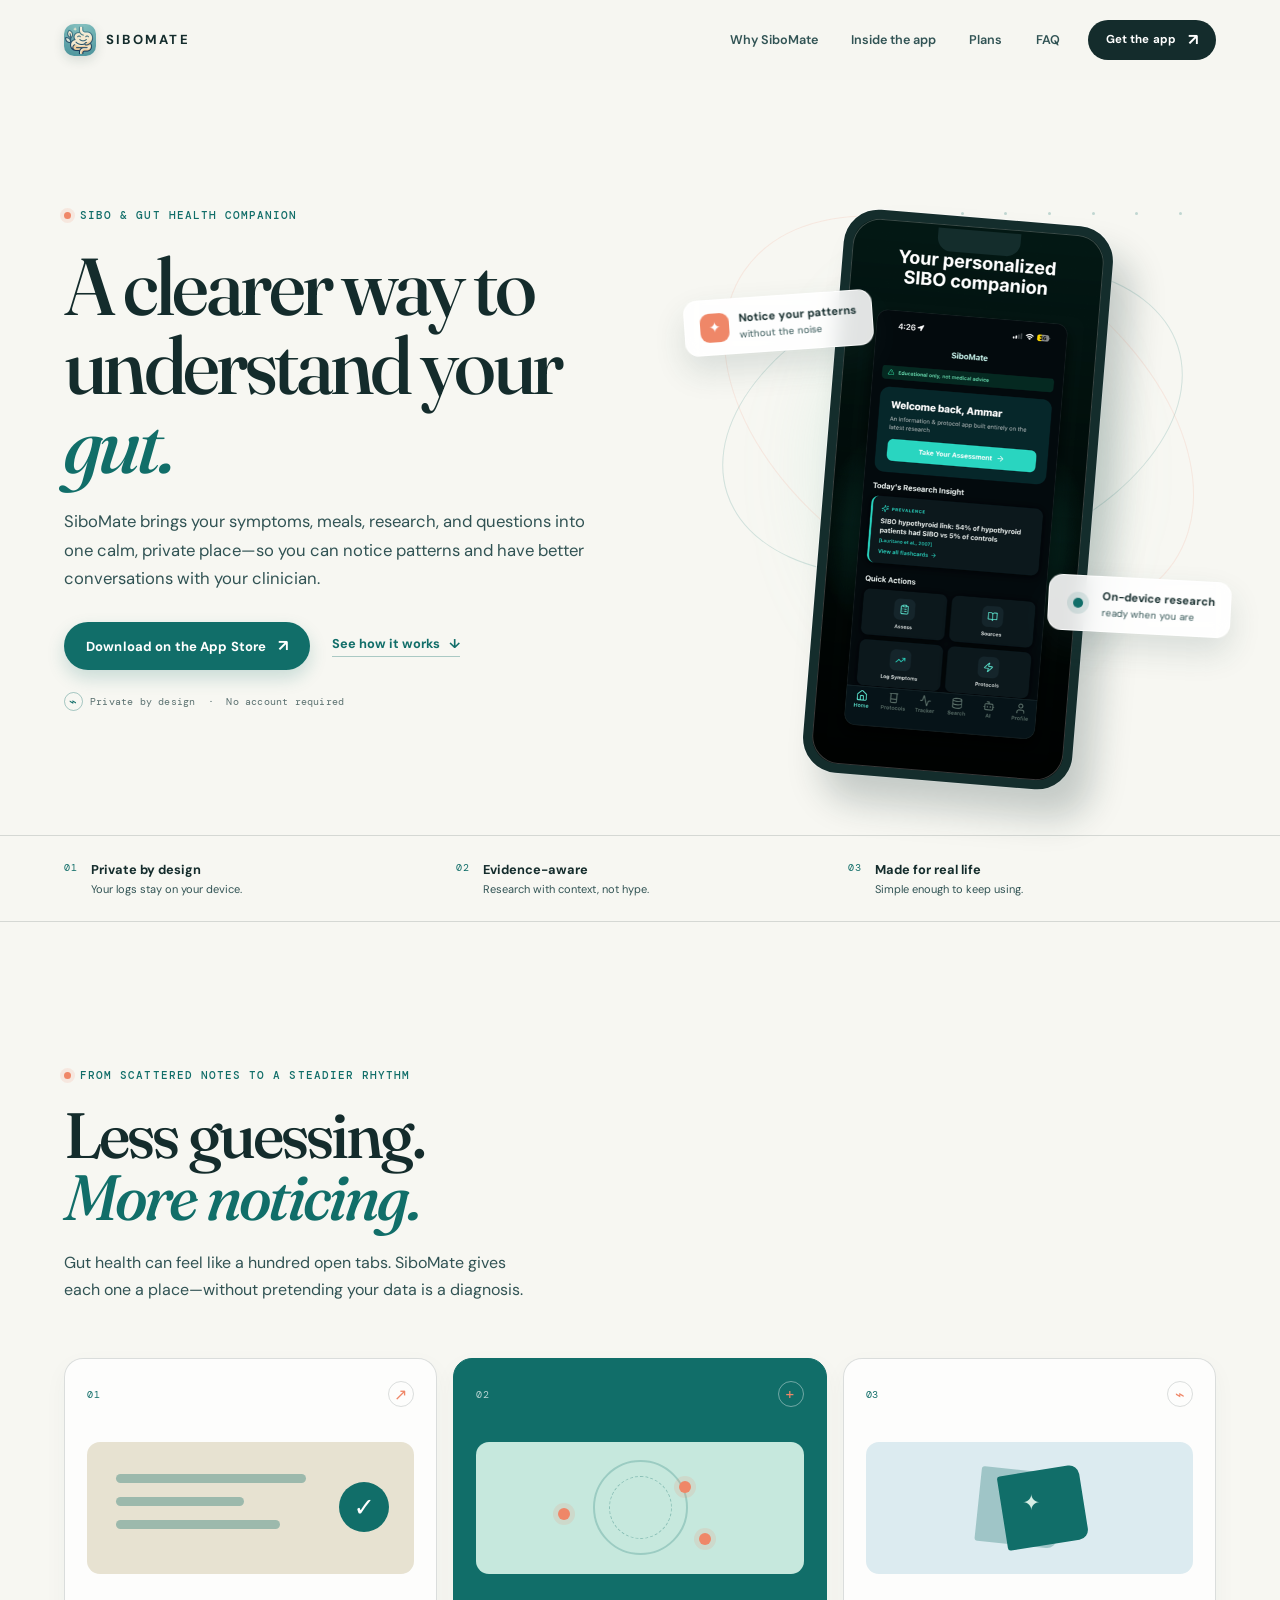
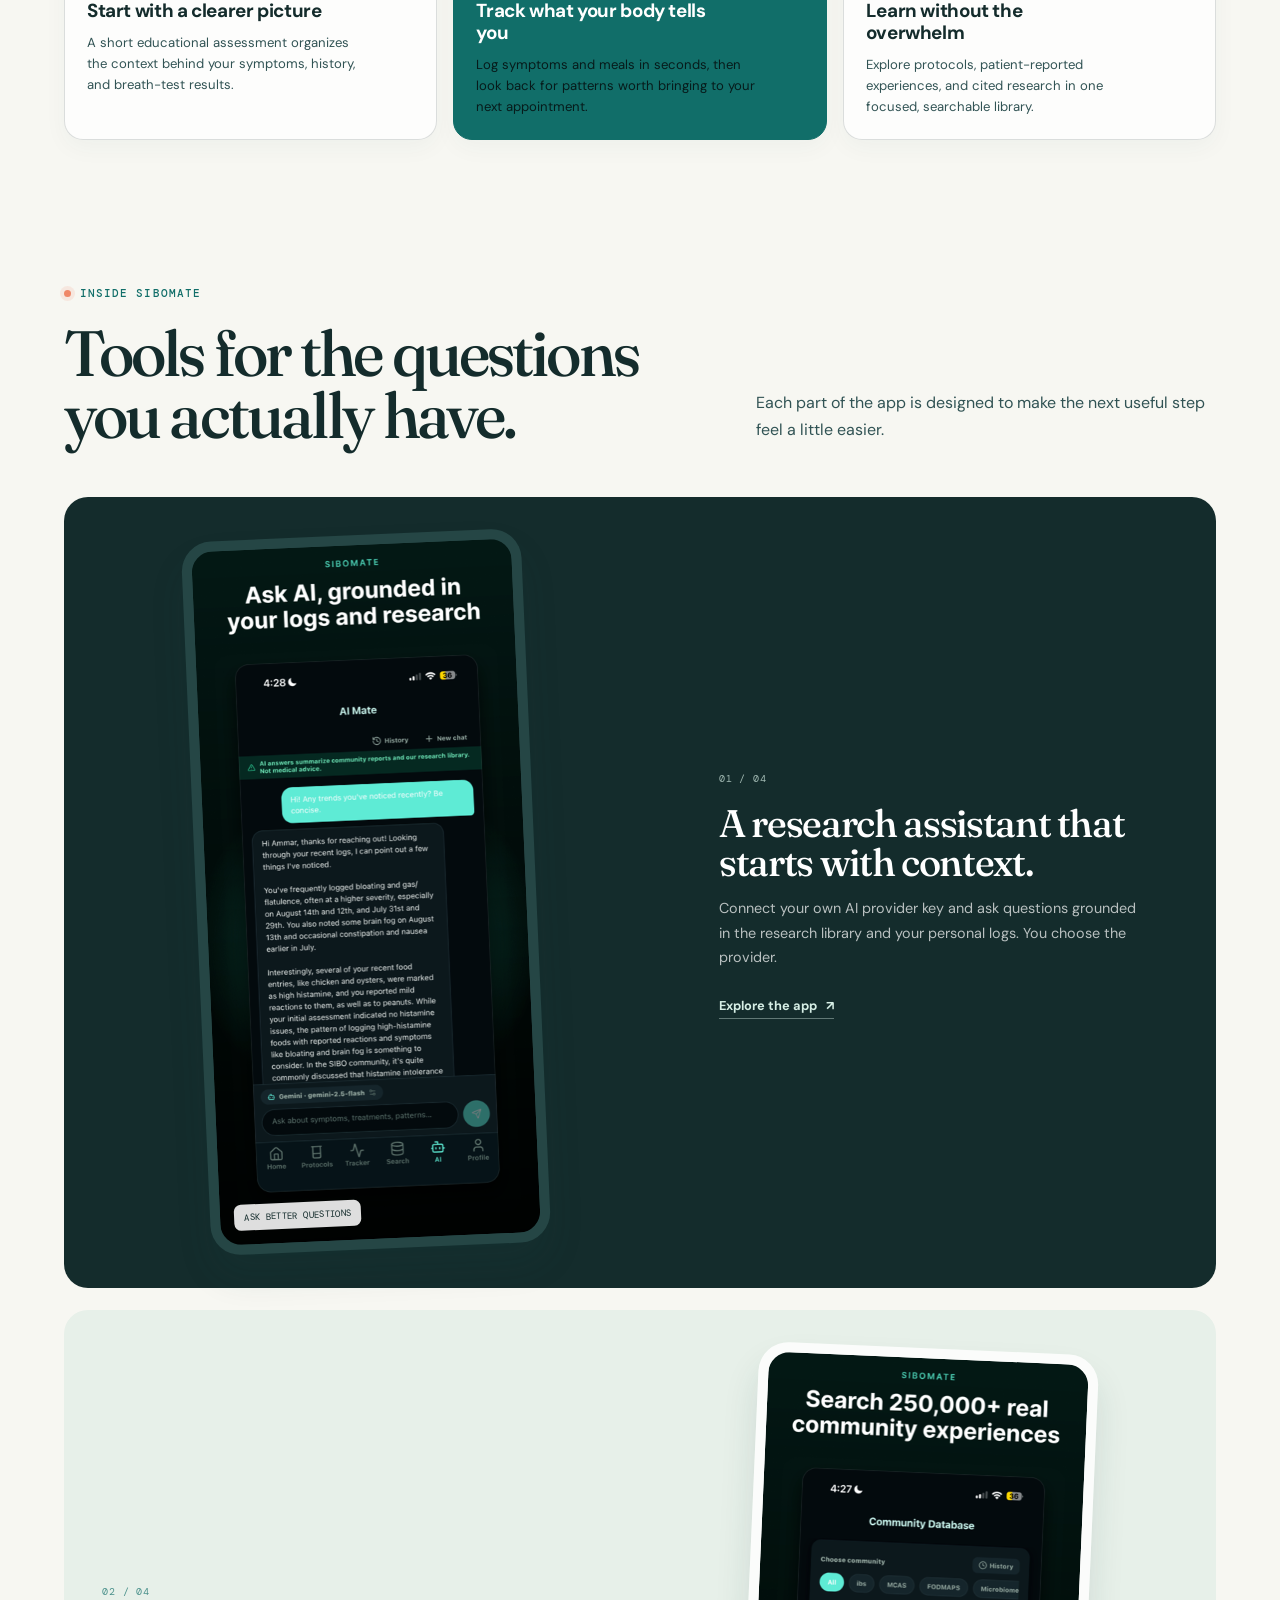
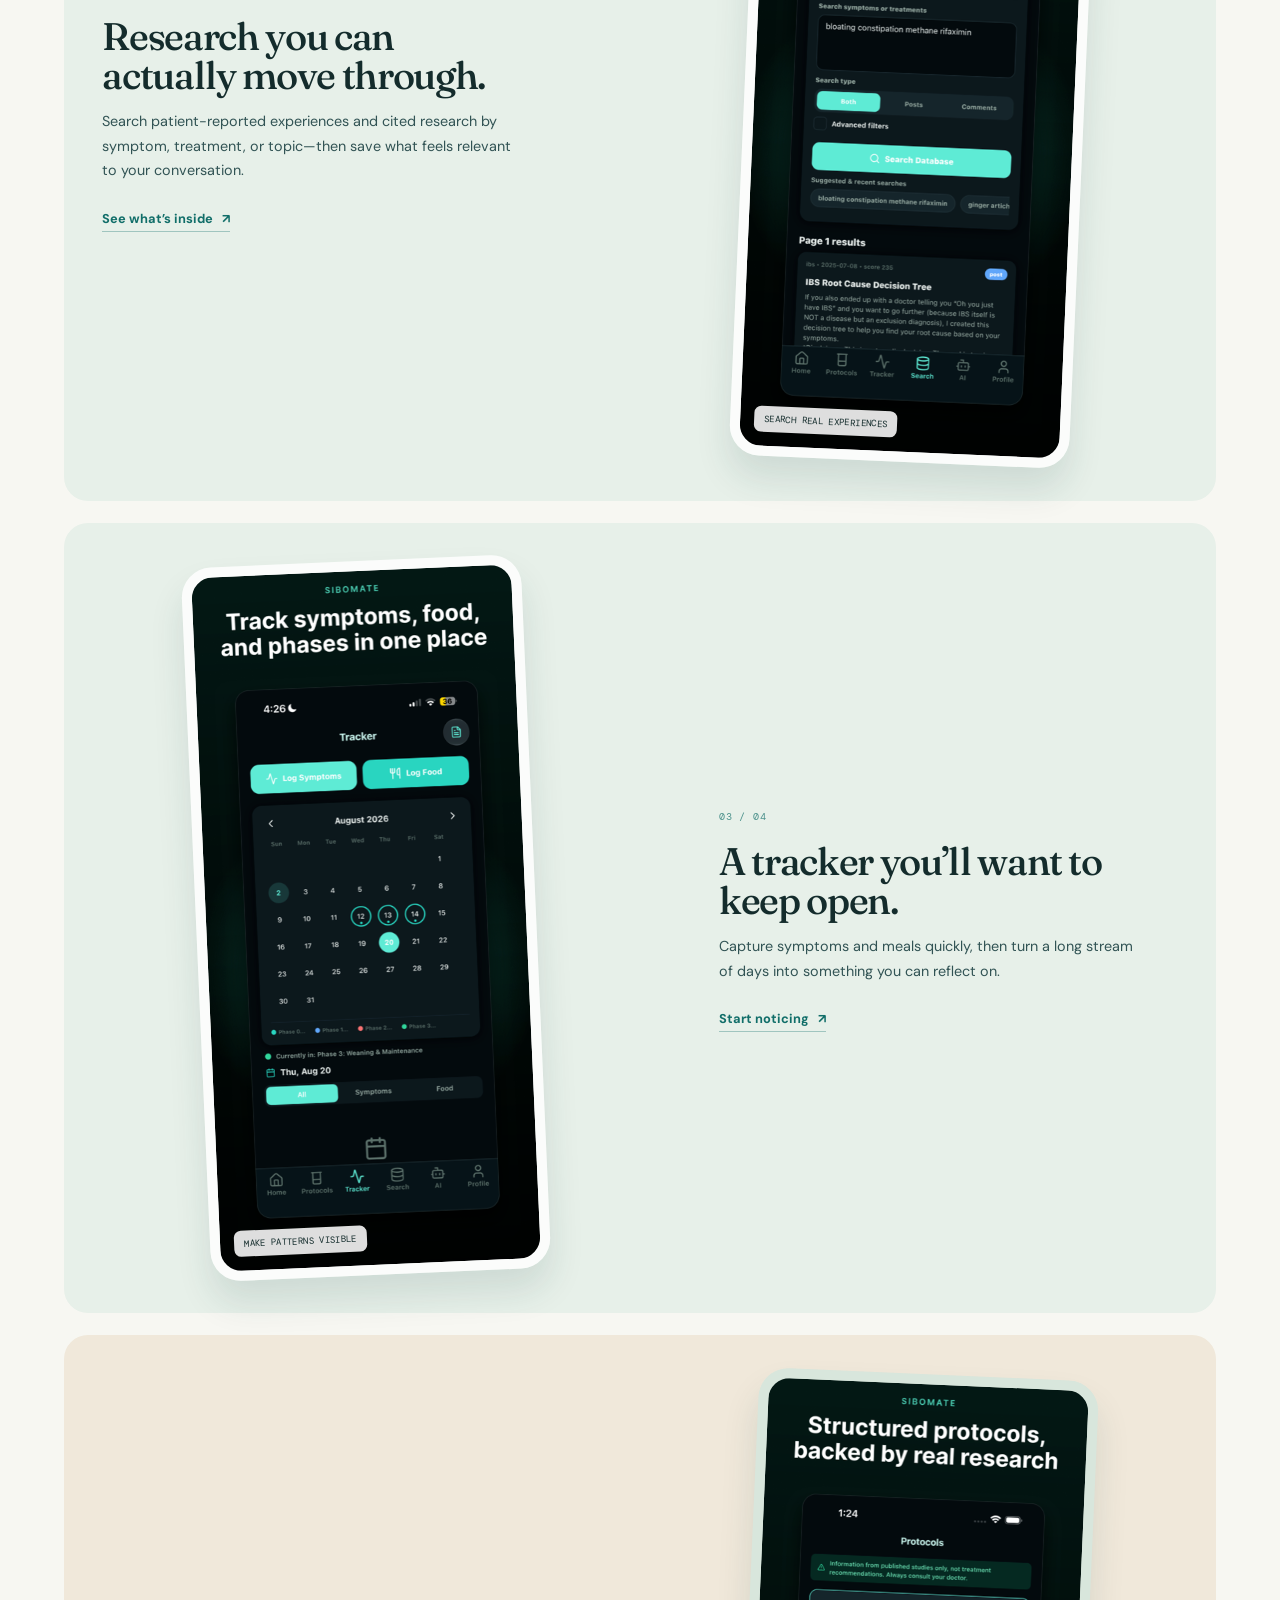
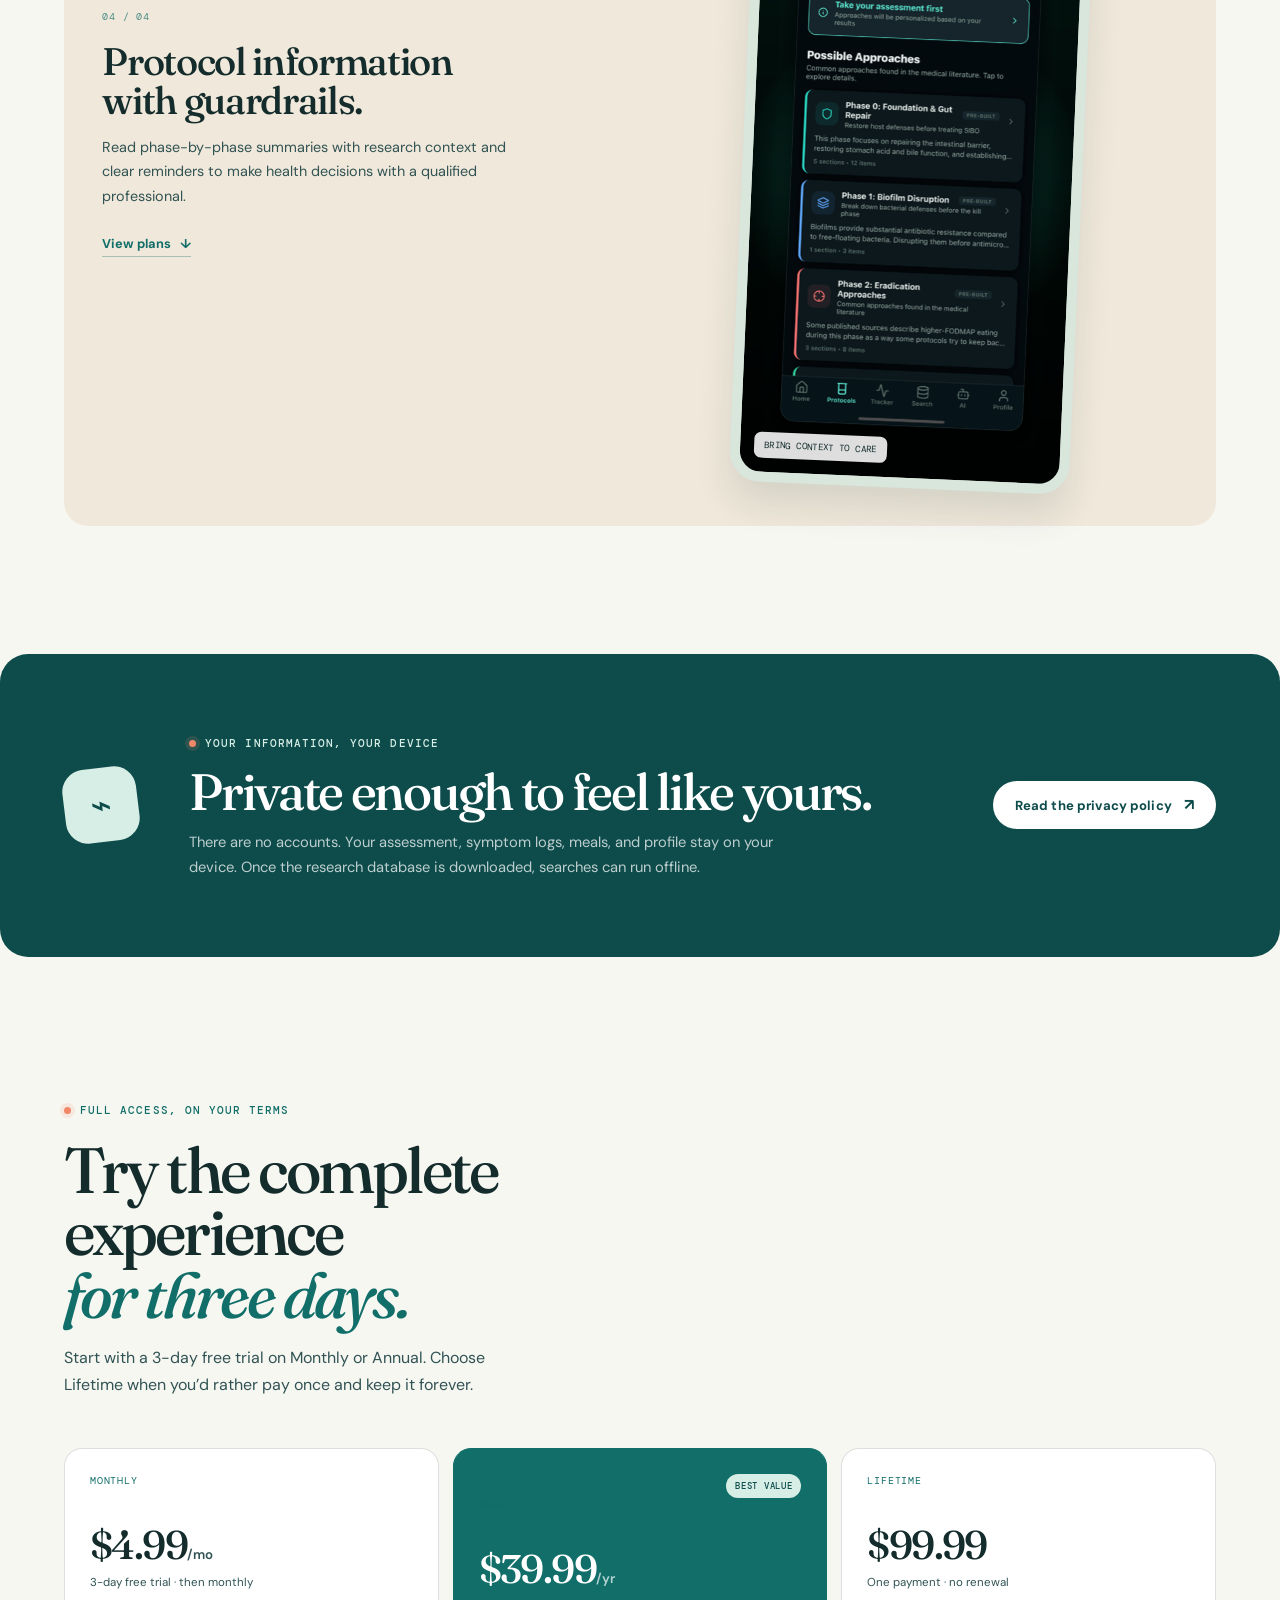
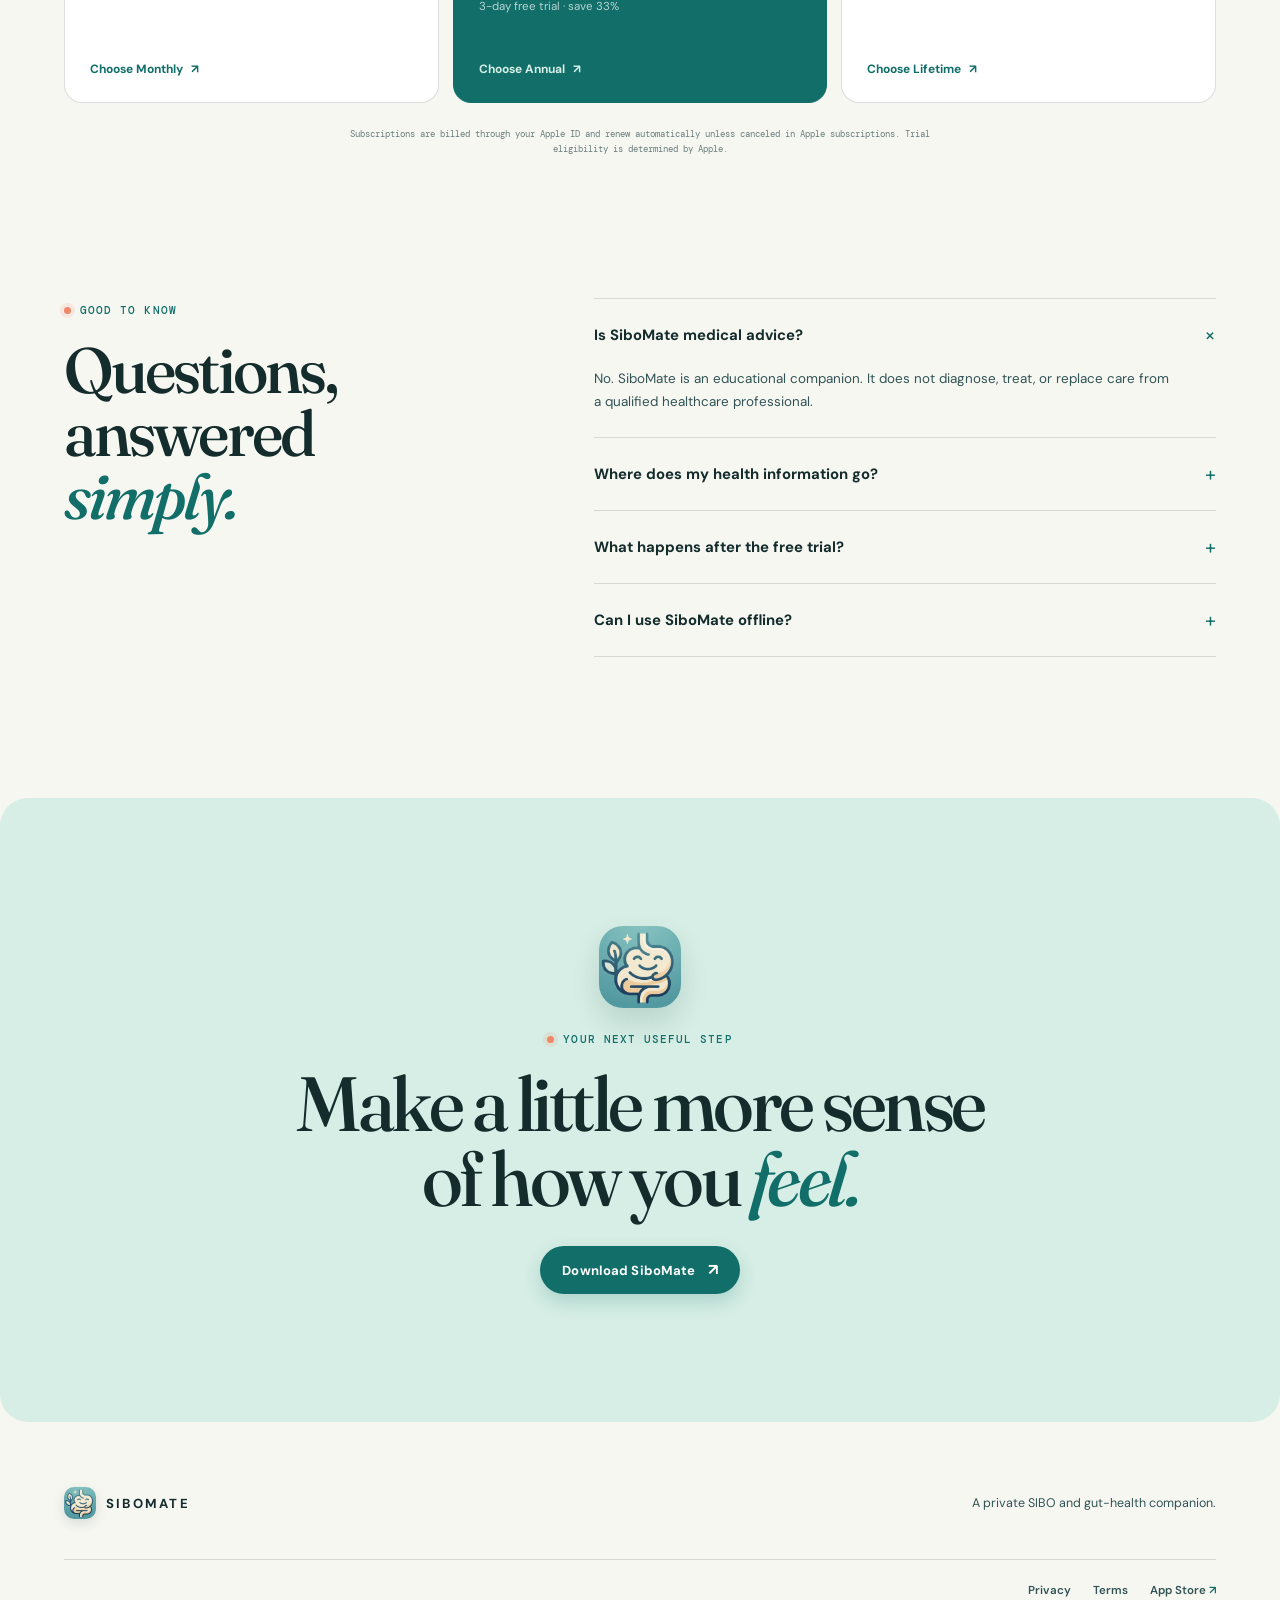
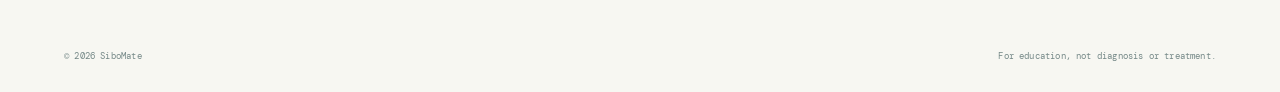
==== index.html @ 75bb169d "Refresh contrast stylesheet cache" ====
<!doctype html>
<html lang="en">
  <head>
    <meta charset="UTF-8" />
    <meta name="viewport" content="width=device-width, initial-scale=1" />
    <meta name="theme-color" content="#f7f7f2" />
    <meta name="description" content="SiboMate is a private SIBO and gut-health companion for understanding symptoms, meals, research, and next steps." />
    <meta property="og:title" content="SiboMate · A clearer way to understand your gut" />
    <meta property="og:description" content="A private SIBO companion for assessment, symptom tracking, research, and calmer conversations with your clinician." />
    <meta property="og:type" content="website" />
    <meta property="og:image" content="icon.png" />
    <title>SiboMate · A clearer way to understand your gut</title>
    <link rel="icon" href="icon.png" />
    <link rel="apple-touch-icon" href="icon.png" />
    <link rel="preconnect" href="https://fonts.googleapis.com" />
    <link rel="preconnect" href="https://fonts.gstatic.com" crossorigin />
    <link href="https://fonts.googleapis.com/css2?family=DM+Mono:wght@400;500&family=DM+Sans:wght@400;500;600;700&family=Fraunces:opsz,wght@9..144,500;9..144,600&display=swap" rel="stylesheet" />
    <link rel="stylesheet" href="styles.css?v=3" />
  </head>
  <body>
    <div class="site-shell">
      <header class="site-header" data-header>
        <a class="brand" href="#top" aria-label="SiboMate home">
          <img class="brand-mark" src="icon.png" alt="" width="32" height="32" />
          <span class="brand-name">SiboMate</span>
        </a>
        <nav class="desktop-nav" aria-label="Primary navigation">
          <a href="#why">Why SiboMate</a>
          <a href="#features">Inside the app</a>
          <a href="#plans">Plans</a>
          <a href="#faq">FAQ</a>
        </nav>
        <a class="button button-small button-dark header-cta" href="https://apps.apple.com/us/app/sibomate/id6792794417" target="_blank" rel="noreferrer">Get the app <span>↗</span></a>
        <button class="menu-toggle" type="button" aria-expanded="false" aria-controls="mobile-nav" data-menu-toggle><span></span><span></span><span></span><span class="sr-only">Open navigation</span></button>
        <nav class="mobile-nav" id="mobile-nav" aria-label="Mobile navigation" data-mobile-nav>
          <a href="#why">Why SiboMate</a>
          <a href="#features">Inside the app</a>
          <a href="#plans">Plans</a>
          <a href="#faq">FAQ</a>
          <a class="button button-dark" href="https://apps.apple.com/us/app/sibomate/id6792794417" target="_blank" rel="noreferrer">Get the app <span>↗</span></a>
        </nav>
      </header>

      <main id="top">
        <section class="hero section-pad">
          <div class="hero-copy reveal">
            <div class="eyebrow"><span class="eyebrow-dot"></span> SIBO &amp; gut health companion</div>
            <h1>A clearer way to understand your <em>gut.</em></h1>
            <p class="hero-lede">SiboMate brings your symptoms, meals, research, and questions into one calm, private place—so you can notice patterns and have better conversations with your clinician.</p>
            <div class="hero-actions">
              <a class="button button-primary" href="https://apps.apple.com/us/app/sibomate/id6792794417" target="_blank" rel="noreferrer">Download on the App Store <span>↗</span></a>
              <a class="text-link" href="#why">See how it works <span>↓</span></a>
            </div>
            <div class="hero-note"><span class="lock-icon">⌁</span> Private by design&nbsp; · &nbsp;No account required</div>
          </div>
          <div class="hero-visual reveal reveal-delay">
            <div class="visual-grid" aria-hidden="true"><span></span><span></span><span></span><span></span><span></span><span></span></div>
            <div class="hero-orbit hero-orbit-one"></div>
            <div class="hero-orbit hero-orbit-two"></div>
            <div class="phone-wrap">
              <div class="phone-glow"></div>
              <div class="phone-frame">
                <div class="phone-notch"></div>
                <img src="1_Home.png" alt="SiboMate home screen showing a personalized gut-health overview" />
              </div>
            </div>
            <div class="floating-card floating-card-top"><span class="floating-icon">✦</span><div><strong>Notice your patterns</strong><small>without the noise</small></div></div>
            <div class="floating-card floating-card-bottom"><span class="pulse-dot"></span><div><strong>On-device research</strong><small>ready when you are</small></div></div>
          </div>
        </section>

        <section class="trust-strip section-pad" aria-label="SiboMate principles">
          <div class="trust-item"><span class="trust-number">01</span><div><strong>Private by design</strong><small>Your logs stay on your device.</small></div></div>
          <div class="trust-item"><span class="trust-number">02</span><div><strong>Evidence-aware</strong><small>Research with context, not hype.</small></div></div>
          <div class="trust-item"><span class="trust-number">03</span><div><strong>Made for real life</strong><small>Simple enough to keep using.</small></div></div>
        </section>

        <section class="story section-pad" id="why">
          <div class="section-intro reveal">
            <div class="eyebrow"><span class="eyebrow-dot"></span> From scattered notes to a steadier rhythm</div>
            <h2>Less guessing.<br /><em>More noticing.</em></h2>
            <p>Gut health can feel like a hundred open tabs. SiboMate gives each one a place—without pretending your data is a diagnosis.</p>
          </div>
          <div class="steps-grid">
            <article class="step-card reveal">
              <div class="step-top"><span>01</span><span class="step-symbol">↗</span></div>
              <div class="step-illustration step-illustration-assess"><span class="line line-a"></span><span class="line line-b"></span><span class="line line-c"></span><span class="check">✓</span></div>
              <h3>Start with a clearer picture</h3>
              <p>A short educational assessment organizes the context behind your symptoms, history, and breath-test results.</p>
            </article>
            <article class="step-card step-card-highlight reveal reveal-delay-short">
              <div class="step-top"><span>02</span><span class="step-symbol">+</span></div>
              <div class="step-illustration step-illustration-track"><span class="track-ring"></span><span class="track-dot dot-one"></span><span class="track-dot dot-two"></span><span class="track-dot dot-three"></span></div>
              <h3>Track what your body tells you</h3>
              <p>Log symptoms and meals in seconds, then look back for patterns worth bringing to your next appointment.</p>
            </article>
            <article class="step-card reveal reveal-delay">
              <div class="step-top"><span>03</span><span class="step-symbol">⌁</span></div>
              <div class="step-illustration step-illustration-learn"><span class="book book-back"></span><span class="book book-front"></span><span class="book-star">✦</span></div>
              <h3>Learn without the overwhelm</h3>
              <p>Explore protocols, patient-reported experiences, and cited research in one focused, searchable library.</p>
            </article>
          </div>
        </section>

        <section class="features section-pad" id="features">
          <div class="feature-heading reveal">
            <div><div class="eyebrow"><span class="eyebrow-dot"></span> Inside SiboMate</div><h2>Tools for the questions<br />you actually have.</h2></div>
            <p>Each part of the app is designed to make the next useful step feel a little easier.</p>
          </div>
          <div class="feature-showcase">
            <article class="feature-row feature-row-dark reveal">
              <div class="feature-image feature-image-dark"><img src="2_AI.png" alt="SiboMate AI research assistant screen" loading="lazy" /><span class="image-label">Ask better questions</span></div>
              <div class="feature-copy"><span class="feature-index">01 / 04</span><h3>A research assistant that starts with context.</h3><p>Connect your own AI provider key and ask questions grounded in the research library and your personal logs. You choose the provider.</p><a href="https://apps.apple.com/us/app/sibomate/id6792794417" target="_blank" rel="noreferrer" class="text-link text-link-light">Explore the app <span>↗</span></a></div>
            </article>
            <article class="feature-row feature-row-reverse reveal">
              <div class="feature-image"><img src="3_Database.png" alt="SiboMate patient experience research database" loading="lazy" /><span class="image-label">Search real experiences</span></div>
              <div class="feature-copy"><span class="feature-index">02 / 04</span><h3>Research you can actually move through.</h3><p>Search patient-reported experiences and cited research by symptom, treatment, or topic—then save what feels relevant to your conversation.</p><a href="https://apps.apple.com/us/app/sibomate/id6792794417" target="_blank" rel="noreferrer" class="text-link">See what’s inside <span>↗</span></a></div>
            </article>
            <article class="feature-row reveal">
              <div class="feature-image"><img src="4_Tracker.png" alt="SiboMate symptom and food tracker screen" loading="lazy" /><span class="image-label">Make patterns visible</span></div>
              <div class="feature-copy"><span class="feature-index">03 / 04</span><h3>A tracker you’ll want to keep open.</h3><p>Capture symptoms and meals quickly, then turn a long stream of days into something you can reflect on.</p><a href="https://apps.apple.com/us/app/sibomate/id6792794417" target="_blank" rel="noreferrer" class="text-link">Start noticing <span>↗</span></a></div>
            </article>
            <article class="feature-row feature-row-reverse feature-row-last reveal">
              <div class="feature-image feature-image-sage"><img src="6_Protocols.png" alt="SiboMate protocol library screen" loading="lazy" /><span class="image-label">Bring context to care</span></div>
              <div class="feature-copy"><span class="feature-index">04 / 04</span><h3>Protocol information with guardrails.</h3><p>Read phase-by-phase summaries with research context and clear reminders to make health decisions with a qualified professional.</p><a href="#plans" class="text-link">View plans <span>↓</span></a></div>
            </article>
          </div>
        </section>

        <section class="privacy-band section-pad reveal">
          <div class="privacy-icon"><span>⌁</span></div>
          <div><div class="eyebrow eyebrow-light"><span class="eyebrow-dot"></span> Your information, your device</div><h2>Private enough to feel like yours.</h2><p>There are no accounts. Your assessment, symptom logs, meals, and profile stay on your device. Once the research database is downloaded, searches can run offline.</p></div>
          <a href="https://sibomateprivacy.netlify.app/" target="_blank" rel="noreferrer" class="button button-light">Read the privacy policy <span>↗</span></a>
        </section>

        <section class="plans section-pad" id="plans">
          <div class="plans-intro reveal"><div class="eyebrow"><span class="eyebrow-dot"></span> Full access, on your terms</div><h2>Try the complete experience<br /><em>for three days.</em></h2><p>Start with a 3-day free trial on Monthly or Annual. Choose Lifetime when you’d rather pay once and keep it forever.</p></div>
          <div class="plan-grid reveal reveal-delay-short">
            <div class="plan-card"><span class="plan-label">Monthly</span><strong>$4.99<span>/mo</span></strong><small>3-day free trial · then monthly</small><a href="https://apps.apple.com/us/app/sibomate/id6792794417" target="_blank" rel="noreferrer">Choose Monthly <span>↗</span></a></div>
            <div class="plan-card plan-card-featured"><span class="plan-badge">Best value</span><span class="plan-label">Annual</span><strong>$39.99<span>/yr</span></strong><small>3-day free trial · save 33%</small><a href="https://apps.apple.com/us/app/sibomate/id6792794417" target="_blank" rel="noreferrer">Choose Annual <span>↗</span></a></div>
            <div class="plan-card"><span class="plan-label">Lifetime</span><strong>$99.99</strong><small>One payment · no renewal</small><a href="https://apps.apple.com/us/app/sibomate/id6792794417" target="_blank" rel="noreferrer">Choose Lifetime <span>↗</span></a></div>
          </div>
          <p class="plan-footnote">Subscriptions are billed through your Apple ID and renew automatically unless canceled in Apple subscriptions. Trial eligibility is determined by Apple.</p>
        </section>

        <section class="faq section-pad" id="faq">
          <div class="faq-heading reveal"><div class="eyebrow"><span class="eyebrow-dot"></span> Good to know</div><h2>Questions, answered<br /><em>simply.</em></h2></div>
          <div class="faq-list reveal reveal-delay-short">
            <details open><summary>Is SiboMate medical advice?<span>+</span></summary><p>No. SiboMate is an educational companion. It does not diagnose, treat, or replace care from a qualified healthcare professional.</p></details>
            <details><summary>Where does my health information go?<span>+</span></summary><p>Your assessment, profile, symptoms, and meals stay on your device. The optional AI tool only sends information to the provider you choose with your own key.</p></details>
            <details><summary>What happens after the free trial?<span>+</span></summary><p>Monthly and Annual trials renew automatically through Apple unless canceled. Lifetime is a one-time purchase. If access ends, the app shows the purchase screen so you can choose a plan.</p></details>
            <details><summary>Can I use SiboMate offline?<span>+</span></summary><p>Yes. Once the research database is downloaded, searches run on your phone and do not require an account.</p></details>
          </div>
        </section>

        <section class="final-cta section-pad reveal">
          <img class="final-cta-mark" src="icon.png" alt="" width="82" height="82" />
          <div class="eyebrow"><span class="eyebrow-dot"></span> Your next useful step</div>
          <h2>Make a little more sense<br />of how you <em>feel.</em></h2>
          <a class="button button-primary" href="https://apps.apple.com/us/app/sibomate/id6792794417" target="_blank" rel="noreferrer">Download SiboMate <span>↗</span></a>
        </section>
      </main>

      <footer class="site-footer section-pad">
        <div class="footer-main"><a class="brand" href="#top"><img class="brand-mark" src="icon.png" alt="" width="32" height="32" /><span class="brand-name">SiboMate</span></a><p>A private SIBO and gut-health companion.</p></div>
        <div class="footer-links"><a href="https://sibomateprivacy.netlify.app/" target="_blank" rel="noreferrer">Privacy</a><a href="https://www.apple.com/legal/internet-services/itunes/dev/stdeula/" target="_blank" rel="noreferrer">Terms</a><a href="https://apps.apple.com/us/app/sibomate/id6792794417" target="_blank" rel="noreferrer">App Store <span>↗</span></a></div>
        <div class="footer-bottom"><span>© 2026 SiboMate</span><span>For education, not diagnosis or treatment.</span></div>
      </footer>
    </div>
    <script src="script.js"></script>
  </body>
</html>
---- styles.css ----
:root {
  --ink: #142c2c;
  --ink-soft: #315354;
  --teal: #116e69;
  --teal-deep: #0d4c4b;
  --mint: #d6eee5;
  --sage: #e7f0e9;
  --coral: #ef8768;
  --cream: #f7f7f2;
  --white: #ffffff;
  --line: rgba(20, 44, 44, .15);
  --shadow: 0 22px 55px rgba(20, 55, 53, .12);
  --display: Fraunces, Georgia, serif;
  --sans: "DM Sans", system-ui, -apple-system, BlinkMacSystemFont, sans-serif;
  --mono: "DM Mono", ui-monospace, monospace;
}

* { box-sizing: border-box; }
html { scroll-behavior: smooth; }
body { margin: 0; color: var(--ink); background: var(--cream); font-family: var(--sans); -webkit-font-smoothing: antialiased; }
a { color: inherit; text-decoration: none; }
button { color: inherit; font: inherit; }
.sr-only { position: absolute; width: 1px; height: 1px; padding: 0; margin: -1px; overflow: hidden; clip: rect(0,0,0,0); white-space: nowrap; border: 0; }
.site-shell { overflow: hidden; }
.section-pad { padding-left: clamp(1.25rem, 5vw, 6.5rem); padding-right: clamp(1.25rem, 5vw, 6.5rem); }

.site-header { height: 80px; display: flex; align-items: center; justify-content: space-between; gap: 28px; padding: 0 clamp(1.25rem, 5vw, 6.5rem); position: sticky; top: 0; z-index: 20; background: rgba(247,247,242,.82); border-bottom: 1px solid transparent; transition: background .25s ease, border-color .25s ease, box-shadow .25s ease; }
.site-header.is-scrolled { background: rgba(247,247,242,.95); border-color: var(--line); box-shadow: 0 8px 24px rgba(14, 57, 57, .05); }
.brand { display: inline-flex; align-items: center; gap: 10px; flex-shrink: 0; }
.brand-mark { width: 32px; height: 32px; flex: 0 0 32px; display: block; border-radius: 10px; object-fit: cover; box-shadow: 0 4px 12px rgba(20, 55, 53, .14); }
.brand-name { font-size: .82rem; letter-spacing: .17em; text-transform: uppercase; font-weight: 700; }
.desktop-nav { display: flex; align-items: center; gap: clamp(1rem, 2.6vw, 2.6rem); margin-left: auto; }
.desktop-nav a { font-size: .79rem; font-weight: 600; color: var(--ink-soft); transition: color .2s ease; }
.desktop-nav a:hover, .footer-links a:hover { color: var(--teal); }
.button { min-height: 48px; display: inline-flex; align-items: center; justify-content: center; gap: 12px; padding: 0 21px; border-radius: 999px; border: 1px solid transparent; font-size: .82rem; font-weight: 700; letter-spacing: .01em; transition: transform .2s ease, background .2s ease, box-shadow .2s ease; cursor: pointer; }
.button:hover { transform: translateY(-2px); box-shadow: 0 9px 22px rgba(12, 77, 73, .14); }
.button span { font-size: 1rem; line-height: 0; }
.button-small { min-height: 40px; padding: 0 17px; font-size: .72rem; }
.button-dark { color: var(--white); background: var(--ink); }
.button-dark:hover { background: var(--teal-deep); }
.button-primary { color: var(--white); background: var(--teal); box-shadow: 0 8px 18px rgba(17,110,105,.2); }
.button-primary:hover { background: var(--teal-deep); }
.button-light { color: var(--teal-deep); background: var(--white); }
.menu-toggle, .mobile-nav { display: none; }

.hero { min-height: 680px; display: grid; grid-template-columns: minmax(0, 1.05fr) minmax(390px, .95fr); gap: clamp(2rem, 5vw, 7rem); align-items: center; padding-top: clamp(4rem, 8vw, 8rem); padding-bottom: clamp(4rem, 8vw, 7rem); position: relative; }
.hero-copy { max-width: 650px; position: relative; z-index: 2; }
.eyebrow { display: inline-flex; align-items: center; gap: 9px; color: var(--teal); font-family: var(--mono); font-size: .66rem; font-weight: 500; letter-spacing: .1em; text-transform: uppercase; }
.eyebrow-dot { width: 7px; height: 7px; background: var(--coral); border-radius: 50%; box-shadow: 0 0 0 4px rgba(239,135,104,.14); }
h1, h2, h3, p { margin-top: 0; }
h1, h2 { font-family: var(--display); font-weight: 500; letter-spacing: -.045em; }
h1 { max-width: 670px; margin: 23px 0 23px; font-size: clamp(3.35rem, 6.3vw, 6.7rem); line-height: .98; }
h1 em, h2 em { color: var(--teal); font-style: italic; }
.hero-lede { max-width: 540px; color: var(--ink-soft); font-size: clamp(1rem, 1.3vw, 1.16rem); line-height: 1.7; }
.hero-actions { display: flex; align-items: center; flex-wrap: wrap; gap: 22px; margin-top: 30px; }
.text-link { display: inline-flex; align-items: center; gap: 9px; color: var(--teal); font-size: .8rem; font-weight: 700; border-bottom: 1px solid rgba(17,110,105,.33); padding-bottom: 4px; transition: gap .2s ease, color .2s ease; }
.text-link:hover { gap: 13px; color: var(--teal-deep); }
.hero-note { display: flex; align-items: center; color: #5b7170; margin-top: 22px; font-family: var(--mono); font-size: .62rem; letter-spacing: .02em; }
.lock-icon { display: inline-flex; align-items: center; justify-content: center; width: 19px; height: 19px; margin-right: 7px; border: 1px solid rgba(17,110,105,.35); border-radius: 50%; color: var(--teal); font-size: .8rem; }
.hero-visual { min-height: 550px; position: relative; isolation: isolate; }
.visual-grid { position: absolute; width: 250px; height: 280px; top: 30px; right: 1%; opacity: .53; display: grid; grid-template-columns: repeat(6, 1fr); gap: 12px; z-index: -1; }
.visual-grid span { width: 3px; height: 3px; background: var(--teal); border-radius: 50%; opacity: .45; }
.hero-orbit { position: absolute; border: 1px solid rgba(17,110,105,.16); border-radius: 50%; transform: rotate(-18deg); pointer-events: none; }
.hero-orbit-one { width: 475px; height: 290px; top: 93px; left: 3%; }
.hero-orbit-two { width: 520px; height: 335px; top: 67px; left: 0; transform: rotate(34deg); border-color: rgba(239,135,104,.14); }
.phone-wrap { position: absolute; inset: 35px 0 0; display: flex; justify-content: center; align-items: flex-start; }
.phone-glow { position: absolute; width: 250px; height: 340px; top: 83px; border-radius: 50%; background: rgba(118, 204, 184, .22); filter: blur(43px); z-index: -1; }
.phone-frame { width: min(270px, 68%); padding: 9px; background: #142d2c; border-radius: 35px; box-shadow: 21px 27px 35px rgba(20,45,44,.22), 0 0 0 1px rgba(255,255,255,.5); transform: rotate(4.7deg); position: relative; }
.phone-frame::after { content: ""; position: absolute; inset: 9px; border-radius: 28px; box-shadow: inset 0 0 0 1px rgba(255,255,255,.22); pointer-events: none; }
.phone-frame img { display: block; width: 100%; height: auto; border-radius: 27px; }
.phone-notch { width: 83px; height: 23px; position: absolute; top: 13px; left: 50%; z-index: 2; transform: translateX(-50%); background: #142d2c; border-radius: 0 0 14px 14px; }
.floating-card { position: absolute; display: flex; align-items: center; gap: 10px; min-width: 168px; padding: 12px 15px; color: var(--ink); background: rgba(255,255,255,.88); border: 1px solid rgba(255,255,255,.8); border-radius: 14px; box-shadow: 0 15px 32px rgba(34,74,71,.14); backdrop-filter: blur(10px); }
.floating-card strong, .floating-card small { display: block; }
.floating-card strong { font-size: .7rem; line-height: 1.25; }
.floating-card small { margin-top: 3px; color: var(--ink-soft); font-size: .61rem; }
.floating-card-top { top: 113px; left: -3%; transform: rotate(-4deg); }
.floating-card-bottom { right: -3%; bottom: 98px; transform: rotate(3deg); }
.floating-icon { display: inline-flex; width: 29px; height: 29px; align-items: center; justify-content: center; color: var(--white); background: var(--coral); border-radius: 9px; font-size: .9rem; }
.pulse-dot { display: inline-block; width: 10px; height: 10px; border-radius: 50%; background: var(--teal); box-shadow: 0 0 0 6px rgba(17,110,105,.12); margin: 0 9px; }

.trust-strip { display: grid; grid-template-columns: repeat(3, 1fr); border-top: 1px solid var(--line); border-bottom: 1px solid var(--line); padding-top: 25px; padding-bottom: 25px; gap: 24px; }
.trust-item { display: flex; align-items: flex-start; gap: 13px; }
.trust-number, .step-top, .feature-index, .plan-label { color: var(--teal); font-family: var(--mono); font-size: .62rem; letter-spacing: .08em; text-transform: uppercase; }
.trust-item strong, .trust-item small { display: block; }
.trust-item strong { font-size: .8rem; }
.trust-item small { margin-top: 4px; color: var(--ink-soft); font-size: .69rem; }

.story { padding-top: clamp(6rem, 11vw, 11rem); padding-bottom: clamp(6rem, 11vw, 10rem); }
.section-intro { max-width: 580px; }
h2 { font-size: clamp(2.75rem, 5vw, 5.4rem); line-height: .98; margin: 20px 0; }
.section-intro p, .feature-heading > p, .plans-intro p { max-width: 460px; color: var(--ink-soft); font-size: 1rem; line-height: 1.7; }
.steps-grid { display: grid; grid-template-columns: repeat(3, 1fr); gap: 16px; margin-top: 55px; }
.step-card { min-height: 380px; padding: 22px; background: rgba(255,255,255,.72); border: 1px solid var(--line); border-radius: 19px; box-shadow: 0 8px 23px rgba(31,76,72,.04); transition: transform .25s ease, box-shadow .25s ease; }
.step-card:hover { transform: translateY(-5px); box-shadow: var(--shadow); }
.step-card-highlight { background: var(--teal); color: var(--white); border-color: var(--teal); }
.step-card-highlight .step-top { color: rgba(255,255,255,.7); }
.step-card.step-card-highlight p { color: #071b1b; }
.step-card-highlight .step-symbol { border-color: rgba(255,255,255,.4); }
.step-top { display: flex; align-items: center; justify-content: space-between; }
.step-symbol { width: 26px; height: 26px; border: 1px solid var(--line); border-radius: 50%; display: inline-flex; align-items: center; justify-content: center; color: var(--coral); font-size: 1rem; }
.step-illustration { height: 132px; margin: 35px 0 26px; position: relative; overflow: hidden; border-radius: 13px; background: var(--mint); }
.step-card:nth-child(1) .step-illustration { background: #e7e2d1; }
.step-card:nth-child(3) .step-illustration { background: #dcebf0; }
.step-illustration-assess .line { position: absolute; left: 29px; height: 9px; border-radius: 6px; background: rgba(17,110,105,.35); }
.line-a { width: 58%; top: 32px; }.line-b { width: 39%; top: 55px; }.line-c { width: 50%; top: 78px; }
.check { position: absolute; right: 25px; top: 40px; width: 50px; height: 50px; display: flex; align-items: center; justify-content: center; color: var(--white); background: var(--teal); border-radius: 50%; font-size: 1.6rem; }
.step-illustration-track { background: #c6e8dd; }
.track-ring { position: absolute; width: 95px; height: 95px; top: 18px; left: calc(50% - 47px); border: 2px solid rgba(17,110,105,.23); border-radius: 50%; }
.track-ring::after { content: ""; position: absolute; inset: 14px; border: 1px dashed rgba(17,110,105,.33); border-radius: 50%; }
.track-dot { position: absolute; width: 12px; height: 12px; background: var(--coral); border-radius: 50%; box-shadow: 0 0 0 5px rgba(239,135,104,.16); }.dot-one { left: 25%; top: 50%; }.dot-two { left: 62%; top: 29%; }.dot-three { left: 68%; top: 69%; }
.step-illustration-learn .book { position: absolute; width: 82px; height: 75px; top: 28px; left: calc(50% - 27px); border-radius: 3px 10px 10px 3px; transform: rotate(-9deg); }.book-back { background: rgba(17,110,105,.3); left: calc(50% - 51px) !important; transform: rotate(6deg) !important; }.book-front { background: var(--teal); }.book-star { position: absolute; top: 47px; left: calc(50% - 7px); color: var(--mint); font-size: 1.35rem; }
.step-card h3 { max-width: 245px; margin: 0 0 10px; font-size: 1.18rem; letter-spacing: -.02em; line-height: 1.15; }
.step-card p { max-width: 280px; margin: 0; color: var(--ink-soft); font-size: .82rem; line-height: 1.6; }

.features { padding-top: 0; padding-bottom: clamp(6rem, 10vw, 10rem); }
.feature-heading { display: flex; justify-content: space-between; align-items: flex-end; gap: 30px; margin-bottom: 50px; }
.feature-heading h2 { margin-bottom: 0; }
.feature-heading > p { margin-bottom: 4px; }
.feature-showcase { display: grid; gap: 22px; }
.feature-row { display: grid; grid-template-columns: minmax(280px, 1fr) minmax(280px, .87fr); align-items: center; gap: clamp(2rem, 7vw, 8rem); padding: clamp(1.3rem, 3vw, 2.6rem); border-radius: 24px; background: var(--sage); }
.feature-row-reverse { grid-template-columns: minmax(280px, .87fr) minmax(280px, 1fr); }.feature-row-reverse .feature-image { order: 2; }.feature-row-reverse .feature-copy { order: 1; }
.feature-row-dark { color: var(--white); background: var(--ink); }.feature-row-last { background: #f0e8da; }
.feature-image { max-width: 340px; justify-self: center; position: relative; padding: 10px; border-radius: 30px; background: rgba(255,255,255,.83); box-shadow: 0 22px 35px rgba(28,69,66,.12); transform: rotate(-2.5deg); }.feature-row-reverse .feature-image { transform: rotate(2.5deg); }.feature-image-dark { background: #254645; }.feature-image-sage { background: #d8e6dc; }
.feature-image img { display: block; width: 100%; height: auto; border-radius: 21px; }
.image-label { position: absolute; bottom: 24px; left: 24px; padding: 7px 10px; color: var(--ink); background: rgba(255,255,255,.87); border-radius: 7px; font-family: var(--mono); font-size: .57rem; letter-spacing: .04em; text-transform: uppercase; }
.feature-copy { max-width: 420px; }.feature-index { opacity: .72; }.feature-row-dark .feature-index { color: var(--mint); }.feature-copy h3 { margin: 17px 0 14px; font-family: var(--display); font-size: clamp(2rem, 3vw, 3.45rem); font-weight: 500; line-height: 1.02; letter-spacing: -.035em; }.feature-copy p { color: var(--ink-soft); font-size: .9rem; line-height: 1.7; margin-bottom: 24px; }.feature-row-dark .feature-copy p { color: rgba(255,255,255,.7); }.text-link-light { color: var(--mint); border-color: rgba(214,238,229,.4); }

.privacy-band { display: grid; grid-template-columns: auto minmax(0, 1fr) auto; align-items: center; gap: clamp(1.25rem, 4vw, 4.5rem); padding-top: clamp(3.2rem, 6vw, 5.3rem); padding-bottom: clamp(3.2rem, 6vw, 5.3rem); color: var(--white); background: var(--teal-deep); border-radius: 28px; margin-top: 0; margin-bottom: clamp(6rem, 11vw, 11rem); }
.privacy-icon { display: flex; align-items: center; justify-content: center; width: 74px; height: 74px; color: var(--teal-deep); background: var(--mint); border-radius: 22px; font-size: 2.2rem; transform: rotate(-7deg); }.privacy-band h2 { margin: 15px 0 13px; font-size: clamp(2.2rem, 4vw, 4.2rem); }.privacy-band p { max-width: 620px; margin: 0; color: rgba(255,255,255,.73); font-size: .92rem; line-height: 1.7; }.eyebrow-light { color: var(--mint); }.privacy-band .eyebrow-dot { background: var(--coral); }

.plans { padding-bottom: clamp(6rem, 11vw, 10rem); }.plans-intro { max-width: 670px; }.plans-intro h2 { margin-bottom: 17px; }.plan-grid { display: grid; grid-template-columns: repeat(3, 1fr); gap: 14px; margin-top: 50px; }.plan-card { min-height: 255px; padding: 25px; display: flex; flex-direction: column; align-items: flex-start; border: 1px solid var(--line); border-radius: 18px; background: var(--white); transition: transform .25s ease, box-shadow .25s ease; }.plan-card:hover { transform: translateY(-4px); box-shadow: var(--shadow); }.plan-card-featured { color: var(--white); background: var(--teal); border-color: var(--teal); position: relative; }.plan-badge { align-self: flex-end; padding: 6px 9px; color: var(--teal-deep); background: var(--mint); border-radius: 99px; font-family: var(--mono); font-size: .55rem; font-weight: 500; letter-spacing: .08em; text-transform: uppercase; }.plan-card strong { margin-top: 33px; font-family: var(--display); font-size: 2.5rem; font-weight: 500; letter-spacing: -.04em; }.plan-card strong span { color: var(--ink-soft); font-family: var(--sans); font-size: .83rem; font-weight: 600; letter-spacing: 0; }.plan-card-featured strong span { color: rgba(255,255,255,.7); }.plan-card small { margin-top: 6px; color: var(--ink-soft); font-size: .72rem; }.plan-card-featured small { color: rgba(255,255,255,.7); }.plan-card a { display: inline-flex; gap: 8px; align-items: center; margin-top: auto; color: var(--teal); font-size: .75rem; font-weight: 700; }.plan-card-featured a { color: var(--mint); }.plan-footnote { max-width: 630px; margin: 24px auto 0; text-align: center; color: #687d7b; font-family: var(--mono); font-size: .59rem; line-height: 1.6; }

.faq { display: grid; grid-template-columns: .8fr 1.2fr; gap: clamp(3rem, 9vw, 10rem); padding-bottom: clamp(6rem, 11vw, 10rem); }.faq-heading h2 { margin-bottom: 0; }.faq-list { border-top: 1px solid var(--line); }.faq-list details { border-bottom: 1px solid var(--line); }.faq-list summary { min-height: 72px; display: flex; align-items: center; justify-content: space-between; gap: 18px; list-style: none; cursor: pointer; font-size: .93rem; font-weight: 700; }.faq-list summary::-webkit-details-marker { display: none; }.faq-list summary span { color: var(--teal); font-size: 1.25rem; font-weight: 400; transition: transform .2s ease; }.faq-list details[open] summary span { transform: rotate(45deg); }.faq-list p { max-width: 600px; margin: -3px 40px 23px 0; color: var(--ink-soft); font-size: .84rem; line-height: 1.7; }
.final-cta { display: flex; flex-direction: column; align-items: center; text-align: center; padding-top: clamp(5rem, 10vw, 9rem); padding-bottom: clamp(5rem, 10vw, 9rem); background: var(--mint); border-radius: 28px; }.final-cta-mark { display: block; width: 82px; height: 82px; margin-bottom: 25px; border-radius: 24px; object-fit: cover; box-shadow: 0 14px 28px rgba(20, 55, 53, .14); }.final-cta h2 { margin: 20px 0 30px; font-size: clamp(3rem, 6vw, 6.3rem); }.site-footer { padding-top: 65px; padding-bottom: 30px; }.footer-main { display: flex; align-items: center; justify-content: space-between; gap: 20px; padding-bottom: 40px; border-bottom: 1px solid var(--line); }.footer-main p { margin: 0; color: var(--ink-soft); font-size: .78rem; }.footer-links { display: flex; justify-content: flex-end; gap: 22px; margin-top: 23px; color: var(--ink-soft); font-size: .72rem; font-weight: 600; }.footer-links span { color: var(--teal); }.footer-bottom { display: flex; justify-content: space-between; gap: 20px; margin-top: 52px; color: #748887; font-family: var(--mono); font-size: .57rem; letter-spacing: .02em; }

.reveal { opacity: 0; transform: translateY(18px); transition: opacity .7s ease, transform .7s cubic-bezier(.2,.75,.25,1); }.reveal.is-visible { opacity: 1; transform: translateY(0); }.reveal-delay-short { transition-delay: .08s; }.reveal-delay { transition-delay: .14s; }

@media (max-width: 900px) {
  .desktop-nav, .header-cta { display: none; }.site-header { height: 70px; }.menu-toggle { width: 43px; height: 43px; display: flex; position: relative; align-items: center; justify-content: center; flex-direction: column; gap: 4px; border: 1px solid var(--line); border-radius: 50%; background: transparent; cursor: pointer; }.menu-toggle > span:not(.sr-only) { width: 15px; height: 1.5px; background: var(--ink); transition: transform .2s ease, opacity .2s ease; }.menu-toggle[aria-expanded="true"] > span:nth-child(1) { transform: translateY(5.5px) rotate(45deg); }.menu-toggle[aria-expanded="true"] > span:nth-child(2) { opacity: 0; }.menu-toggle[aria-expanded="true"] > span:nth-child(3) { transform: translateY(-5.5px) rotate(-45deg); }.mobile-nav { position: absolute; top: 70px; left: 0; right: 0; display: flex; flex-direction: column; gap: 0; padding: 9px 1.25rem 19px; background: rgba(247,247,242,.98); border-bottom: 1px solid var(--line); transform: translateY(-120%); transition: transform .3s ease; pointer-events: none; }.mobile-nav.is-open { transform: translateY(0); pointer-events: auto; }.mobile-nav a { padding: 14px 4px; border-bottom: 1px solid var(--line); font-size: .85rem; font-weight: 700; }.mobile-nav .button { border: 0; margin-top: 14px; color: var(--white); text-align: center; }.hero { grid-template-columns: 1fr; min-height: auto; padding-top: 4.3rem; }.hero-copy { max-width: 700px; }.hero-visual { min-height: 530px; margin: 0 auto; width: min(100%, 570px); }.floating-card-top { left: 3%; }.floating-card-bottom { right: 3%; }.feature-heading { align-items: flex-start; flex-direction: column; }.privacy-band { grid-template-columns: auto 1fr; }.privacy-band .button { grid-column: 2; justify-self: start; }.faq { grid-template-columns: 1fr; gap: 40px; }
}
@media (max-width: 620px) {
  .section-pad { padding-left: 1.2rem; padding-right: 1.2rem; }.site-header { padding-left: 1.2rem; padding-right: 1.2rem; }.brand-name { font-size: .76rem; }.hero { padding-top: 3.7rem; }.hero h1 { font-size: clamp(3rem, 14vw, 4.65rem); }.hero-lede { font-size: .96rem; line-height: 1.65; }.hero-actions { align-items: stretch; flex-direction: column; gap: 17px; }.hero-actions .button { width: 100%; }.hero-actions .text-link { align-self: flex-start; }.hero-visual { min-height: 470px; margin-top: 10px; }.phone-frame { width: 215px; }.phone-wrap { top: 36px; }.phone-glow { width: 180px; height: 280px; top: 65px; }.hero-orbit-one { width: 350px; height: 250px; left: 50%; transform: translateX(-50%) rotate(-18deg); }.hero-orbit-two { width: 380px; height: 260px; left: 50%; transform: translateX(-50%) rotate(34deg); }.floating-card { min-width: 145px; padding: 10px 11px; }.floating-card-top { top: 98px; left: 0; }.floating-card-bottom { right: 0; bottom: 67px; }.floating-card strong { font-size: .63rem; }.floating-card small { font-size: .56rem; }.trust-strip { grid-template-columns: 1fr; gap: 17px; padding-top: 22px; padding-bottom: 22px; }.story { padding-top: 5rem; padding-bottom: 5.5rem; }.section-intro p, .feature-heading > p, .plans-intro p { font-size: .92rem; }.steps-grid { grid-template-columns: 1fr; margin-top: 35px; gap: 13px; }.step-card { min-height: 340px; }.step-illustration { height: 116px; margin-top: 27px; }.features { padding-bottom: 5.5rem; }.feature-heading { margin-bottom: 30px; }.feature-heading h2 { font-size: 3rem; }.feature-row, .feature-row-reverse { display: flex; flex-direction: column; gap: 28px; align-items: stretch; padding: 1.15rem; }.feature-row-reverse .feature-image, .feature-row-reverse .feature-copy { order: initial; }.feature-image { max-width: 270px; align-self: center; }.feature-copy h3 { font-size: 2.25rem; }.feature-copy p { font-size: .84rem; }.privacy-band { grid-template-columns: 1fr; padding-top: 2.7rem; padding-bottom: 2.7rem; border-radius: 21px; }.privacy-icon { width: 58px; height: 58px; border-radius: 17px; }.privacy-band h2 { font-size: 2.6rem; }.privacy-band p { font-size: .84rem; }.privacy-band .button { grid-column: auto; width: 100%; }.plans { padding-bottom: 5.5rem; }.plans-intro h2 { font-size: 3rem; }.plan-grid { grid-template-columns: 1fr; gap: 11px; margin-top: 30px; }.plan-card { min-height: 190px; padding: 20px; }.plan-card strong { margin-top: 21px; font-size: 2.2rem; }.plan-card a { margin-top: 20px; }.plan-card-featured { order: -1; }.faq { padding-bottom: 5.5rem; }.faq-heading h2 { font-size: 3rem; }.faq-list summary { min-height: 68px; font-size: .84rem; }.faq-list p { font-size: .8rem; margin-right: 20px; }.final-cta { border-radius: 21px; padding-top: 4.5rem; padding-bottom: 4.5rem; }.final-cta h2 { font-size: 3.15rem; }.site-footer { padding-top: 50px; }.footer-main { align-items: flex-start; flex-direction: column; padding-bottom: 28px; }.footer-links { justify-content: flex-start; flex-wrap: wrap; }.footer-bottom { flex-direction: column; gap: 9px; margin-top: 37px; line-height: 1.5; }
}
@media (prefers-reduced-motion: reduce) { html { scroll-behavior: auto; }.reveal { opacity: 1; transform: none; transition: none; }.button, .step-card, .plan-card { transition: none; } }
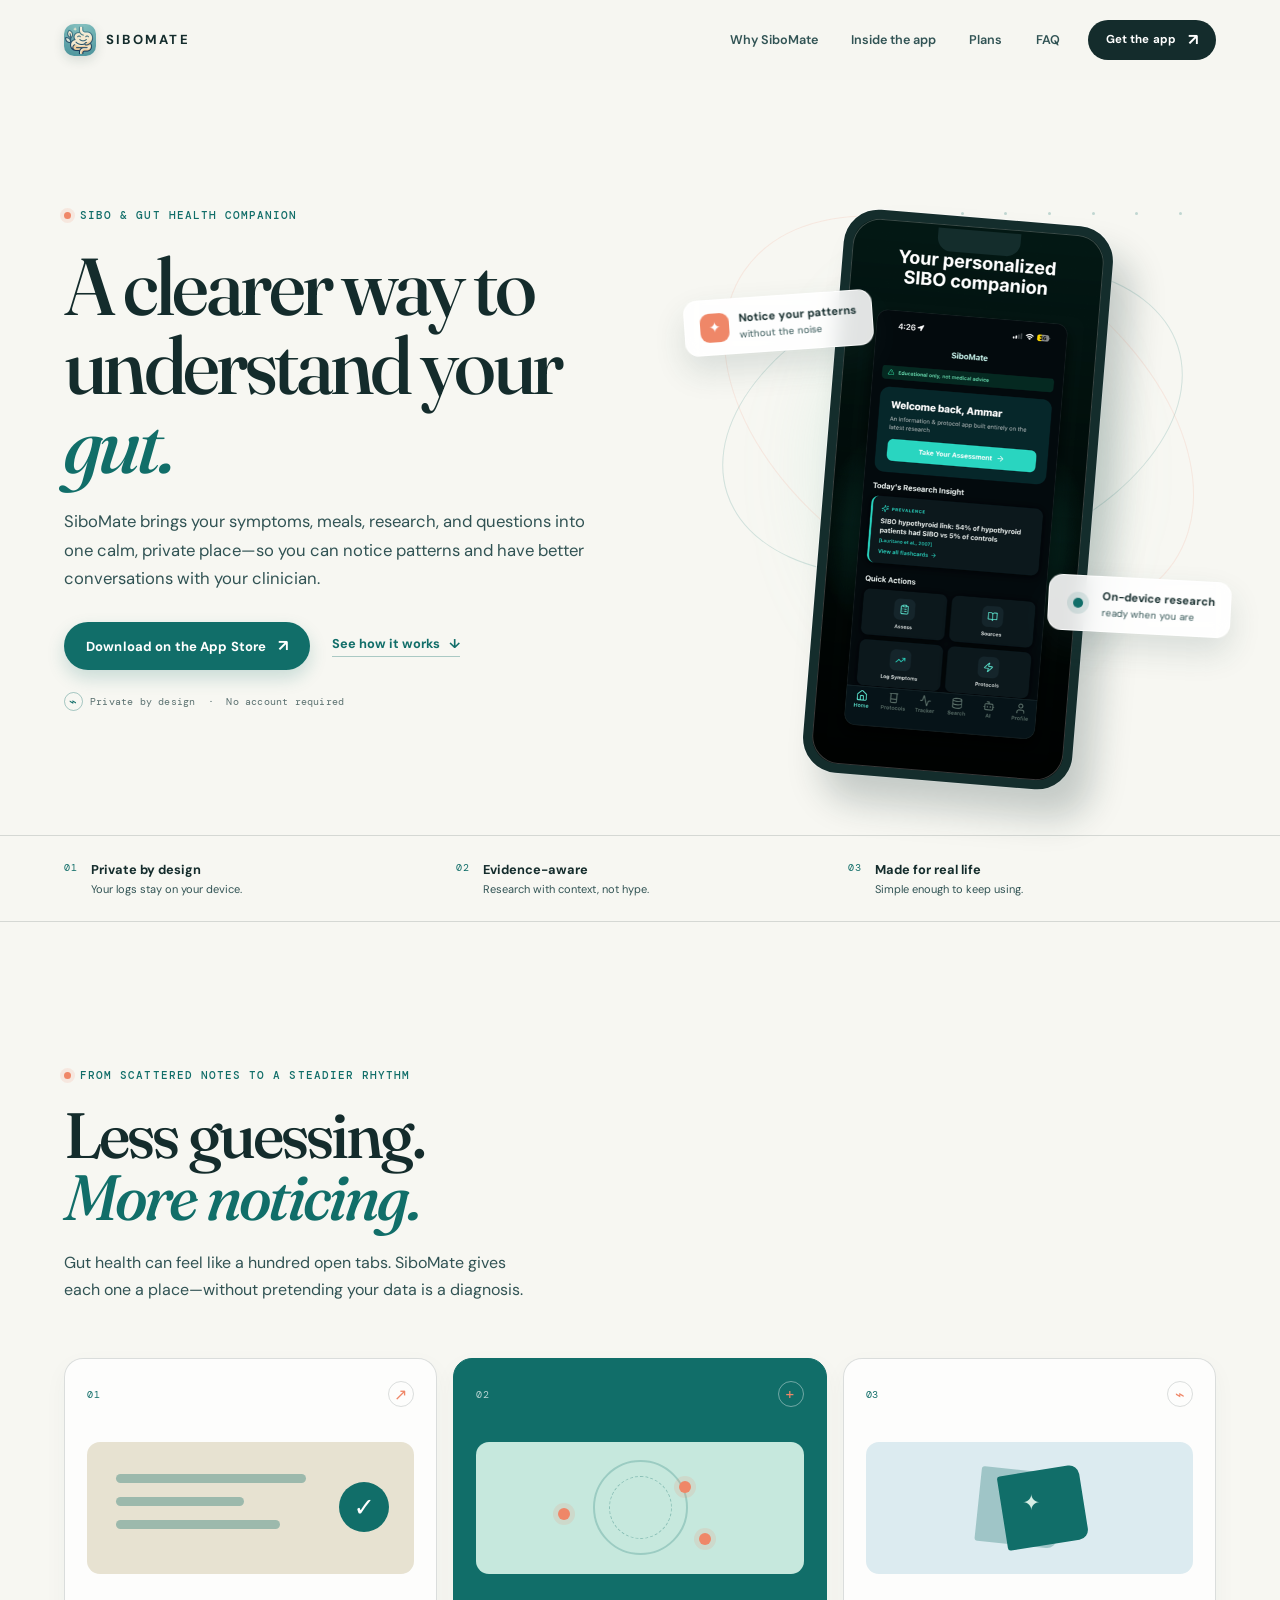
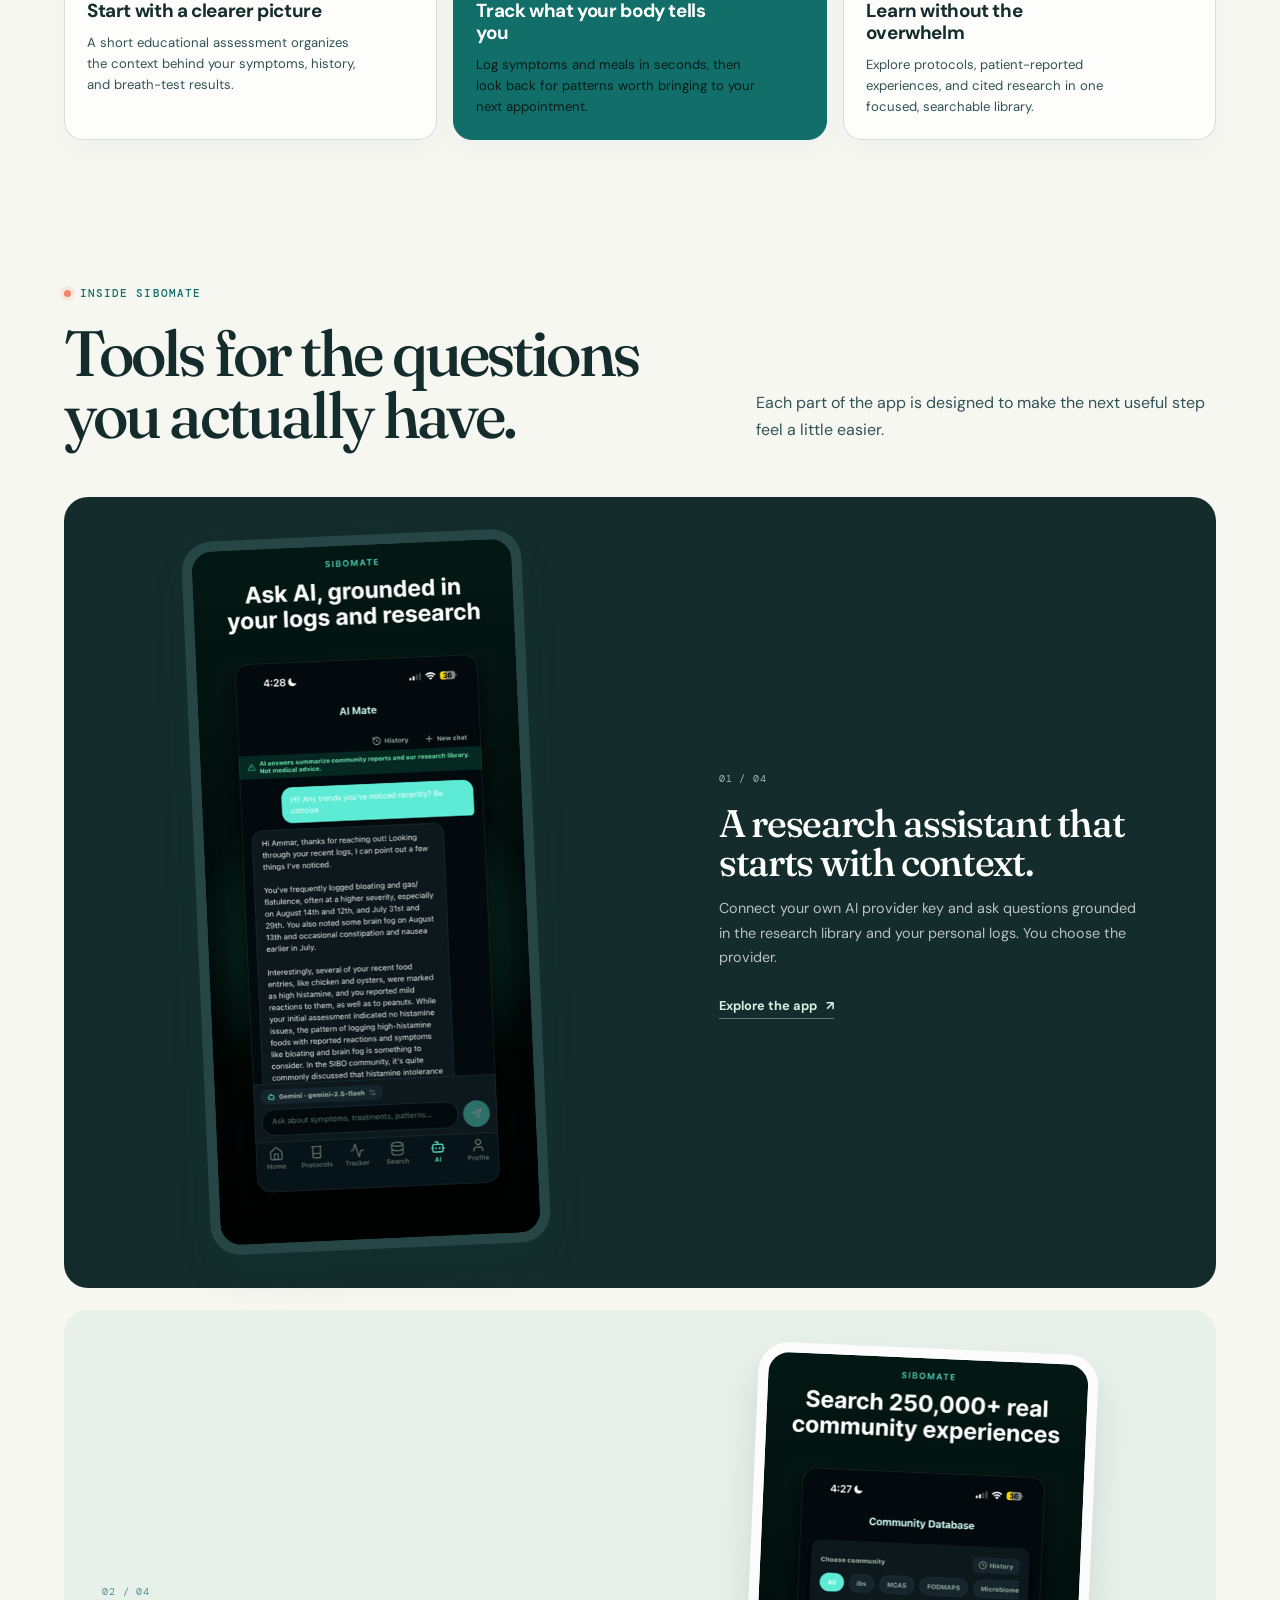
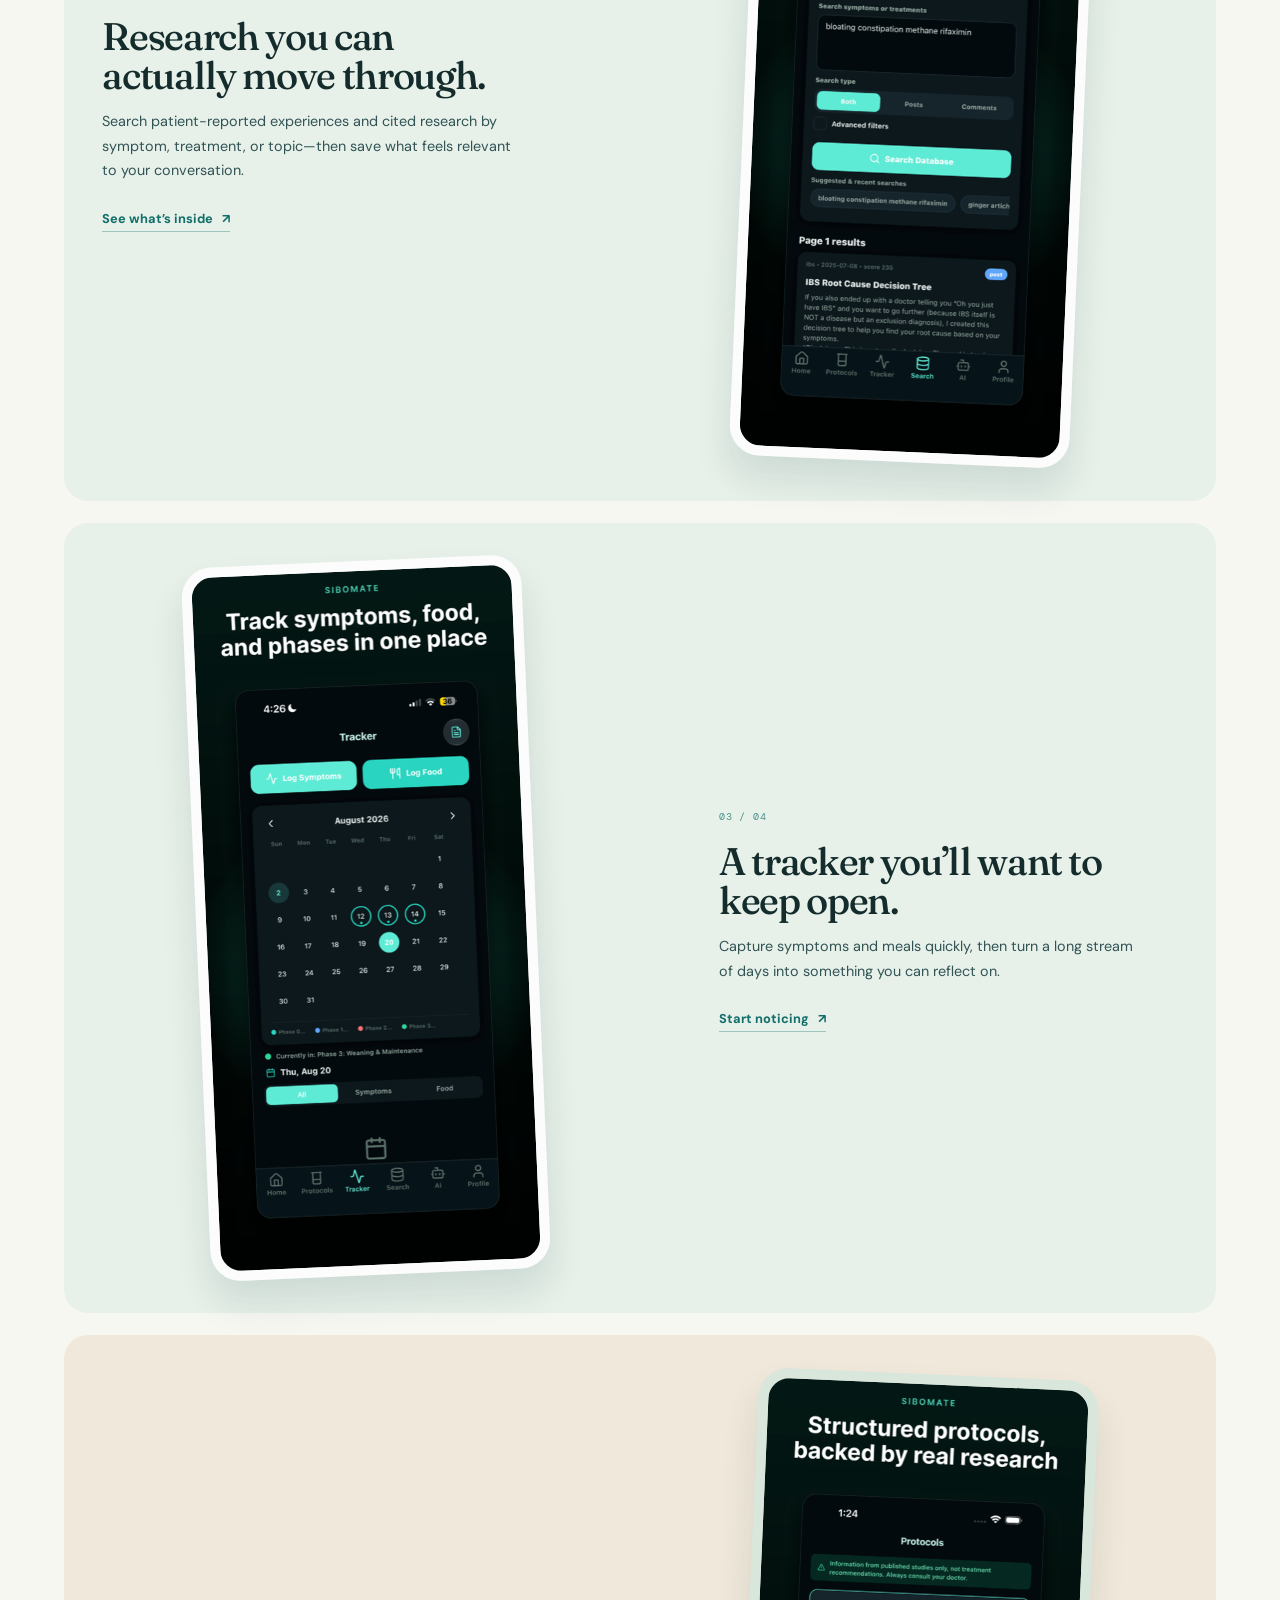
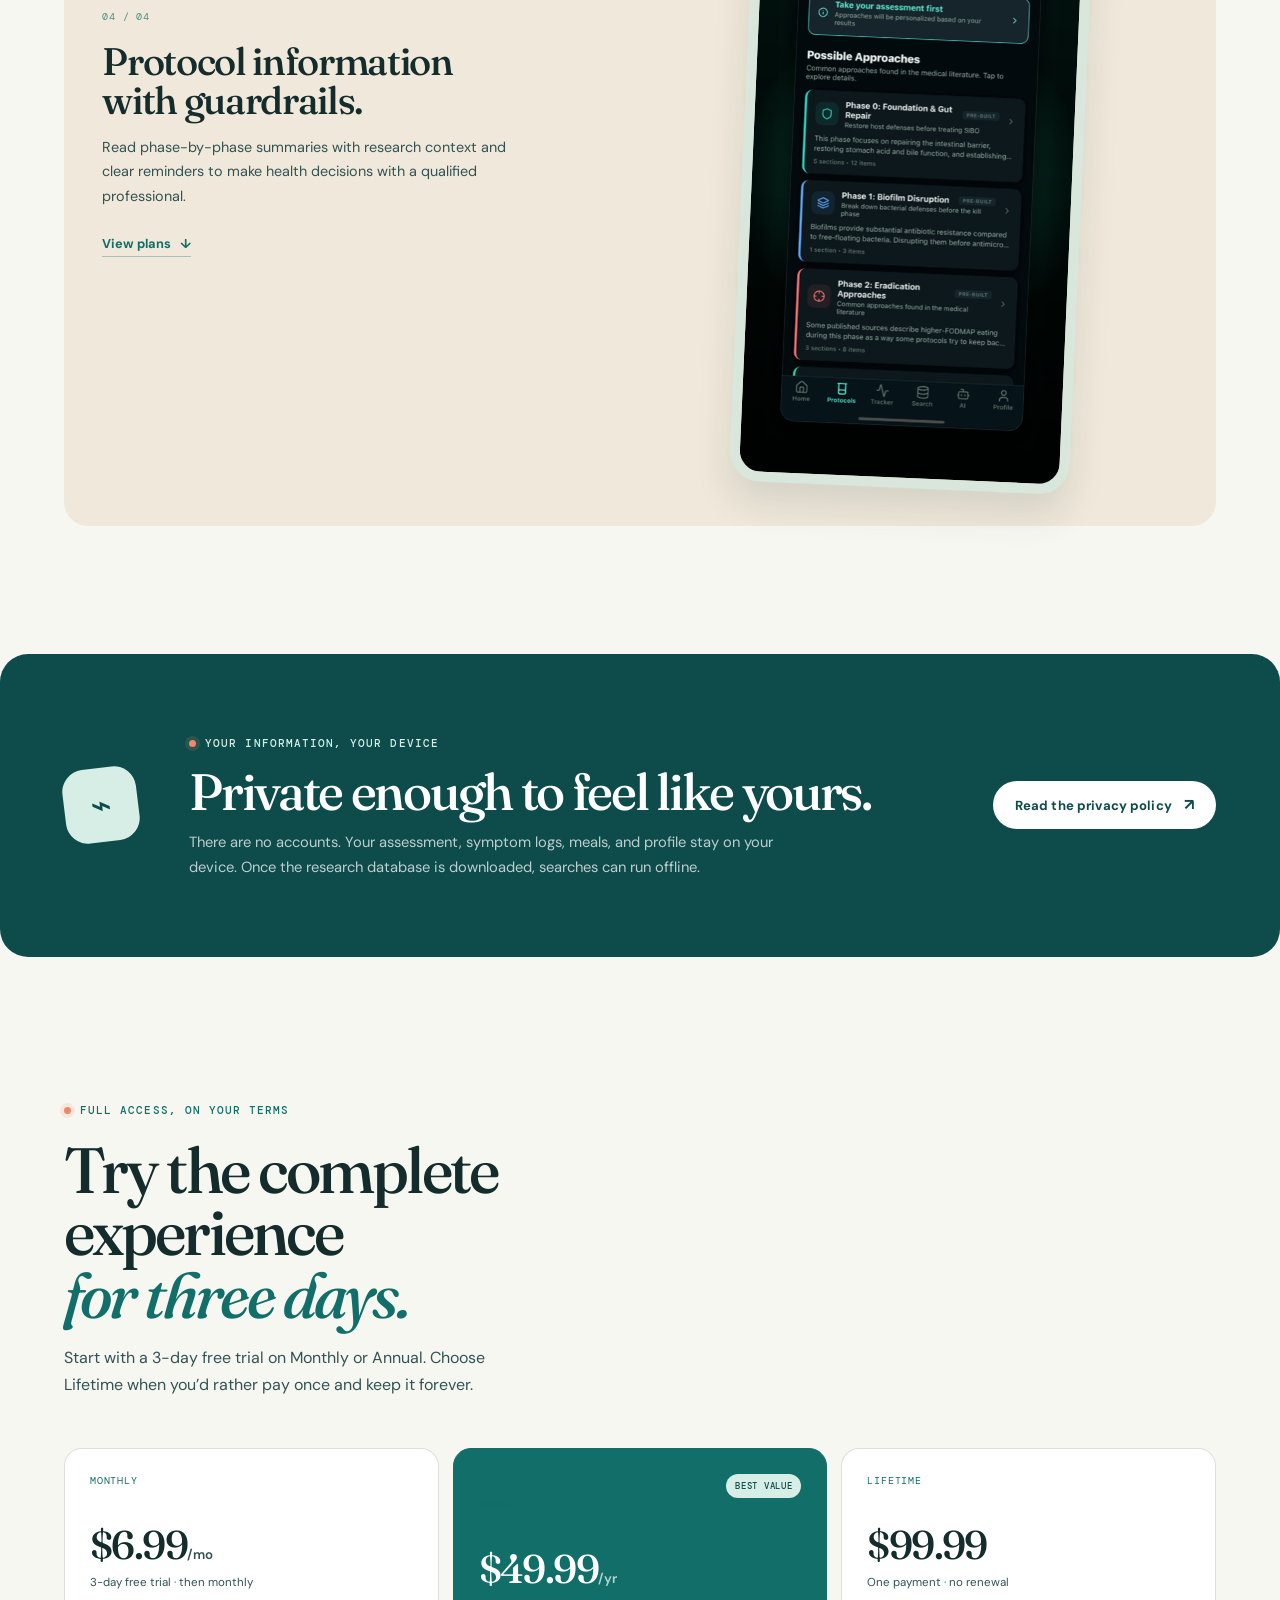
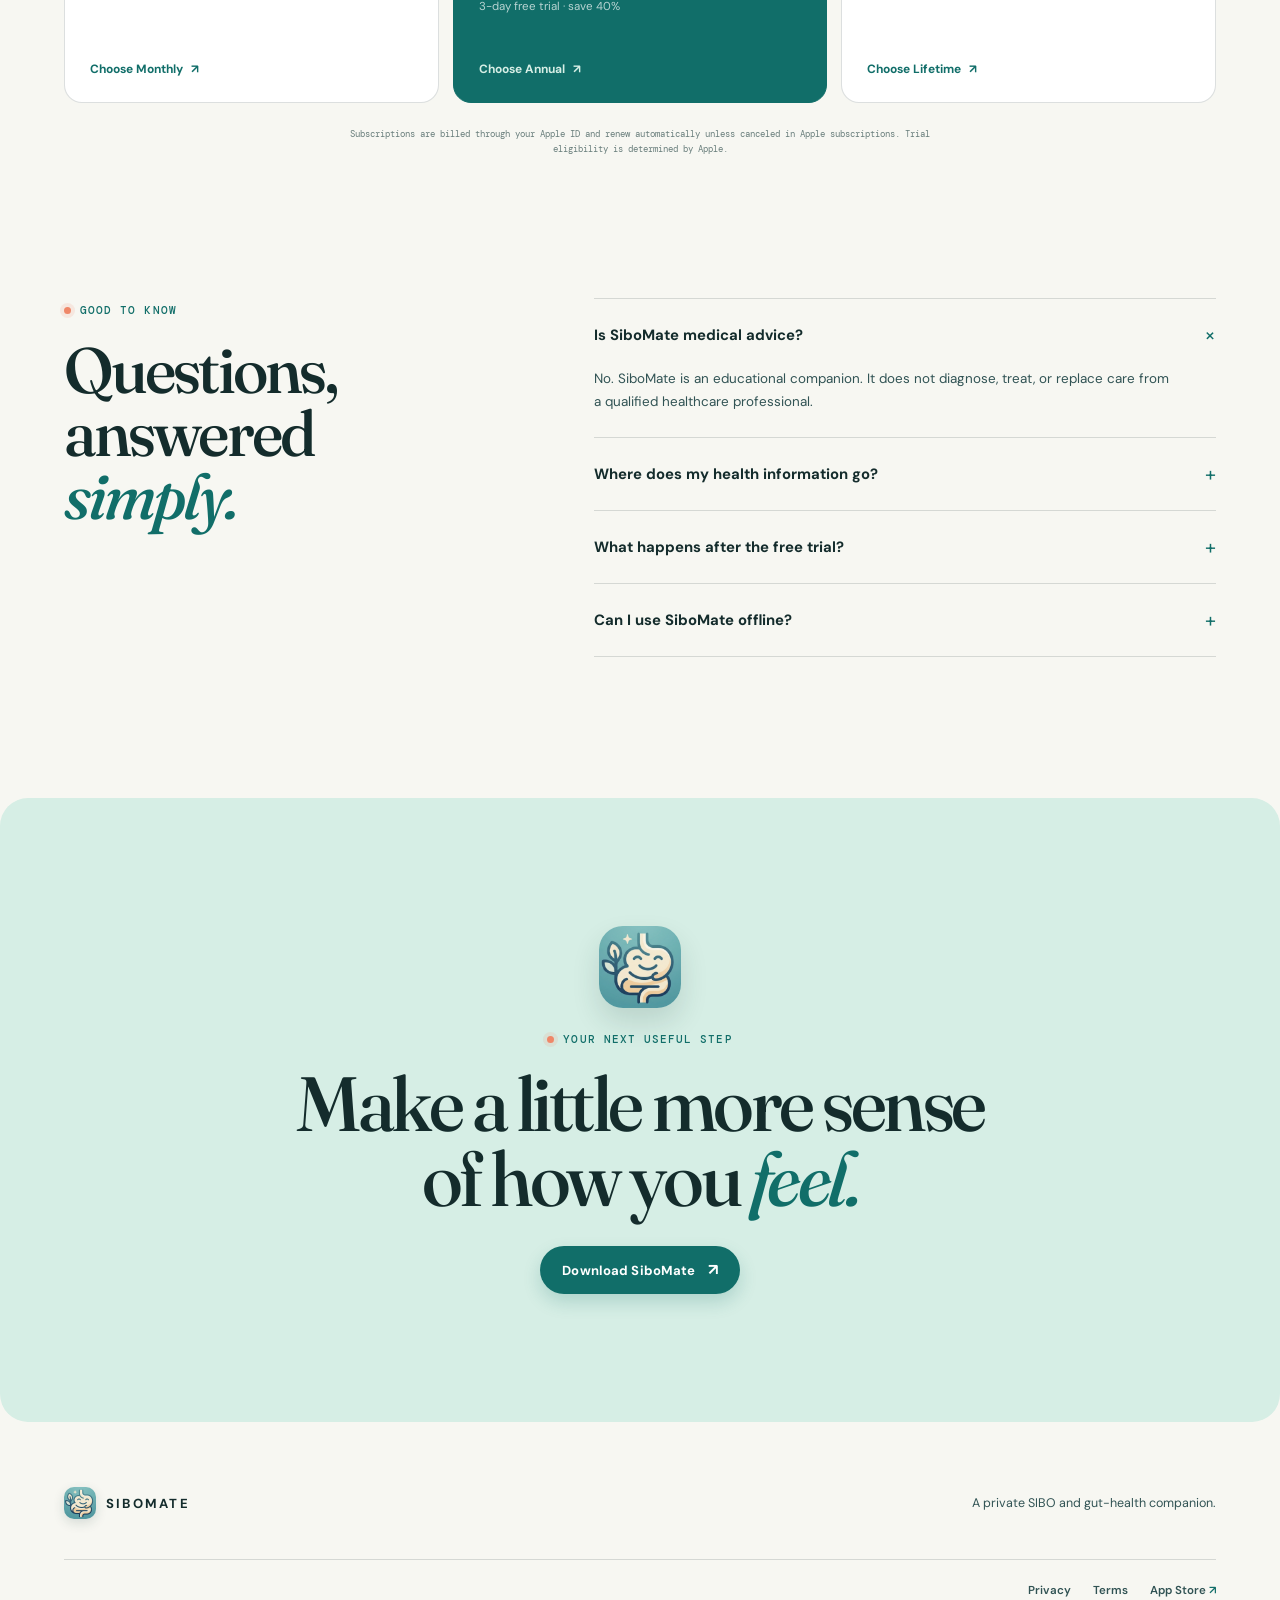
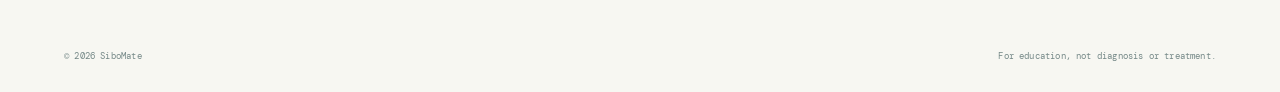
==== commit 844d10fb: "Update pricing and simplify screenshot cards" ====
--- a/index.html
+++ b/index.html
@@ -110,19 +110,19 @@
           </div>
           <div class="feature-showcase">
             <article class="feature-row feature-row-dark reveal">
-              <div class="feature-image feature-image-dark"><img src="2_AI.png" alt="SiboMate AI research assistant screen" loading="lazy" /><span class="image-label">Ask better questions</span></div>
+              <div class="feature-image feature-image-dark"><img src="2_AI.png" alt="SiboMate AI research assistant screen" loading="lazy" /></div>
               <div class="feature-copy"><span class="feature-index">01 / 04</span><h3>A research assistant that starts with context.</h3><p>Connect your own AI provider key and ask questions grounded in the research library and your personal logs. You choose the provider.</p><a href="https://apps.apple.com/us/app/sibomate/id6792794417" target="_blank" rel="noreferrer" class="text-link text-link-light">Explore the app <span>↗</span></a></div>
             </article>
             <article class="feature-row feature-row-reverse reveal">
-              <div class="feature-image"><img src="3_Database.png" alt="SiboMate patient experience research database" loading="lazy" /><span class="image-label">Search real experiences</span></div>
+              <div class="feature-image"><img src="3_Database.png" alt="SiboMate patient experience research database" loading="lazy" /></div>
               <div class="feature-copy"><span class="feature-index">02 / 04</span><h3>Research you can actually move through.</h3><p>Search patient-reported experiences and cited research by symptom, treatment, or topic—then save what feels relevant to your conversation.</p><a href="https://apps.apple.com/us/app/sibomate/id6792794417" target="_blank" rel="noreferrer" class="text-link">See what’s inside <span>↗</span></a></div>
             </article>
             <article class="feature-row reveal">
-              <div class="feature-image"><img src="4_Tracker.png" alt="SiboMate symptom and food tracker screen" loading="lazy" /><span class="image-label">Make patterns visible</span></div>
+              <div class="feature-image"><img src="4_Tracker.png" alt="SiboMate symptom and food tracker screen" loading="lazy" /></div>
               <div class="feature-copy"><span class="feature-index">03 / 04</span><h3>A tracker you’ll want to keep open.</h3><p>Capture symptoms and meals quickly, then turn a long stream of days into something you can reflect on.</p><a href="https://apps.apple.com/us/app/sibomate/id6792794417" target="_blank" rel="noreferrer" class="text-link">Start noticing <span>↗</span></a></div>
             </article>
             <article class="feature-row feature-row-reverse feature-row-last reveal">
-              <div class="feature-image feature-image-sage"><img src="6_Protocols.png" alt="SiboMate protocol library screen" loading="lazy" /><span class="image-label">Bring context to care</span></div>
+              <div class="feature-image feature-image-sage"><img src="6_Protocols.png" alt="SiboMate protocol library screen" loading="lazy" /></div>
               <div class="feature-copy"><span class="feature-index">04 / 04</span><h3>Protocol information with guardrails.</h3><p>Read phase-by-phase summaries with research context and clear reminders to make health decisions with a qualified professional.</p><a href="#plans" class="text-link">View plans <span>↓</span></a></div>
             </article>
           </div>
@@ -137,8 +137,8 @@
         <section class="plans section-pad" id="plans">
           <div class="plans-intro reveal"><div class="eyebrow"><span class="eyebrow-dot"></span> Full access, on your terms</div><h2>Try the complete experience<br /><em>for three days.</em></h2><p>Start with a 3-day free trial on Monthly or Annual. Choose Lifetime when you’d rather pay once and keep it forever.</p></div>
           <div class="plan-grid reveal reveal-delay-short">
-            <div class="plan-card"><span class="plan-label">Monthly</span><strong>$4.99<span>/mo</span></strong><small>3-day free trial · then monthly</small><a href="https://apps.apple.com/us/app/sibomate/id6792794417" target="_blank" rel="noreferrer">Choose Monthly <span>↗</span></a></div>
-            <div class="plan-card plan-card-featured"><span class="plan-badge">Best value</span><span class="plan-label">Annual</span><strong>$39.99<span>/yr</span></strong><small>3-day free trial · save 33%</small><a href="https://apps.apple.com/us/app/sibomate/id6792794417" target="_blank" rel="noreferrer">Choose Annual <span>↗</span></a></div>
+            <div class="plan-card"><span class="plan-label">Monthly</span><strong>$6.99<span>/mo</span></strong><small>3-day free trial · then monthly</small><a href="https://apps.apple.com/us/app/sibomate/id6792794417" target="_blank" rel="noreferrer">Choose Monthly <span>↗</span></a></div>
+            <div class="plan-card plan-card-featured"><span class="plan-badge">Best value</span><span class="plan-label">Annual</span><strong>$49.99<span>/yr</span></strong><small>3-day free trial · save 40%</small><a href="https://apps.apple.com/us/app/sibomate/id6792794417" target="_blank" rel="noreferrer">Choose Annual <span>↗</span></a></div>
             <div class="plan-card"><span class="plan-label">Lifetime</span><strong>$99.99</strong><small>One payment · no renewal</small><a href="https://apps.apple.com/us/app/sibomate/id6792794417" target="_blank" rel="noreferrer">Choose Lifetime <span>↗</span></a></div>
           </div>
           <p class="plan-footnote">Subscriptions are billed through your Apple ID and renew automatically unless canceled in Apple subscriptions. Trial eligibility is determined by Apple.</p>
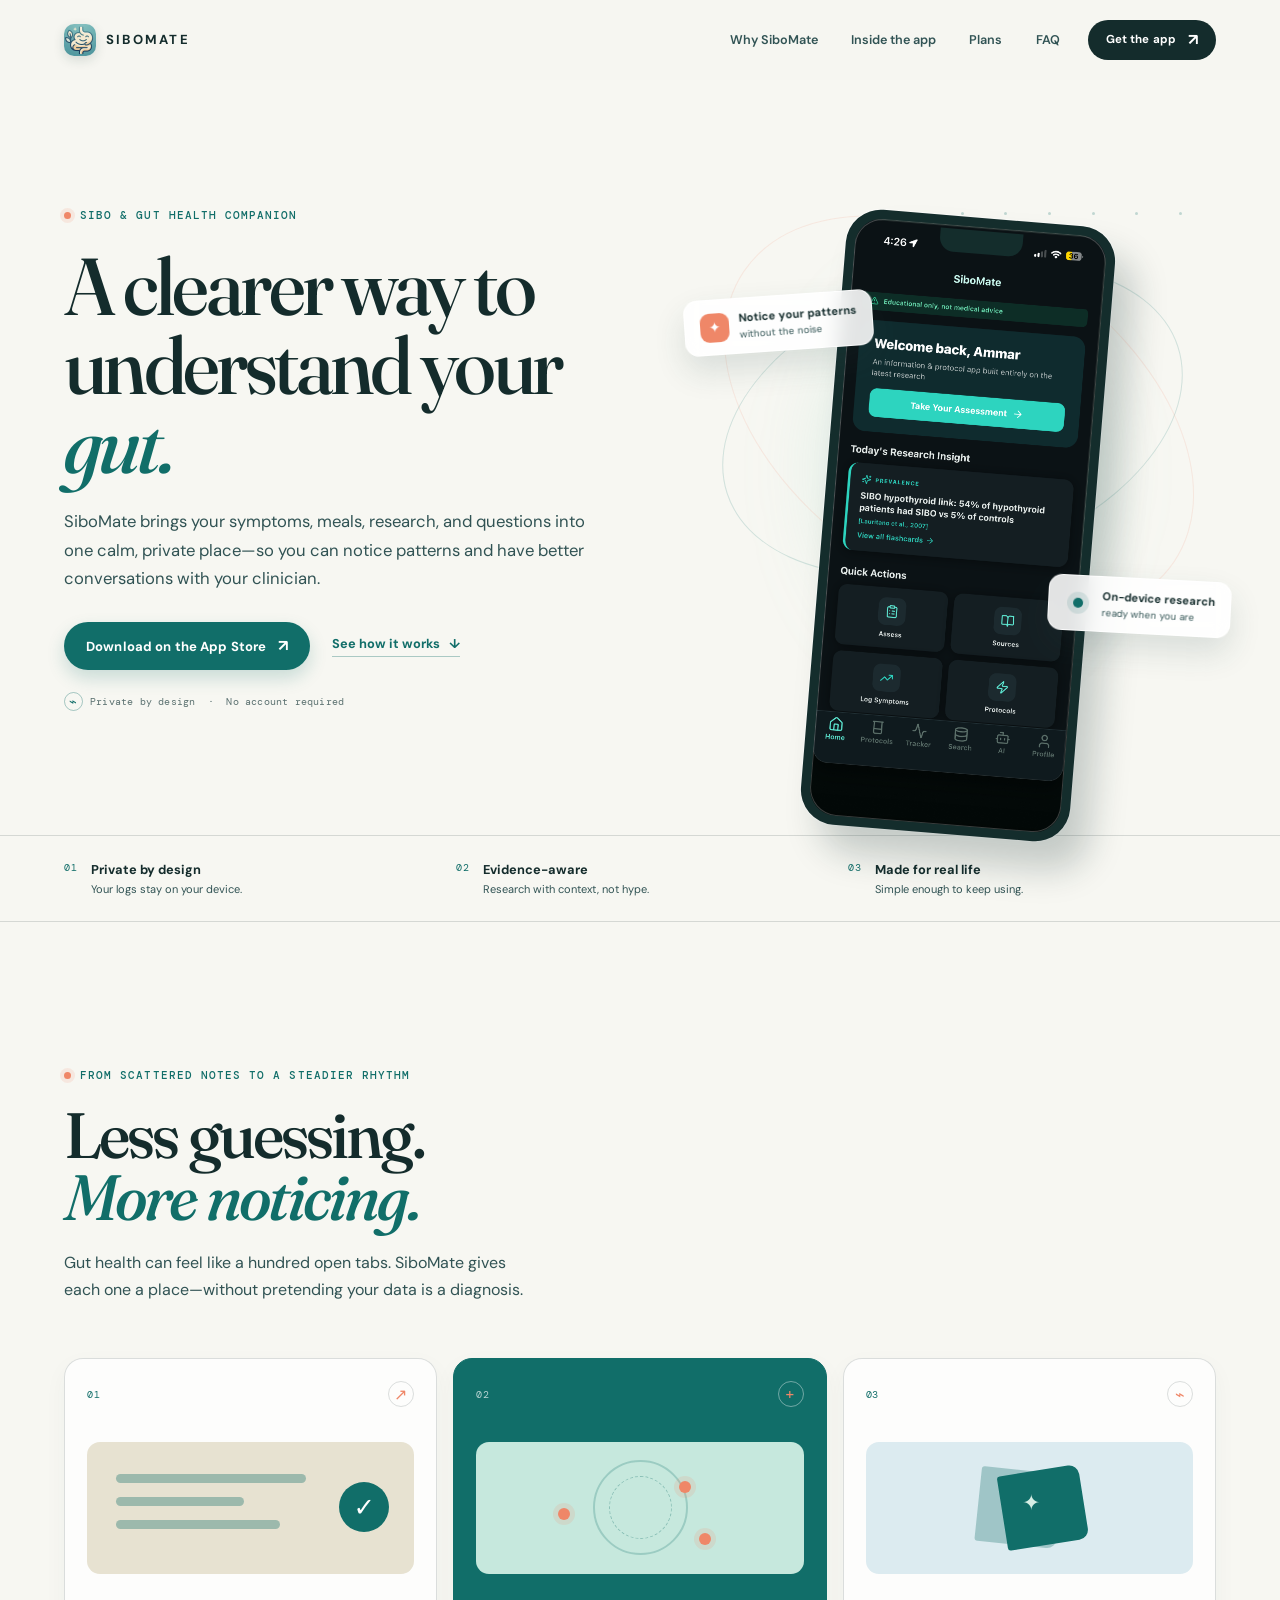
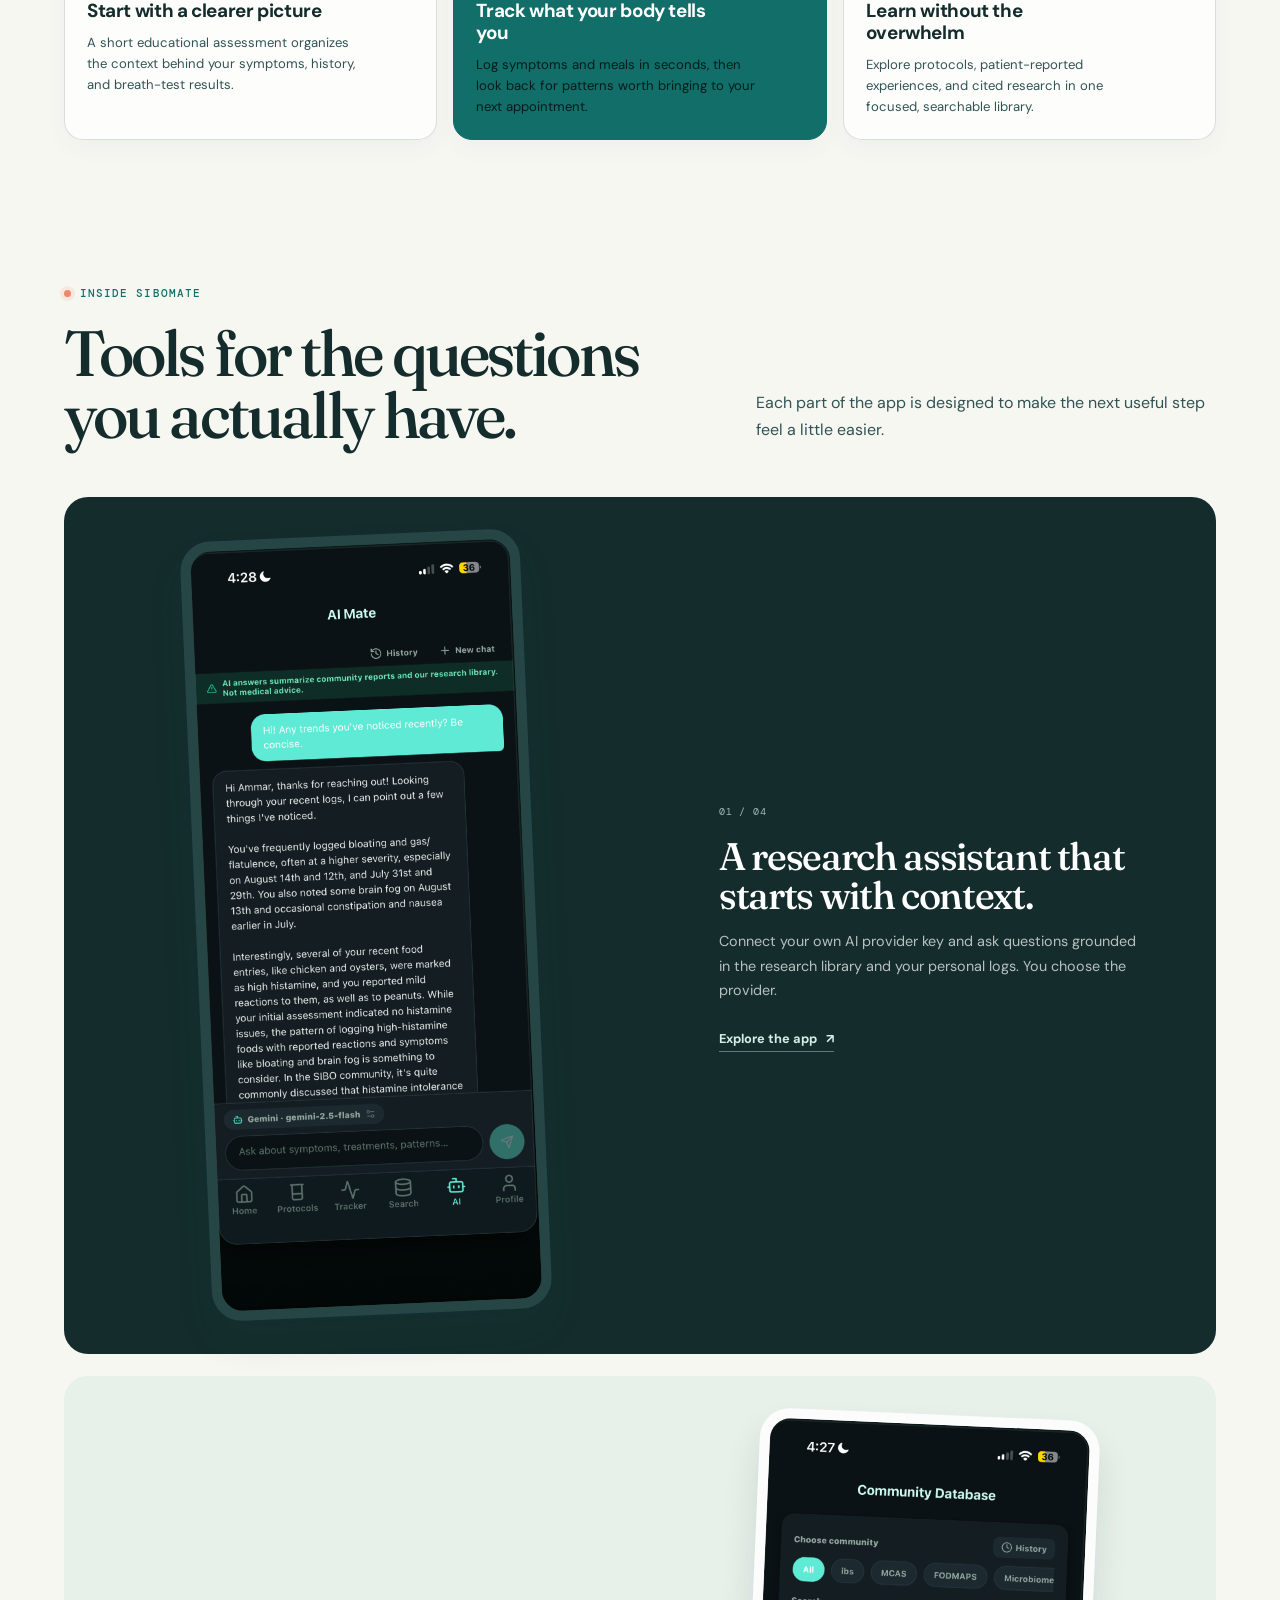
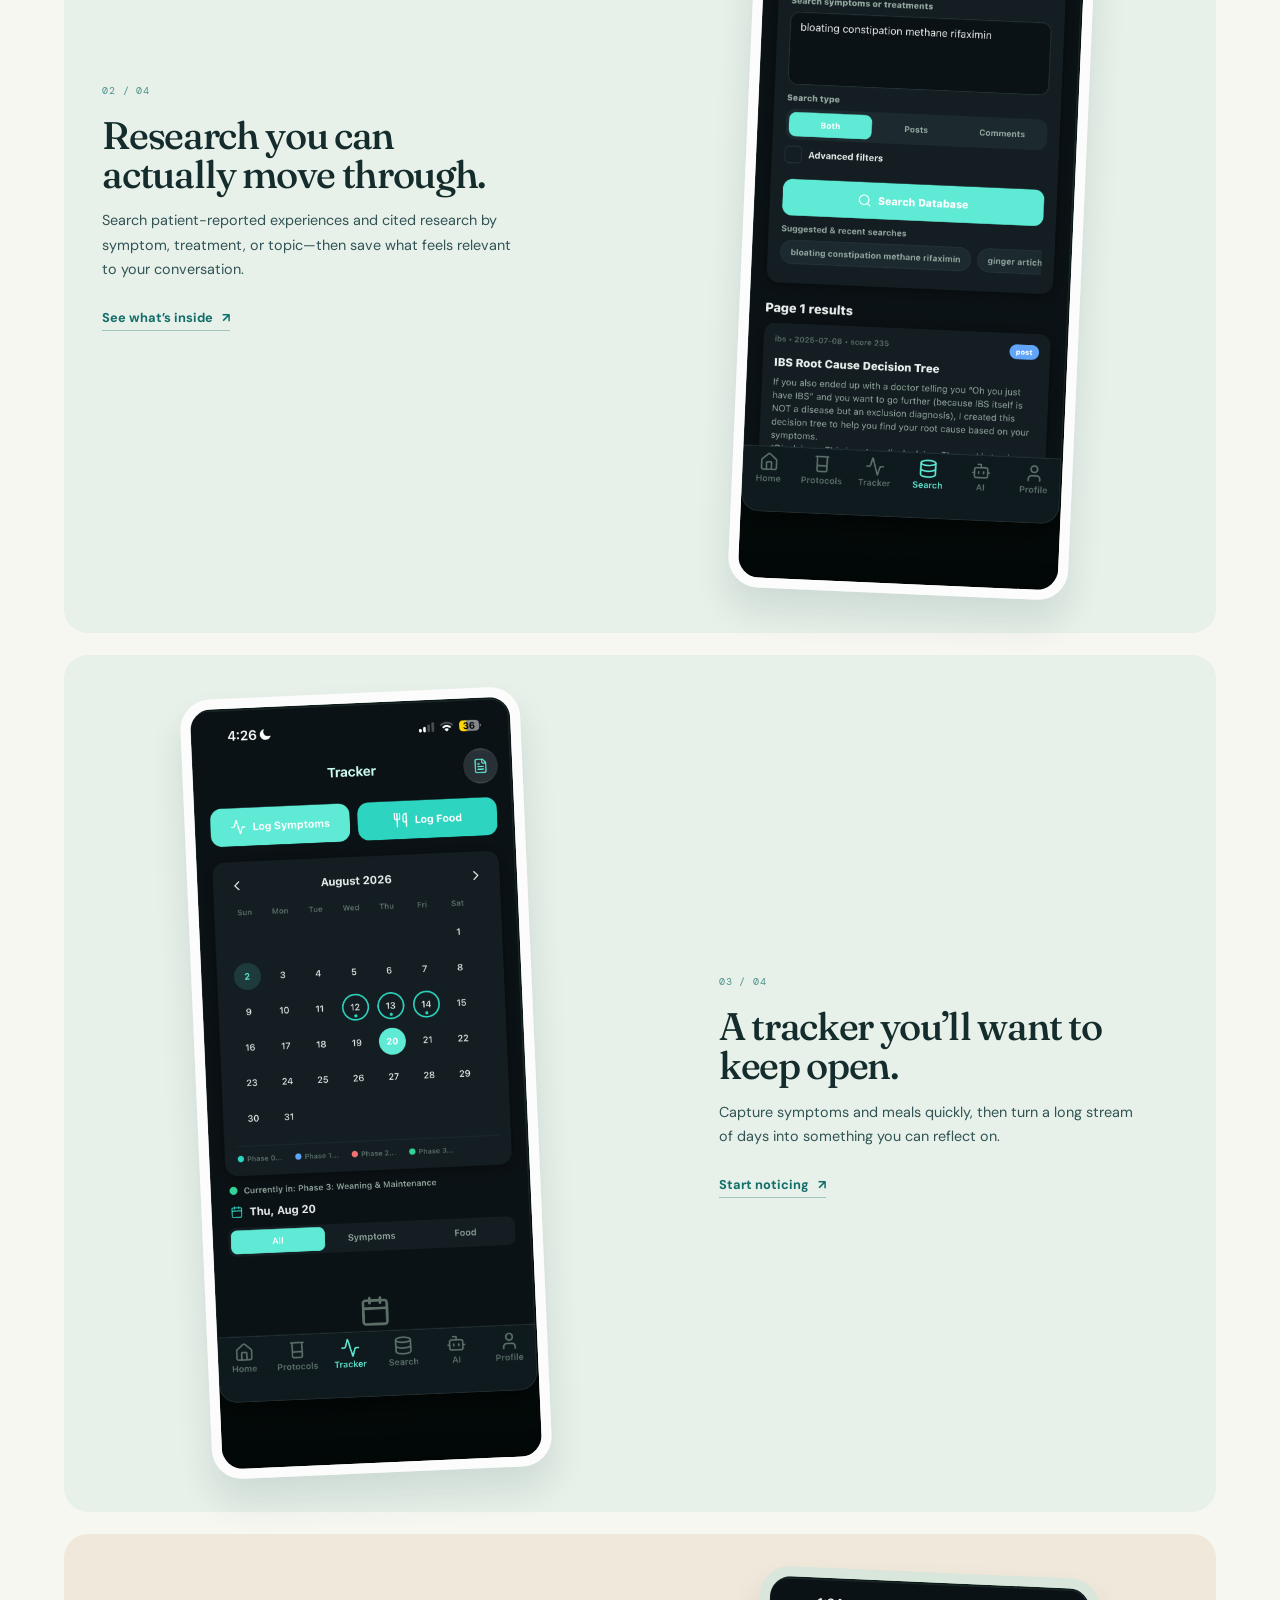
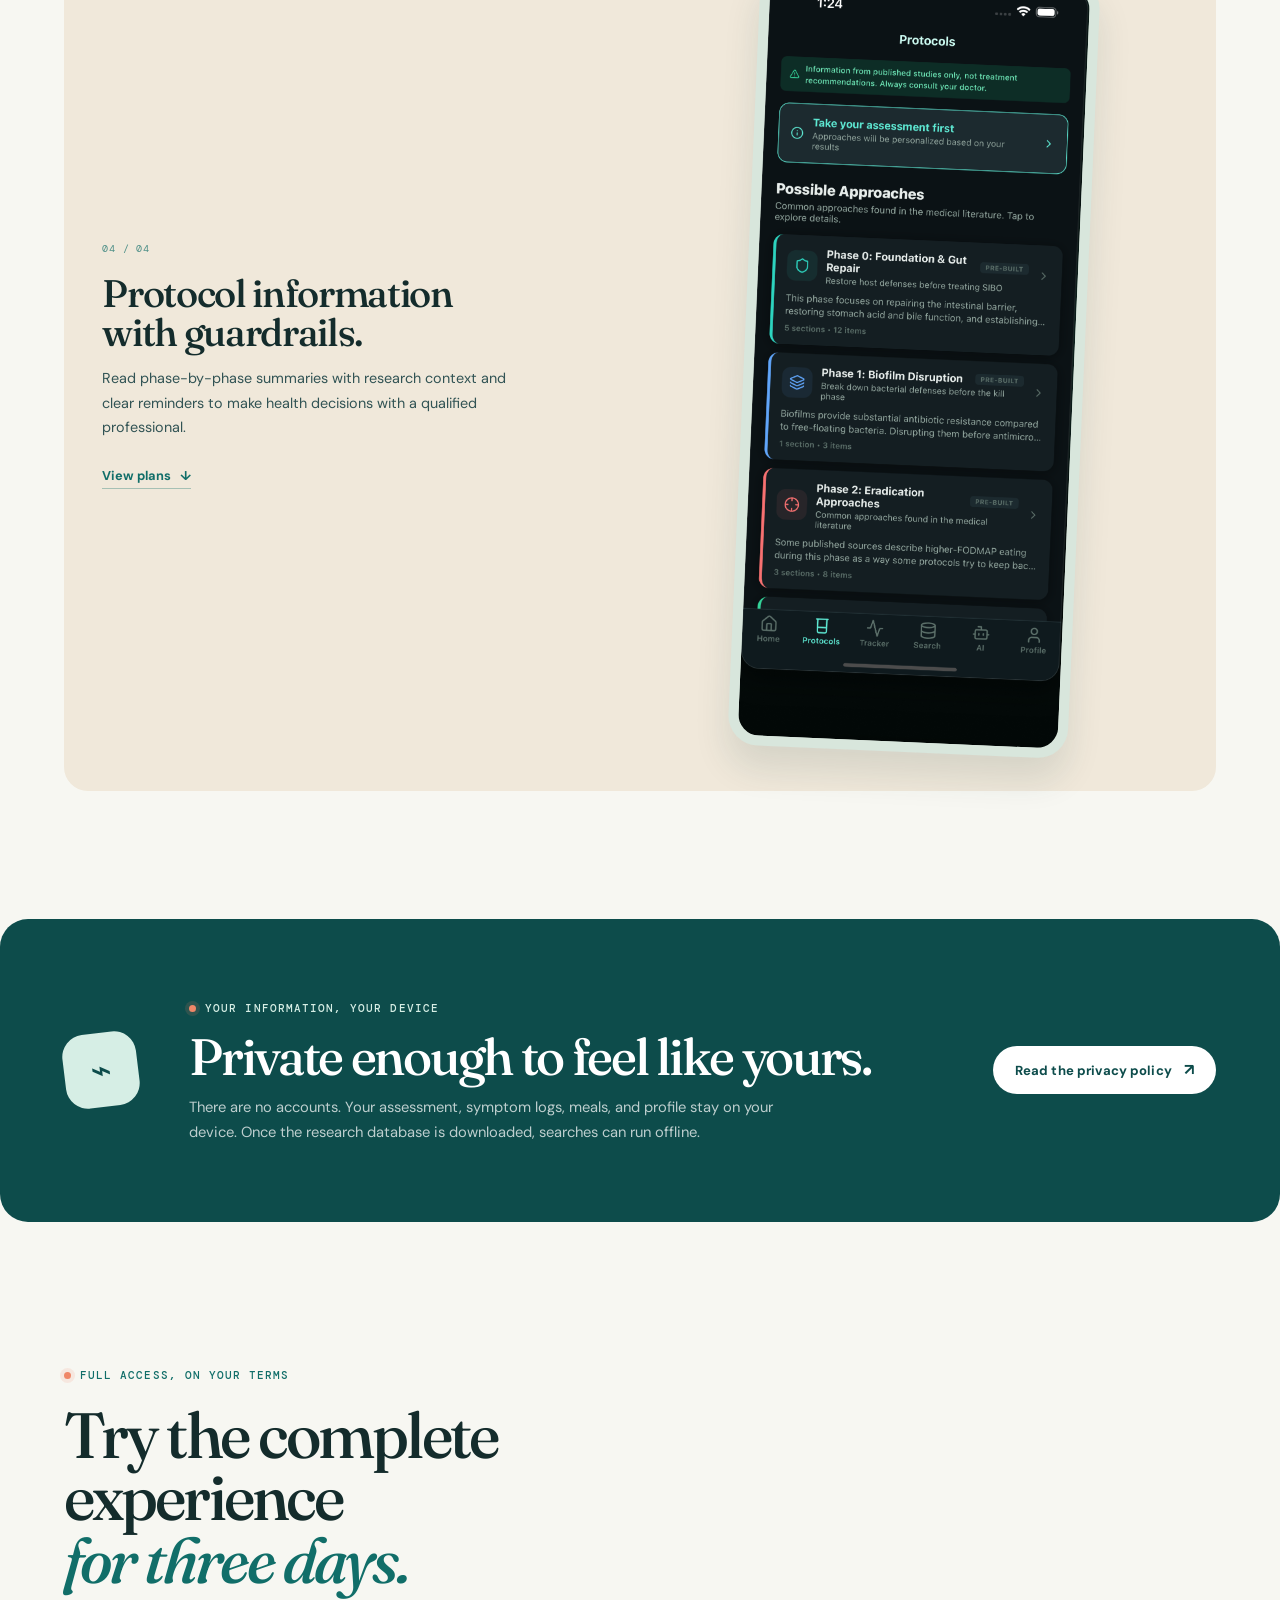
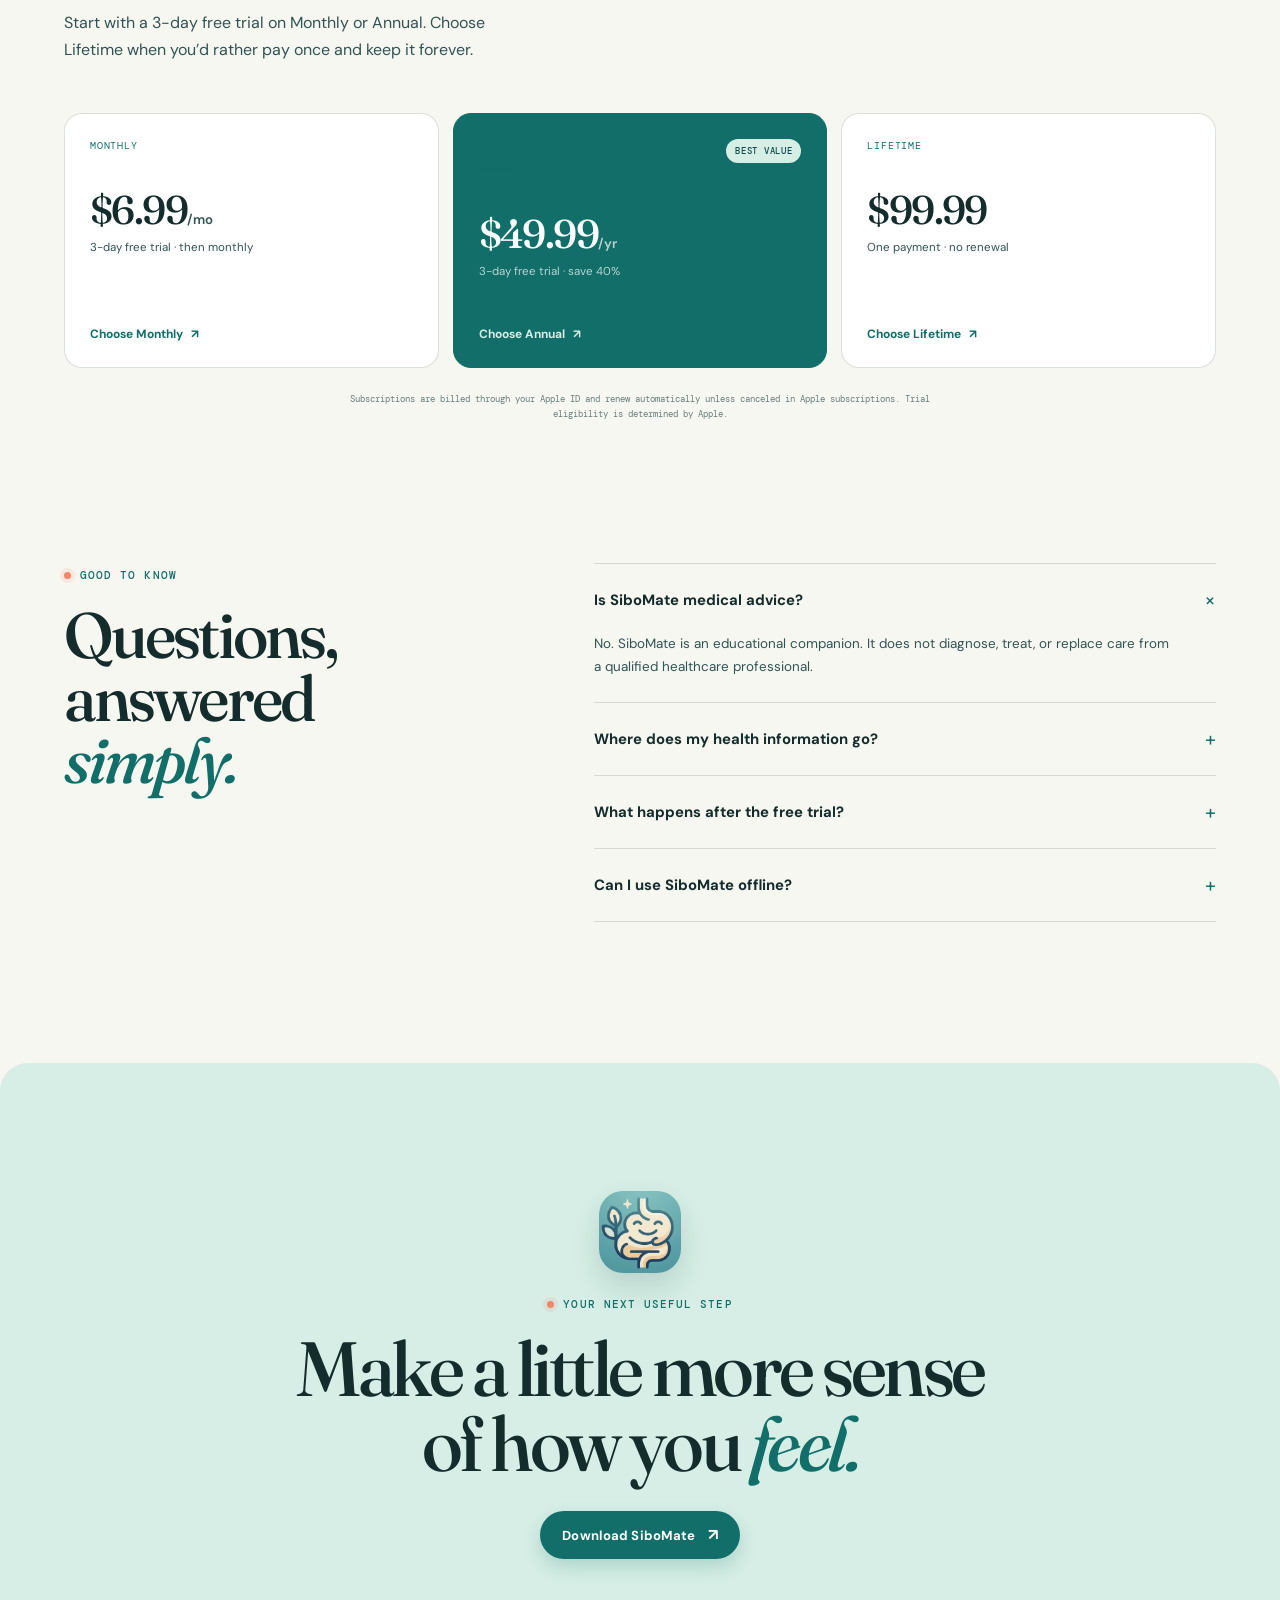
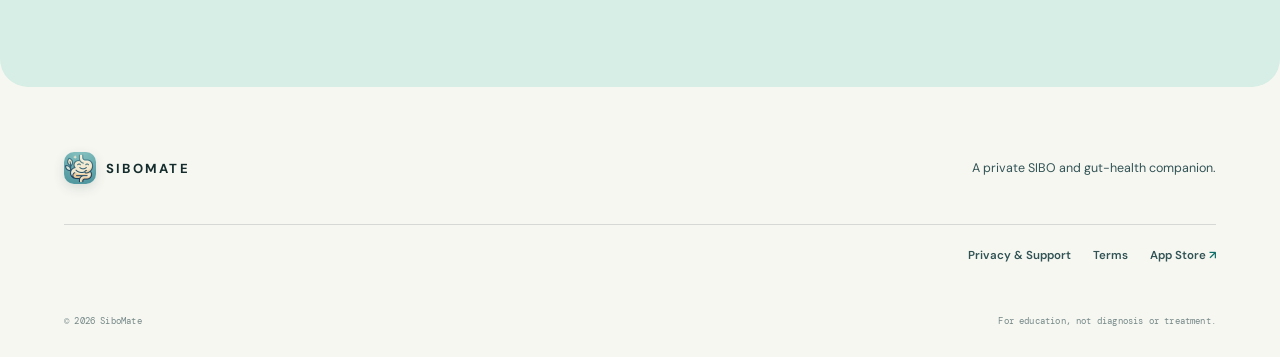
==== commit 9fb7ab4c: "Use clean app screens and add first-party privacy page" ====
--- a/index.html
+++ b/index.html
@@ -61,7 +61,7 @@
               <div class="phone-glow"></div>
               <div class="phone-frame">
                 <div class="phone-notch"></div>
-                <img src="1_Home.png" alt="SiboMate home screen showing a personalized gut-health overview" />
+                <img src="app-home.png" alt="SiboMate home screen showing a personalized gut-health overview" />
               </div>
             </div>
             <div class="floating-card floating-card-top"><span class="floating-icon">✦</span><div><strong>Notice your patterns</strong><small>without the noise</small></div></div>
@@ -110,19 +110,19 @@
           </div>
           <div class="feature-showcase">
             <article class="feature-row feature-row-dark reveal">
-              <div class="feature-image feature-image-dark"><img src="2_AI.png" alt="SiboMate AI research assistant screen" loading="lazy" /></div>
+              <div class="feature-image feature-image-dark"><img src="app-ai.png" alt="SiboMate AI research assistant screen" loading="lazy" /></div>
               <div class="feature-copy"><span class="feature-index">01 / 04</span><h3>A research assistant that starts with context.</h3><p>Connect your own AI provider key and ask questions grounded in the research library and your personal logs. You choose the provider.</p><a href="https://apps.apple.com/us/app/sibomate/id6792794417" target="_blank" rel="noreferrer" class="text-link text-link-light">Explore the app <span>↗</span></a></div>
             </article>
             <article class="feature-row feature-row-reverse reveal">
-              <div class="feature-image"><img src="3_Database.png" alt="SiboMate patient experience research database" loading="lazy" /></div>
+              <div class="feature-image"><img src="app-database.png" alt="SiboMate patient experience research database" loading="lazy" /></div>
               <div class="feature-copy"><span class="feature-index">02 / 04</span><h3>Research you can actually move through.</h3><p>Search patient-reported experiences and cited research by symptom, treatment, or topic—then save what feels relevant to your conversation.</p><a href="https://apps.apple.com/us/app/sibomate/id6792794417" target="_blank" rel="noreferrer" class="text-link">See what’s inside <span>↗</span></a></div>
             </article>
             <article class="feature-row reveal">
-              <div class="feature-image"><img src="4_Tracker.png" alt="SiboMate symptom and food tracker screen" loading="lazy" /></div>
+              <div class="feature-image"><img src="app-tracker.png" alt="SiboMate symptom and food tracker screen" loading="lazy" /></div>
               <div class="feature-copy"><span class="feature-index">03 / 04</span><h3>A tracker you’ll want to keep open.</h3><p>Capture symptoms and meals quickly, then turn a long stream of days into something you can reflect on.</p><a href="https://apps.apple.com/us/app/sibomate/id6792794417" target="_blank" rel="noreferrer" class="text-link">Start noticing <span>↗</span></a></div>
             </article>
             <article class="feature-row feature-row-reverse feature-row-last reveal">
-              <div class="feature-image feature-image-sage"><img src="6_Protocols.png" alt="SiboMate protocol library screen" loading="lazy" /></div>
+              <div class="feature-image feature-image-sage"><img src="app-protocols.png" alt="SiboMate protocol library screen" loading="lazy" /></div>
               <div class="feature-copy"><span class="feature-index">04 / 04</span><h3>Protocol information with guardrails.</h3><p>Read phase-by-phase summaries with research context and clear reminders to make health decisions with a qualified professional.</p><a href="#plans" class="text-link">View plans <span>↓</span></a></div>
             </article>
           </div>
@@ -131,7 +131,7 @@
         <section class="privacy-band section-pad reveal">
           <div class="privacy-icon"><span>⌁</span></div>
           <div><div class="eyebrow eyebrow-light"><span class="eyebrow-dot"></span> Your information, your device</div><h2>Private enough to feel like yours.</h2><p>There are no accounts. Your assessment, symptom logs, meals, and profile stay on your device. Once the research database is downloaded, searches can run offline.</p></div>
-          <a href="https://sibomateprivacy.netlify.app/" target="_blank" rel="noreferrer" class="button button-light">Read the privacy policy <span>↗</span></a>
+          <a href="privacy.html" class="button button-light">Read the privacy policy <span>↗</span></a>
         </section>
 
         <section class="plans section-pad" id="plans">
@@ -164,7 +164,7 @@
 
       <footer class="site-footer section-pad">
         <div class="footer-main"><a class="brand" href="#top"><img class="brand-mark" src="icon.png" alt="" width="32" height="32" /><span class="brand-name">SiboMate</span></a><p>A private SIBO and gut-health companion.</p></div>
-        <div class="footer-links"><a href="https://sibomateprivacy.netlify.app/" target="_blank" rel="noreferrer">Privacy</a><a href="https://www.apple.com/legal/internet-services/itunes/dev/stdeula/" target="_blank" rel="noreferrer">Terms</a><a href="https://apps.apple.com/us/app/sibomate/id6792794417" target="_blank" rel="noreferrer">App Store <span>↗</span></a></div>
+        <div class="footer-links"><a href="privacy.html">Privacy &amp; Support</a><a href="https://www.apple.com/legal/internet-services/itunes/dev/stdeula/" target="_blank" rel="noreferrer">Terms</a><a href="https://apps.apple.com/us/app/sibomate/id6792794417" target="_blank" rel="noreferrer">App Store <span>↗</span></a></div>
         <div class="footer-bottom"><span>© 2026 SiboMate</span><span>For education, not diagnosis or treatment.</span></div>
       </footer>
     </div>
--- a/styles.css
+++ b/styles.css
@@ -123,6 +123,8 @@
 .feature-image { max-width: 340px; justify-self: center; position: relative; padding: 10px; border-radius: 30px; background: rgba(255,255,255,.83); box-shadow: 0 22px 35px rgba(28,69,66,.12); transform: rotate(-2.5deg); }.feature-row-reverse .feature-image { transform: rotate(2.5deg); }.feature-image-dark { background: #254645; }.feature-image-sage { background: #d8e6dc; }
 .feature-image img { display: block; width: 100%; height: auto; border-radius: 21px; }
 .image-label { position: absolute; bottom: 24px; left: 24px; padding: 7px 10px; color: var(--ink); background: rgba(255,255,255,.87); border-radius: 7px; font-family: var(--mono); font-size: .57rem; letter-spacing: .04em; text-transform: uppercase; }
+
+.legal-page { padding-top: 74px; }.legal-hero { padding-top: clamp(5rem, 10vw, 9rem); padding-bottom: clamp(4rem, 8vw, 7rem); background: linear-gradient(145deg, #eef4ef 0%, #f7f7f2 58%, #f4e7cd 100%); }.legal-hero h1 { max-width: 850px; margin: 20px 0 18px; font-size: clamp(3.7rem, 8vw, 7.5rem); line-height: .92; letter-spacing: -.055em; }.legal-hero p { max-width: 720px; color: #344846; font-size: clamp(1rem, 1.8vw, 1.22rem); line-height: 1.7; }.legal-hero small { display: block; margin-top: 24px; font-family: var(--mono); color: #647774; }.legal-content { max-width: 920px; padding-top: clamp(4rem, 8vw, 7rem); padding-bottom: clamp(5rem, 10vw, 9rem); }.legal-content .legal-lede { padding: clamp(1.5rem, 4vw, 2.4rem); border-radius: 22px; background: var(--teal-deep); color: rgba(255,255,255,.86); font-size: 1.05rem; line-height: 1.8; }.legal-content h2 { margin: 3.5rem 0 1rem; font-size: clamp(2rem, 4vw, 3.15rem); }.legal-content h3 { margin: 2rem 0 .7rem; font-size: 1.2rem; }.legal-content p, .legal-content li { color: #435653; line-height: 1.8; }.legal-content li + li { margin-top: .45rem; }.legal-content a { color: #156b62; text-decoration: underline; text-underline-offset: 3px; }.legal-content hr { margin: 4rem 0 0; border: 0; border-top: 1px solid var(--line); }
 .feature-copy { max-width: 420px; }.feature-index { opacity: .72; }.feature-row-dark .feature-index { color: var(--mint); }.feature-copy h3 { margin: 17px 0 14px; font-family: var(--display); font-size: clamp(2rem, 3vw, 3.45rem); font-weight: 500; line-height: 1.02; letter-spacing: -.035em; }.feature-copy p { color: var(--ink-soft); font-size: .9rem; line-height: 1.7; margin-bottom: 24px; }.feature-row-dark .feature-copy p { color: rgba(255,255,255,.7); }.text-link-light { color: var(--mint); border-color: rgba(214,238,229,.4); }
 
 .privacy-band { display: grid; grid-template-columns: auto minmax(0, 1fr) auto; align-items: center; gap: clamp(1.25rem, 4vw, 4.5rem); padding-top: clamp(3.2rem, 6vw, 5.3rem); padding-bottom: clamp(3.2rem, 6vw, 5.3rem); color: var(--white); background: var(--teal-deep); border-radius: 28px; margin-top: 0; margin-bottom: clamp(6rem, 11vw, 11rem); }
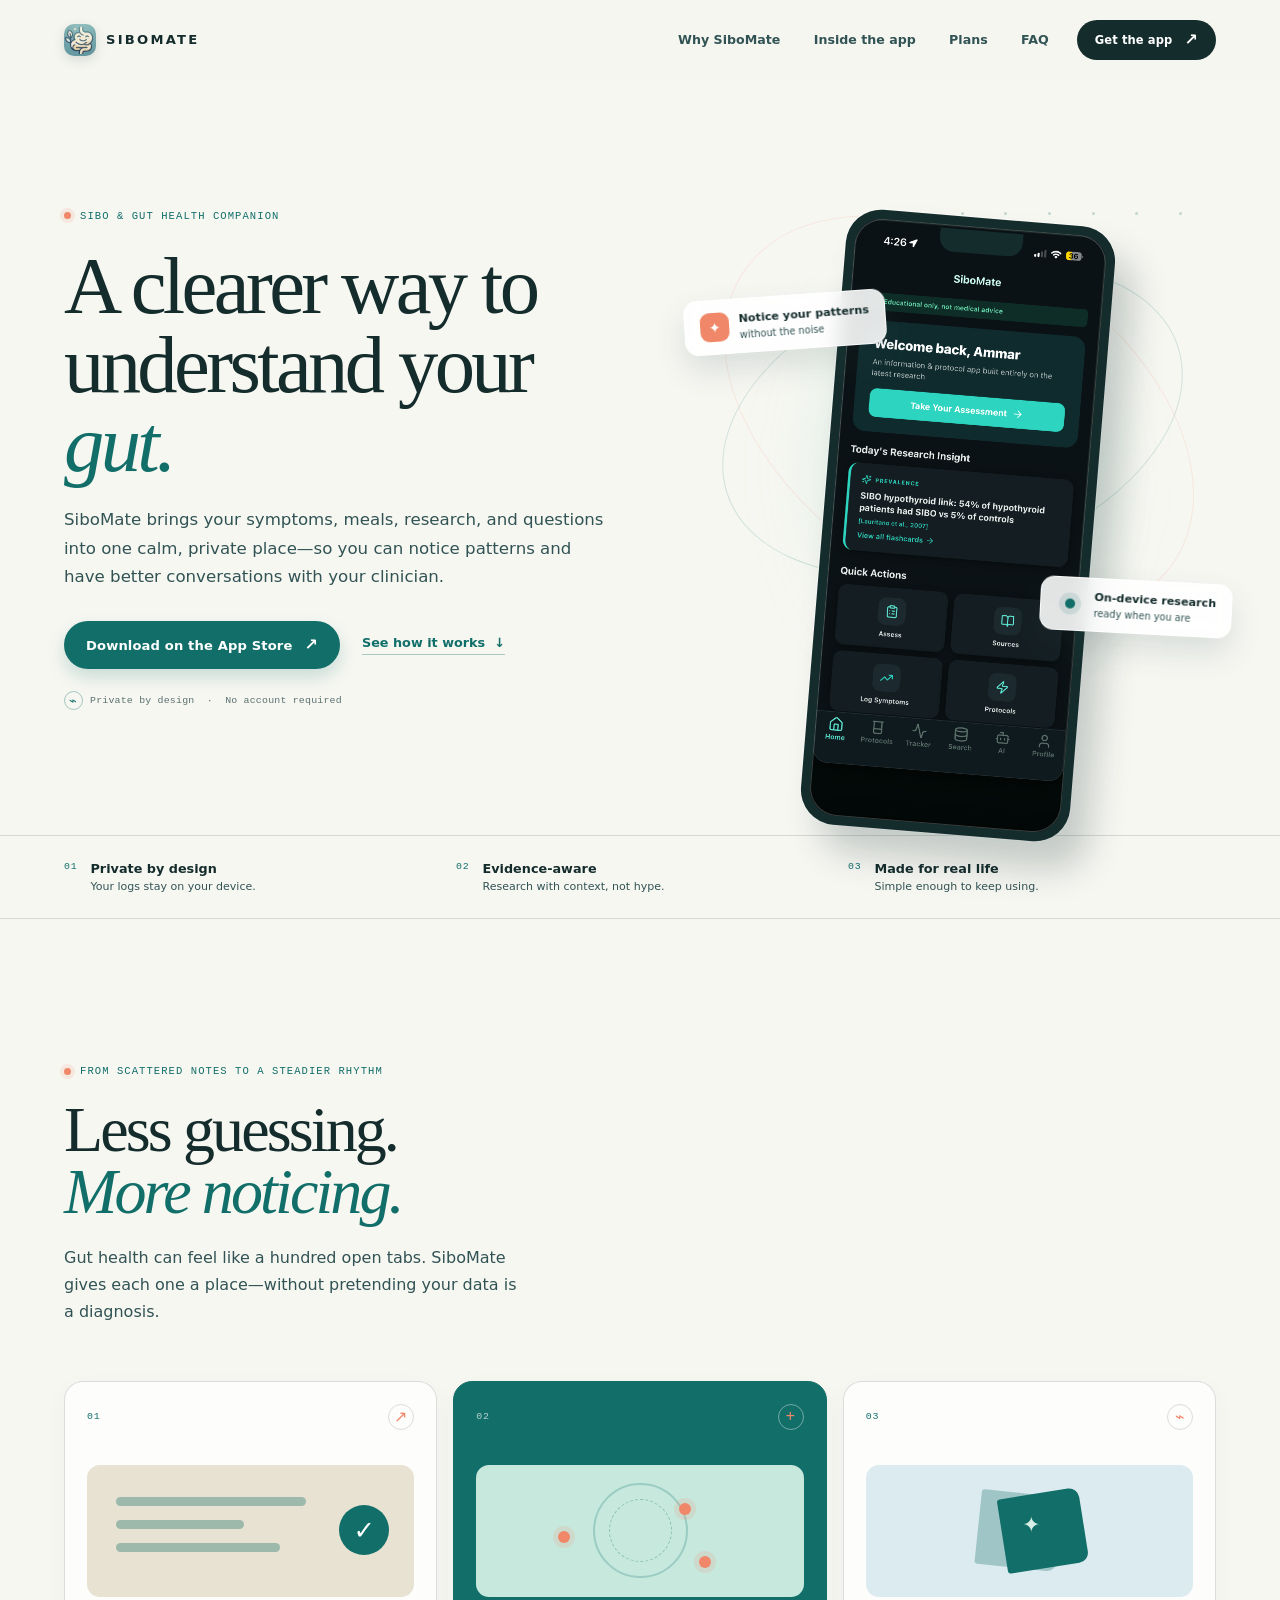
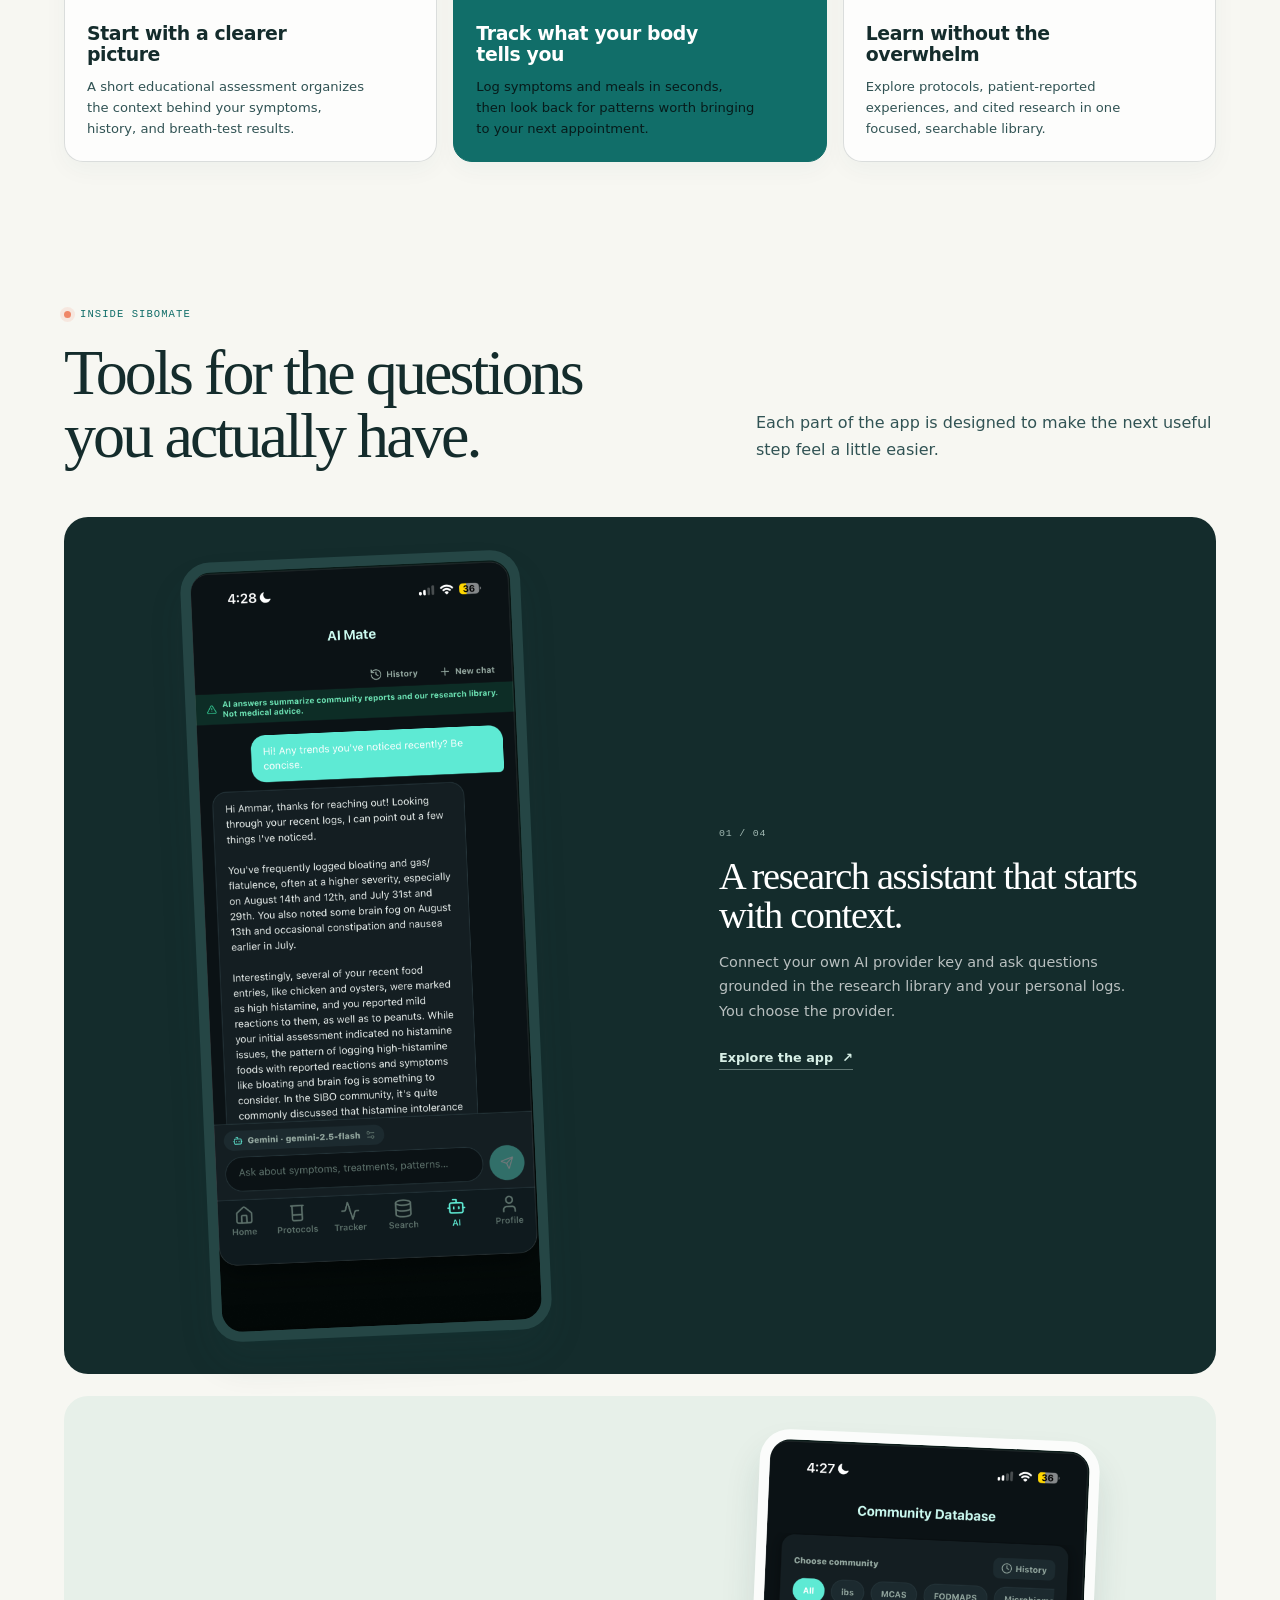
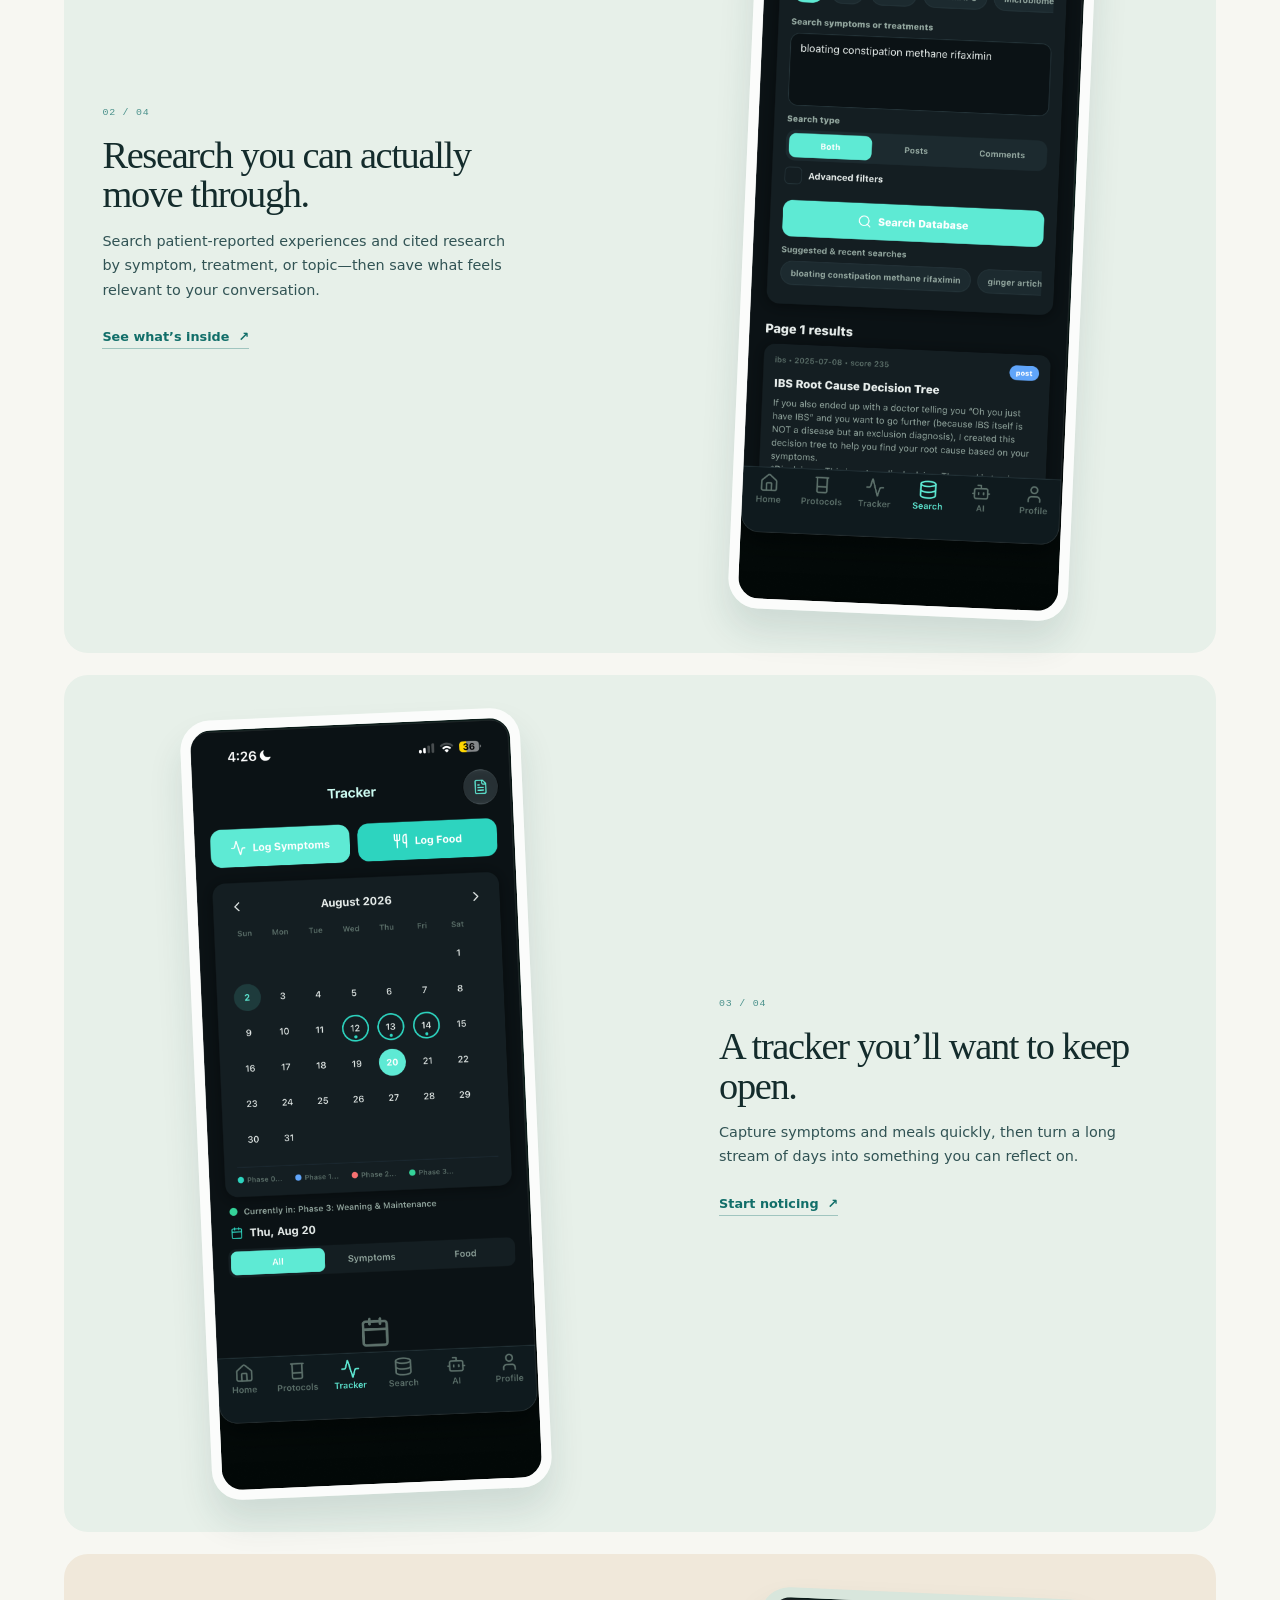
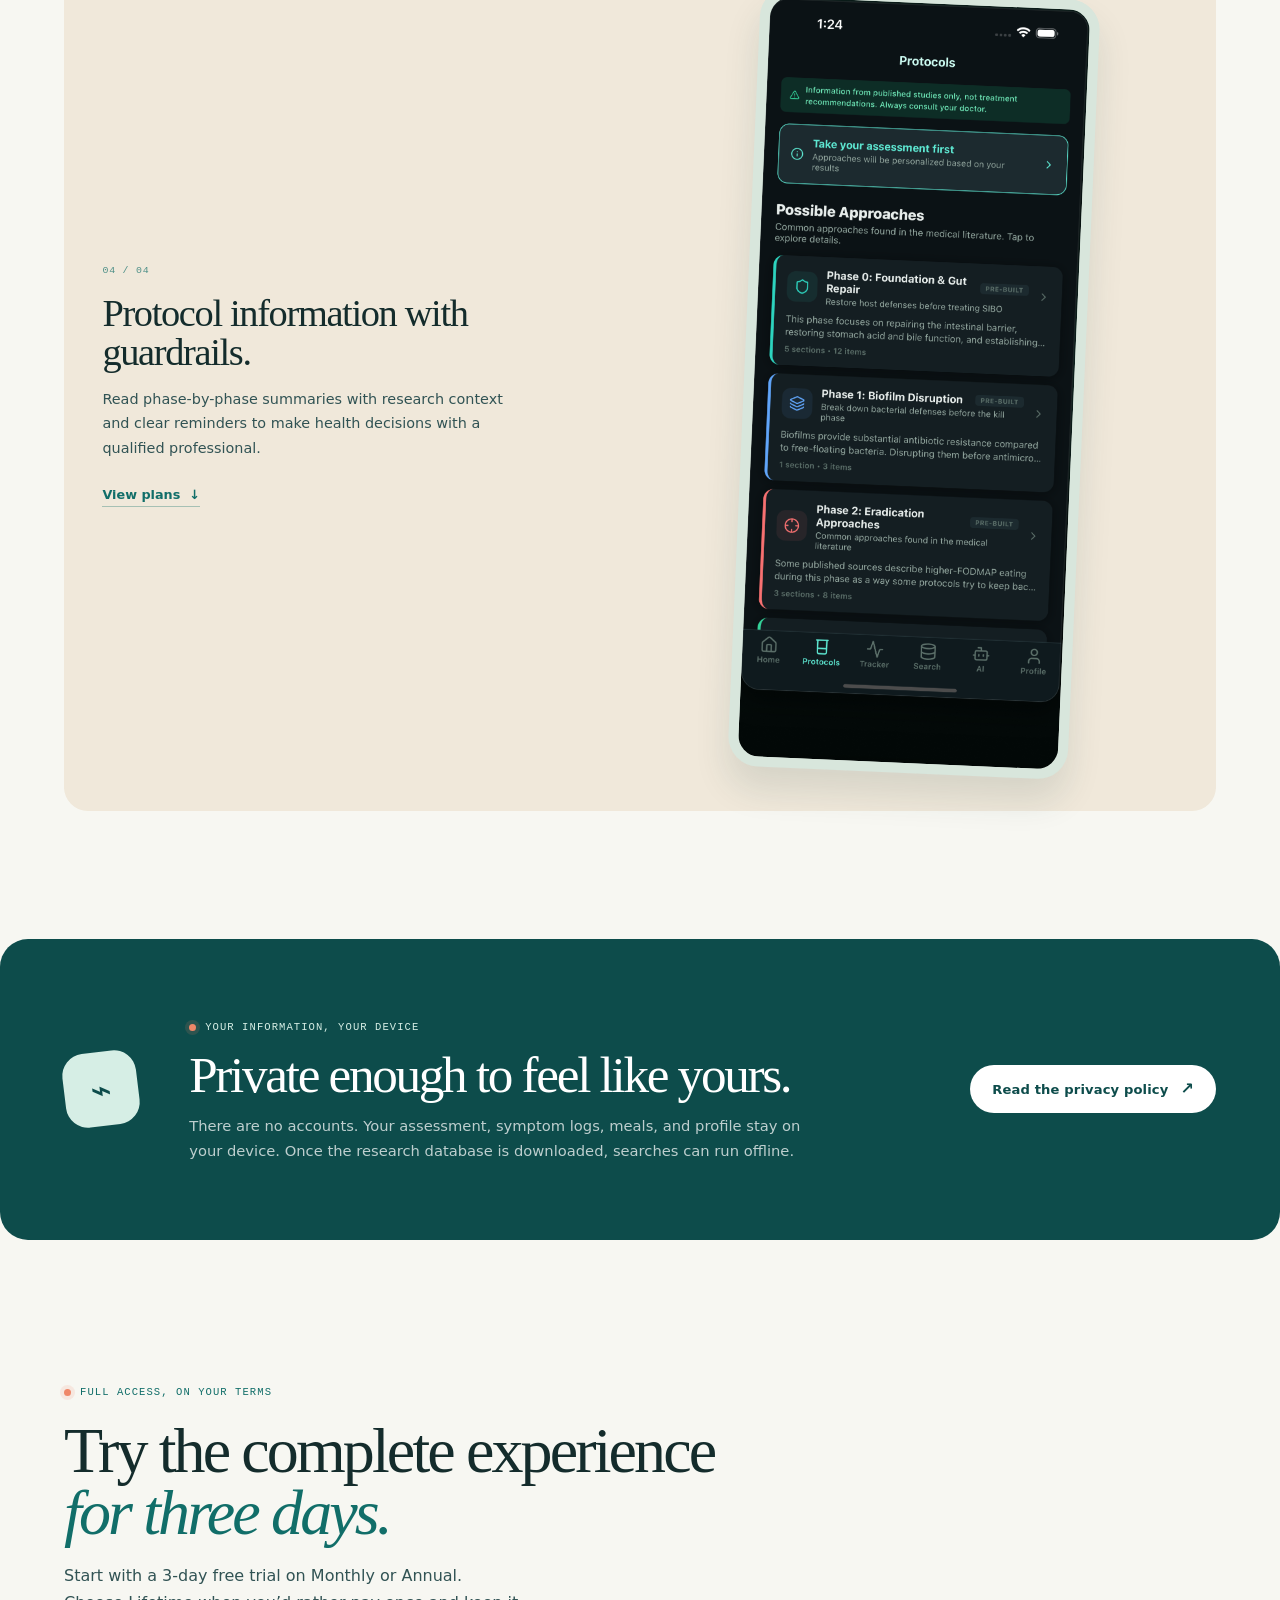
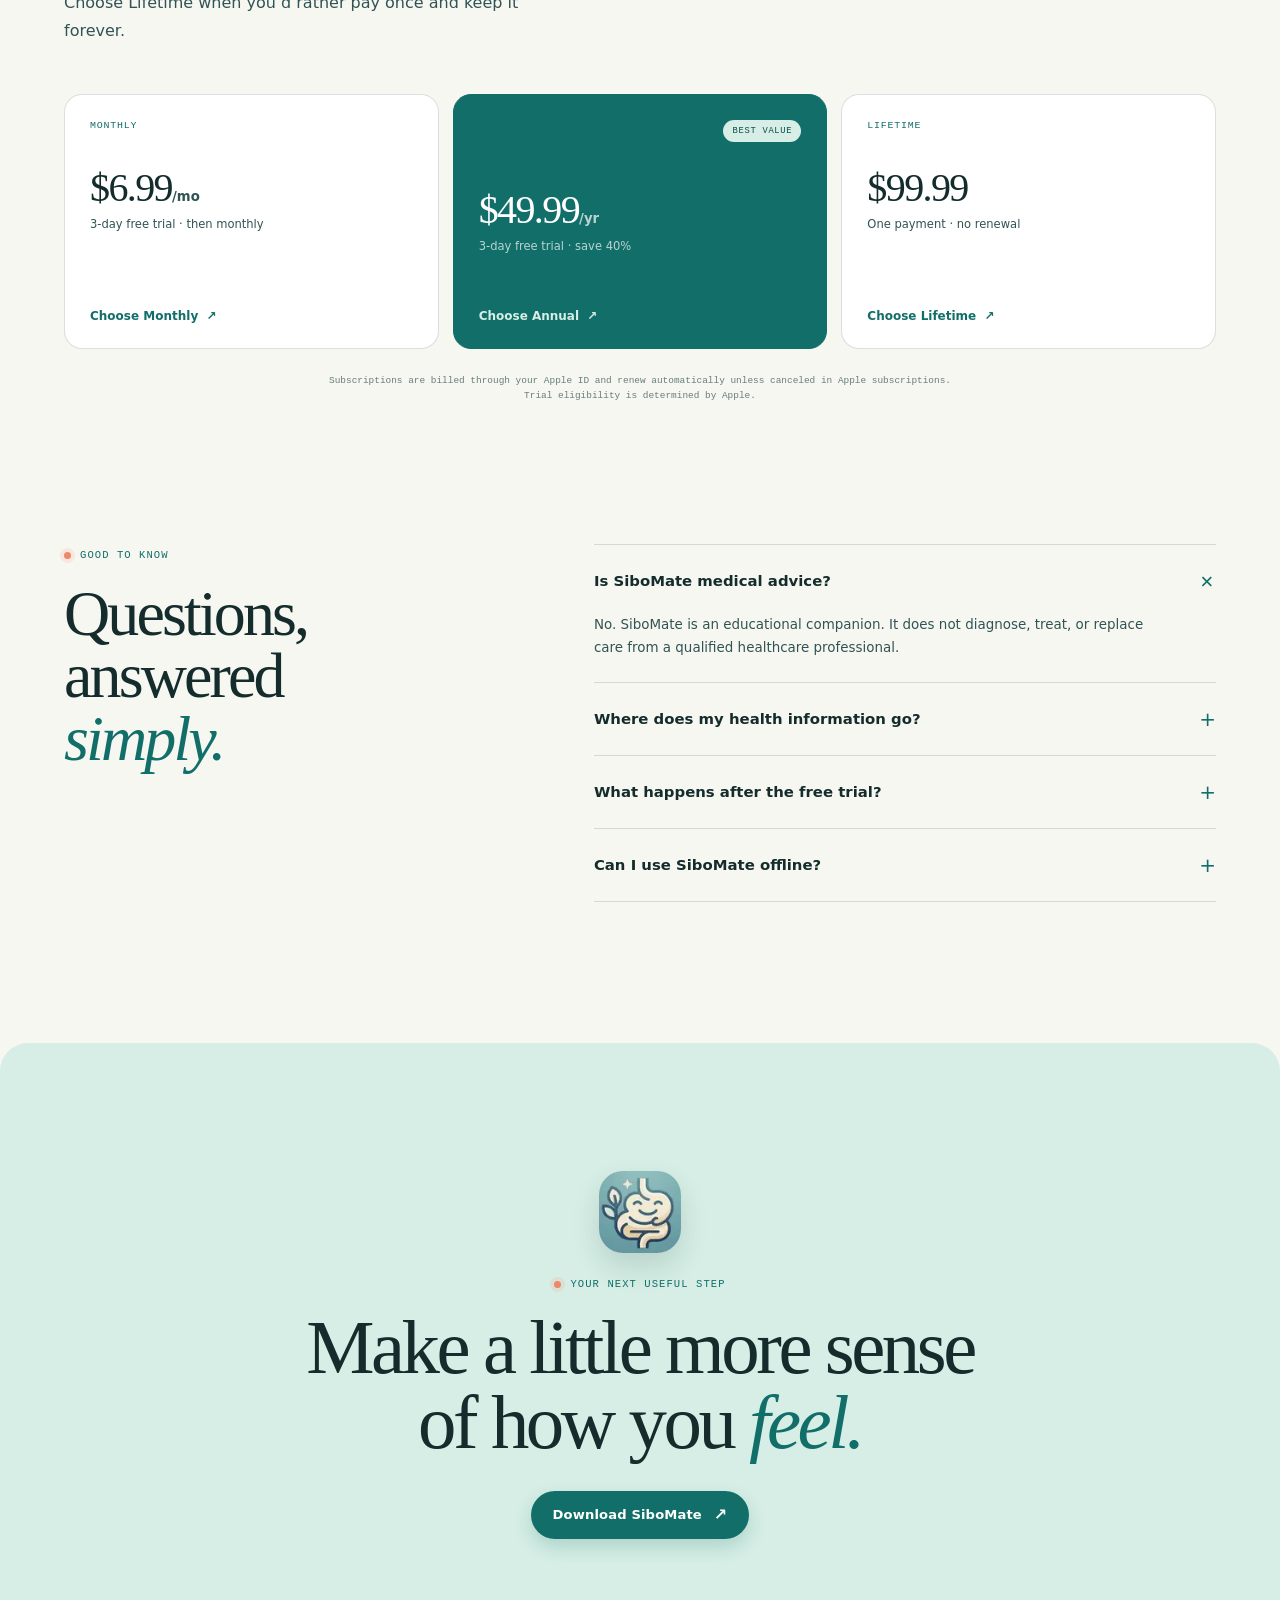
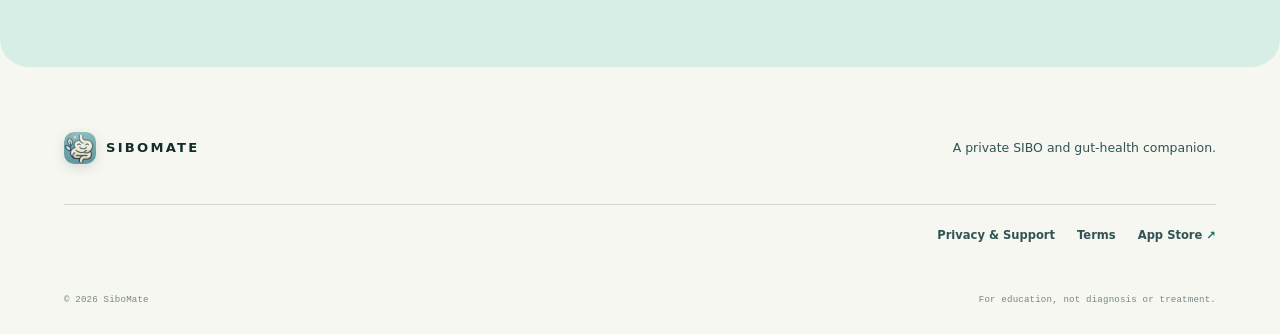
==== commit 9090ef55: "Add SEO metadata and production launch files" ====
--- a/index.html
+++ b/index.html
@@ -4,24 +4,69 @@
     <meta charset="UTF-8" />
     <meta name="viewport" content="width=device-width, initial-scale=1" />
     <meta name="theme-color" content="#f7f7f2" />
+    <meta name="referrer" content="strict-origin-when-cross-origin" />
+    <meta http-equiv="Content-Security-Policy" content="default-src 'self'; base-uri 'self'; object-src 'none'; frame-ancestors 'none'; form-action 'self'; script-src 'self' 'unsafe-inline'; style-src 'self' 'unsafe-inline' https://fonts.googleapis.com; font-src https://fonts.gstatic.com; img-src 'self' data:; connect-src 'self'; upgrade-insecure-requests" />
     <meta name="description" content="SiboMate is a private SIBO and gut-health companion for understanding symptoms, meals, research, and next steps." />
+    <link rel="canonical" href="https://sibomate.me/" />
     <meta property="og:title" content="SiboMate · A clearer way to understand your gut" />
     <meta property="og:description" content="A private SIBO companion for assessment, symptom tracking, research, and calmer conversations with your clinician." />
     <meta property="og:type" content="website" />
-    <meta property="og:image" content="icon.png" />
+    <meta property="og:url" content="https://sibomate.me/" />
+    <meta property="og:site_name" content="SiboMate" />
+    <meta property="og:image" content="https://sibomate.me/social-share.jpg" />
+    <meta property="og:image:width" content="1200" />
+    <meta property="og:image:height" content="630" />
+    <meta property="og:image:alt" content="SiboMate app icon on a calm ivory and sage background" />
+    <meta name="twitter:card" content="summary_large_image" />
+    <meta name="twitter:title" content="SiboMate · A clearer way to understand your gut" />
+    <meta name="twitter:description" content="A private SIBO companion for assessment, symptom tracking, research, and calmer conversations with your clinician." />
+    <meta name="twitter:image" content="https://sibomate.me/social-share.jpg" />
     <title>SiboMate · A clearer way to understand your gut</title>
-    <link rel="icon" href="icon.png" />
-    <link rel="apple-touch-icon" href="icon.png" />
+    <link rel="icon" type="image/png" sizes="32x32" href="favicon-32.png" />
+    <link rel="apple-touch-icon" sizes="180x180" href="apple-touch-icon.png" />
     <link rel="preconnect" href="https://fonts.googleapis.com" />
     <link rel="preconnect" href="https://fonts.gstatic.com" crossorigin />
     <link href="https://fonts.googleapis.com/css2?family=DM+Mono:wght@400;500&family=DM+Sans:wght@400;500;600;700&family=Fraunces:opsz,wght@9..144,500;9..144,600&display=swap" rel="stylesheet" />
     <link rel="stylesheet" href="styles.css?v=3" />
+    <script type="application/ld+json">
+      {
+        "@context": "https://schema.org",
+        "@graph": [
+          {
+            "@type": "SoftwareApplication",
+            "@id": "https://sibomate.me/#app",
+            "name": "SiboMate",
+            "url": "https://sibomate.me/",
+            "downloadUrl": "https://apps.apple.com/us/app/sibomate/id6792794417",
+            "applicationCategory": "HealthApplication",
+            "operatingSystem": "iOS",
+            "description": "A private SIBO and gut-health companion for organizing symptoms, meals, research, and questions for conversations with a clinician.",
+            "image": "https://sibomate.me/social-share.jpg",
+            "offers": [
+              { "@type": "Offer", "name": "Monthly", "price": "6.99", "priceCurrency": "USD" },
+              { "@type": "Offer", "name": "Annual", "price": "49.99", "priceCurrency": "USD" },
+              { "@type": "Offer", "name": "Lifetime", "price": "99.99", "priceCurrency": "USD" }
+            ]
+          },
+          {
+            "@type": "FAQPage",
+            "@id": "https://sibomate.me/#faq-schema",
+            "mainEntity": [
+              { "@type": "Question", "name": "Is SiboMate medical advice?", "acceptedAnswer": { "@type": "Answer", "text": "No. SiboMate is an educational companion. It does not diagnose, treat, or replace care from a qualified healthcare professional." } },
+              { "@type": "Question", "name": "Where does my health information go?", "acceptedAnswer": { "@type": "Answer", "text": "Your assessment, profile, symptoms, and meals stay on your device. The optional AI tool only sends information to the provider you choose with your own key." } },
+              { "@type": "Question", "name": "What happens after the free trial?", "acceptedAnswer": { "@type": "Answer", "text": "Monthly and Annual trials renew automatically through Apple unless canceled. Lifetime is a one-time purchase. If access ends, the app shows the purchase screen so you can choose a plan." } },
+              { "@type": "Question", "name": "Can I use SiboMate offline?", "acceptedAnswer": { "@type": "Answer", "text": "Yes. Once the research database is downloaded, searches run on your phone and do not require an account." } }
+            ]
+          }
+        ]
+      }
+    </script>
   </head>
   <body>
     <div class="site-shell">
       <header class="site-header" data-header>
         <a class="brand" href="#top" aria-label="SiboMate home">
-          <img class="brand-mark" src="icon.png" alt="" width="32" height="32" />
+          <img class="brand-mark" src="icon-ui.webp" alt="" width="32" height="32" />
           <span class="brand-name">SiboMate</span>
         </a>
         <nav class="desktop-nav" aria-label="Primary navigation">
@@ -155,7 +200,7 @@
         </section>
 
         <section class="final-cta section-pad reveal">
-          <img class="final-cta-mark" src="icon.png" alt="" width="82" height="82" />
+          <img class="final-cta-mark" src="icon-ui.webp" alt="" width="82" height="82" />
           <div class="eyebrow"><span class="eyebrow-dot"></span> Your next useful step</div>
           <h2>Make a little more sense<br />of how you <em>feel.</em></h2>
           <a class="button button-primary" href="https://apps.apple.com/us/app/sibomate/id6792794417" target="_blank" rel="noreferrer">Download SiboMate <span>↗</span></a>
@@ -163,7 +208,7 @@
       </main>
 
       <footer class="site-footer section-pad">
-        <div class="footer-main"><a class="brand" href="#top"><img class="brand-mark" src="icon.png" alt="" width="32" height="32" /><span class="brand-name">SiboMate</span></a><p>A private SIBO and gut-health companion.</p></div>
+        <div class="footer-main"><a class="brand" href="#top"><img class="brand-mark" src="icon-ui.webp" alt="" width="32" height="32" /><span class="brand-name">SiboMate</span></a><p>A private SIBO and gut-health companion.</p></div>
         <div class="footer-links"><a href="privacy.html">Privacy &amp; Support</a><a href="https://www.apple.com/legal/internet-services/itunes/dev/stdeula/" target="_blank" rel="noreferrer">Terms</a><a href="https://apps.apple.com/us/app/sibomate/id6792794417" target="_blank" rel="noreferrer">App Store <span>↗</span></a></div>
         <div class="footer-bottom"><span>© 2026 SiboMate</span><span>For education, not diagnosis or treatment.</span></div>
       </footer>
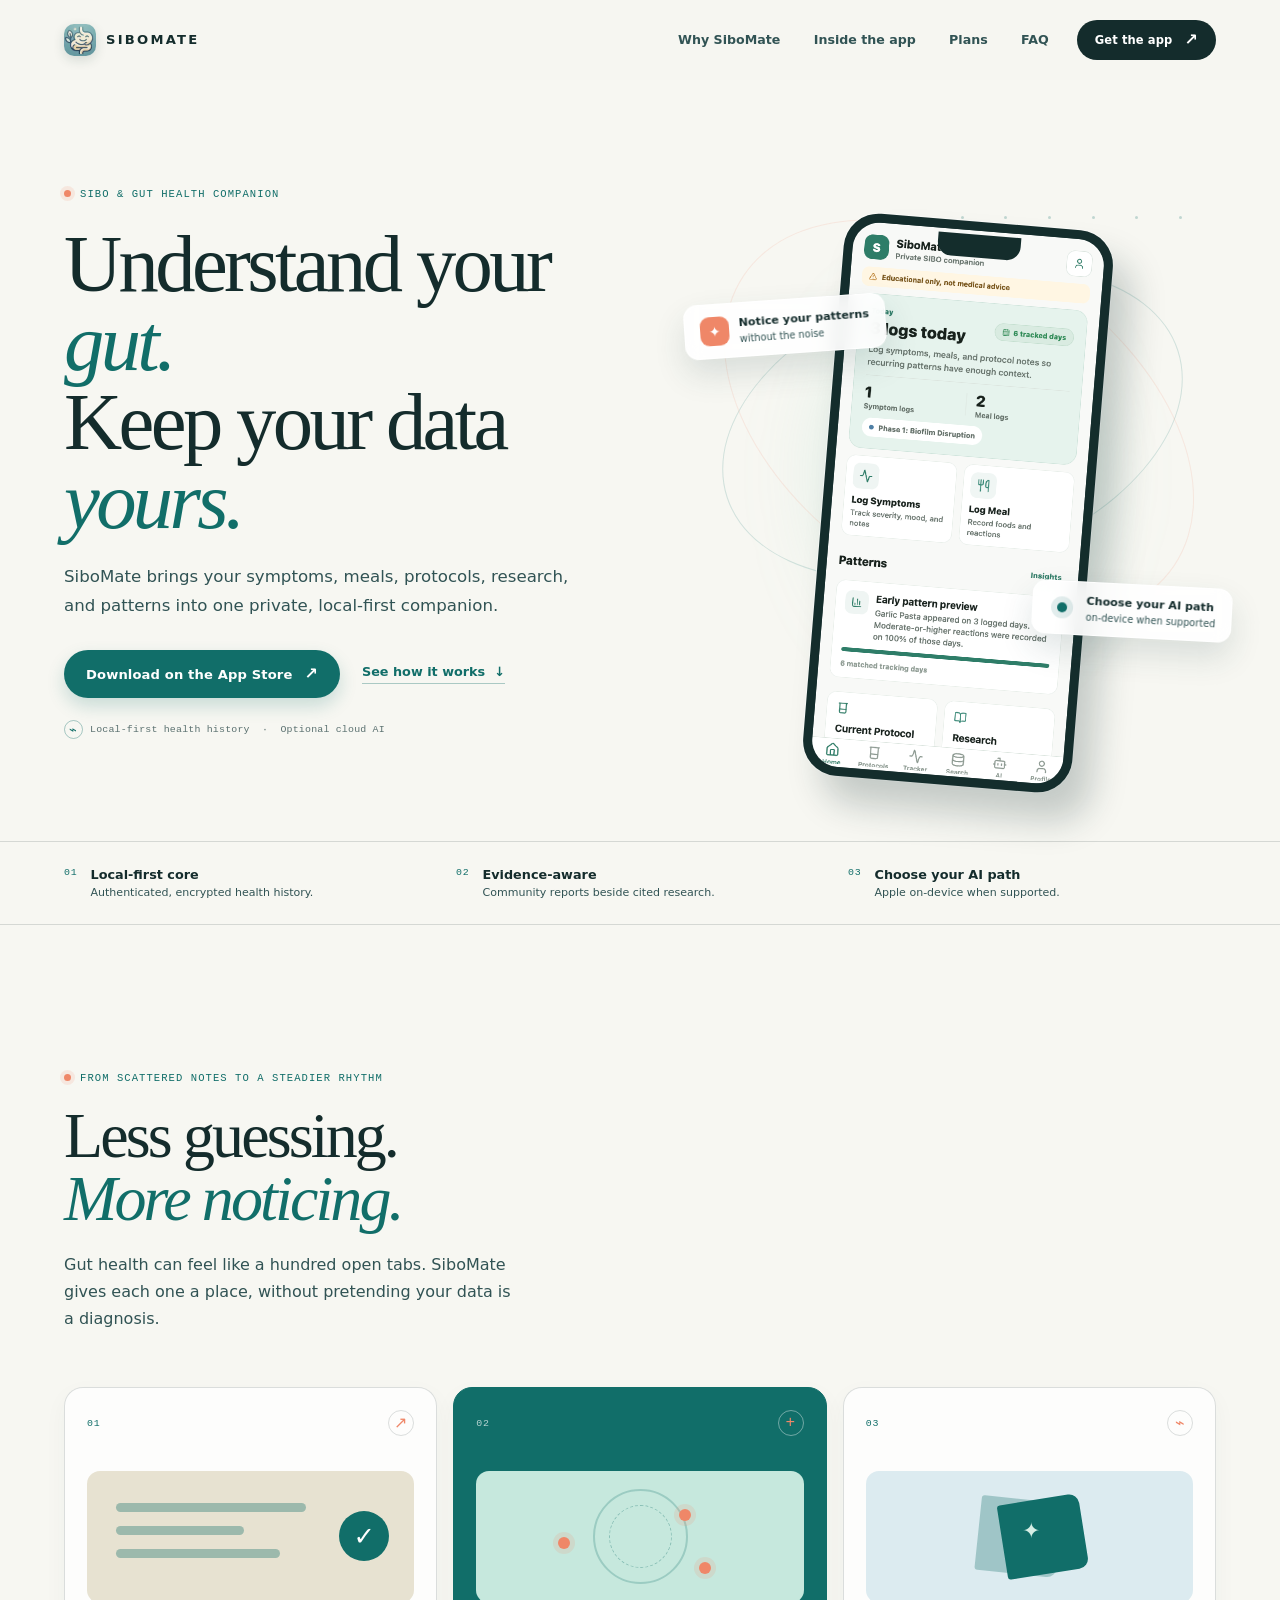
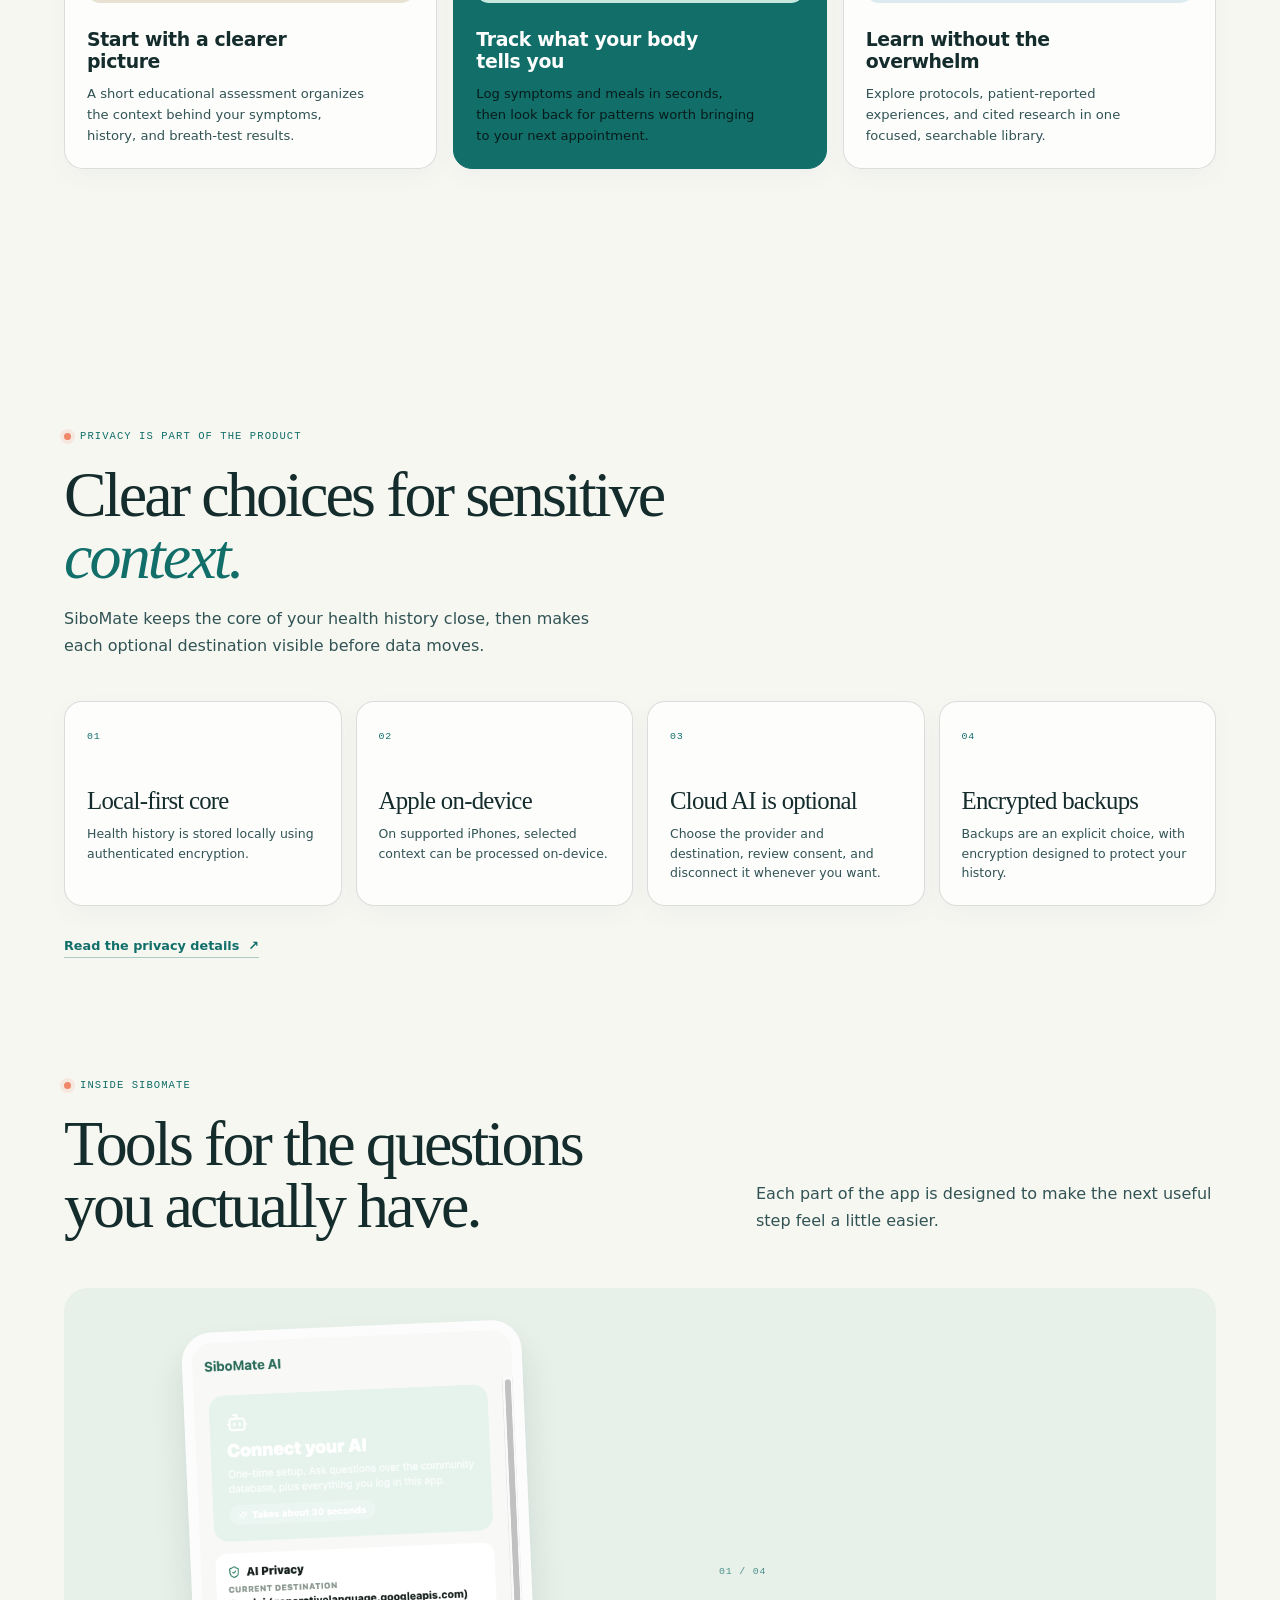
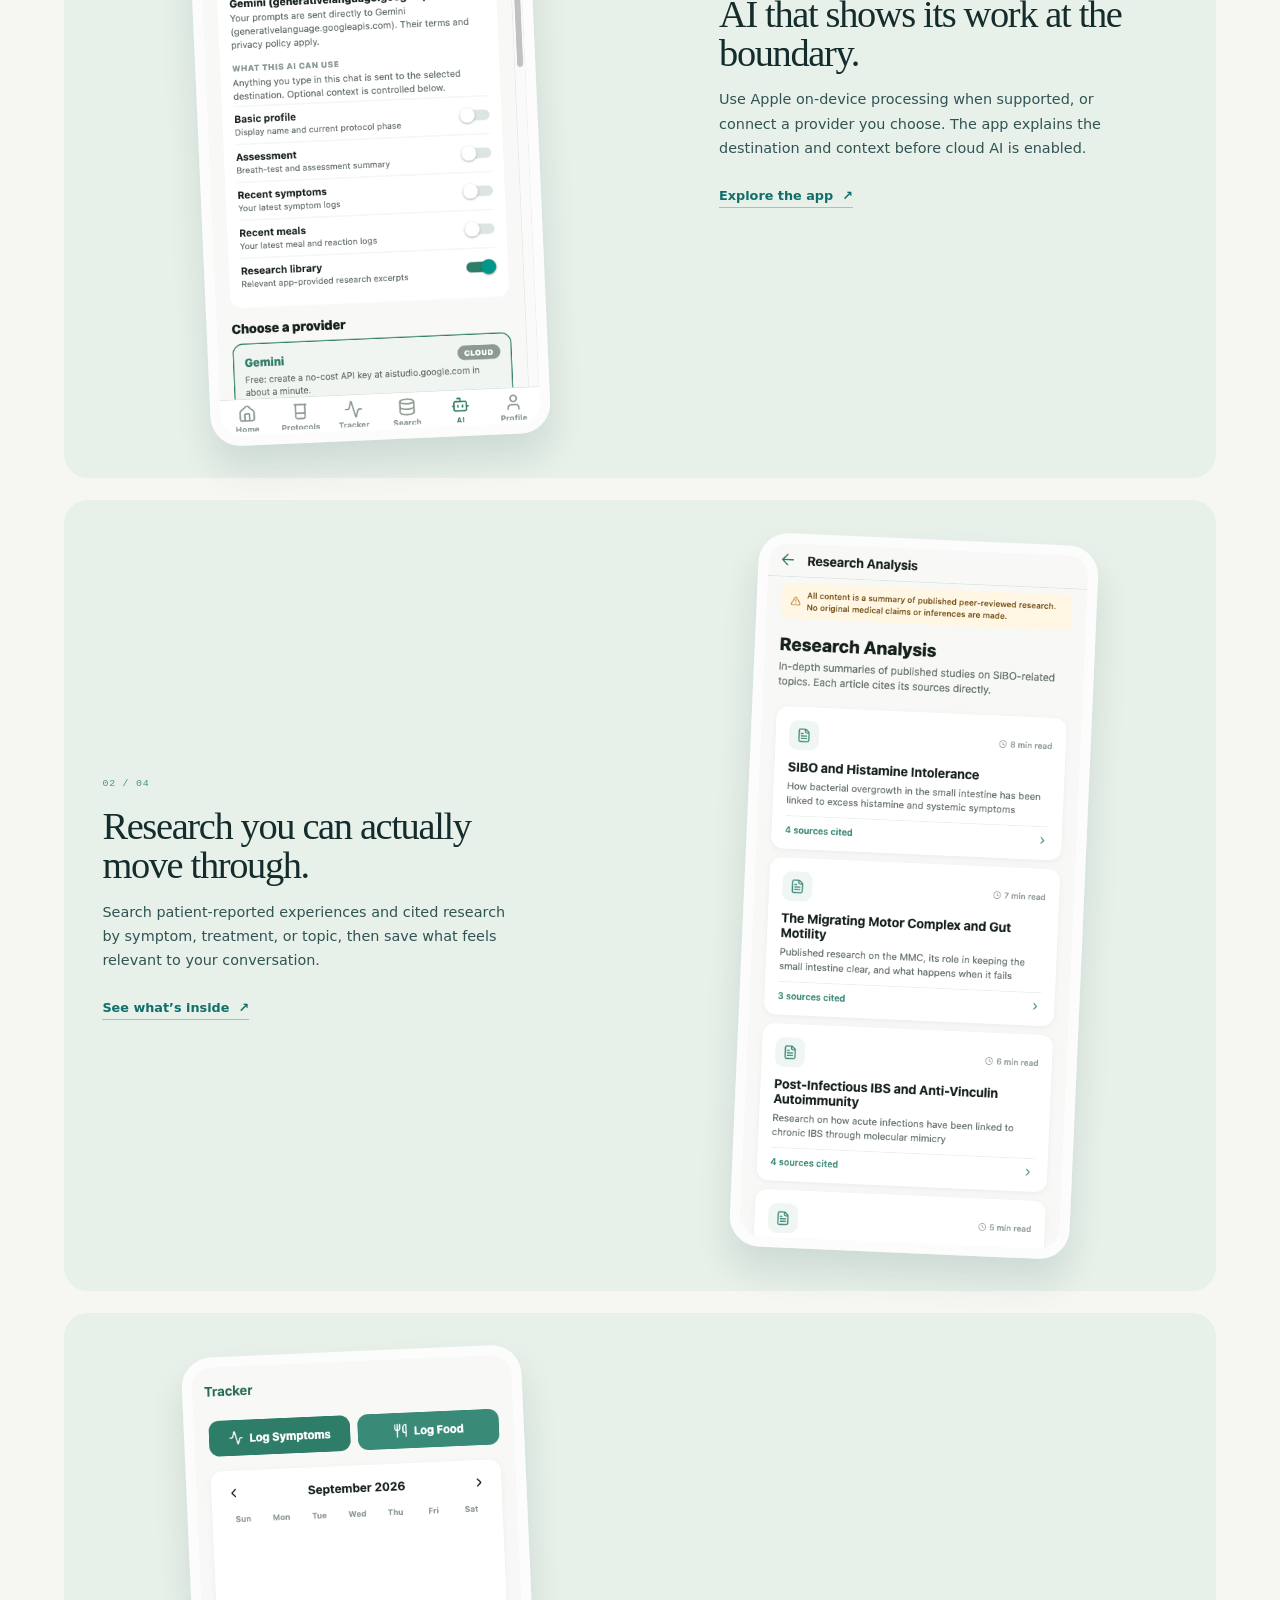
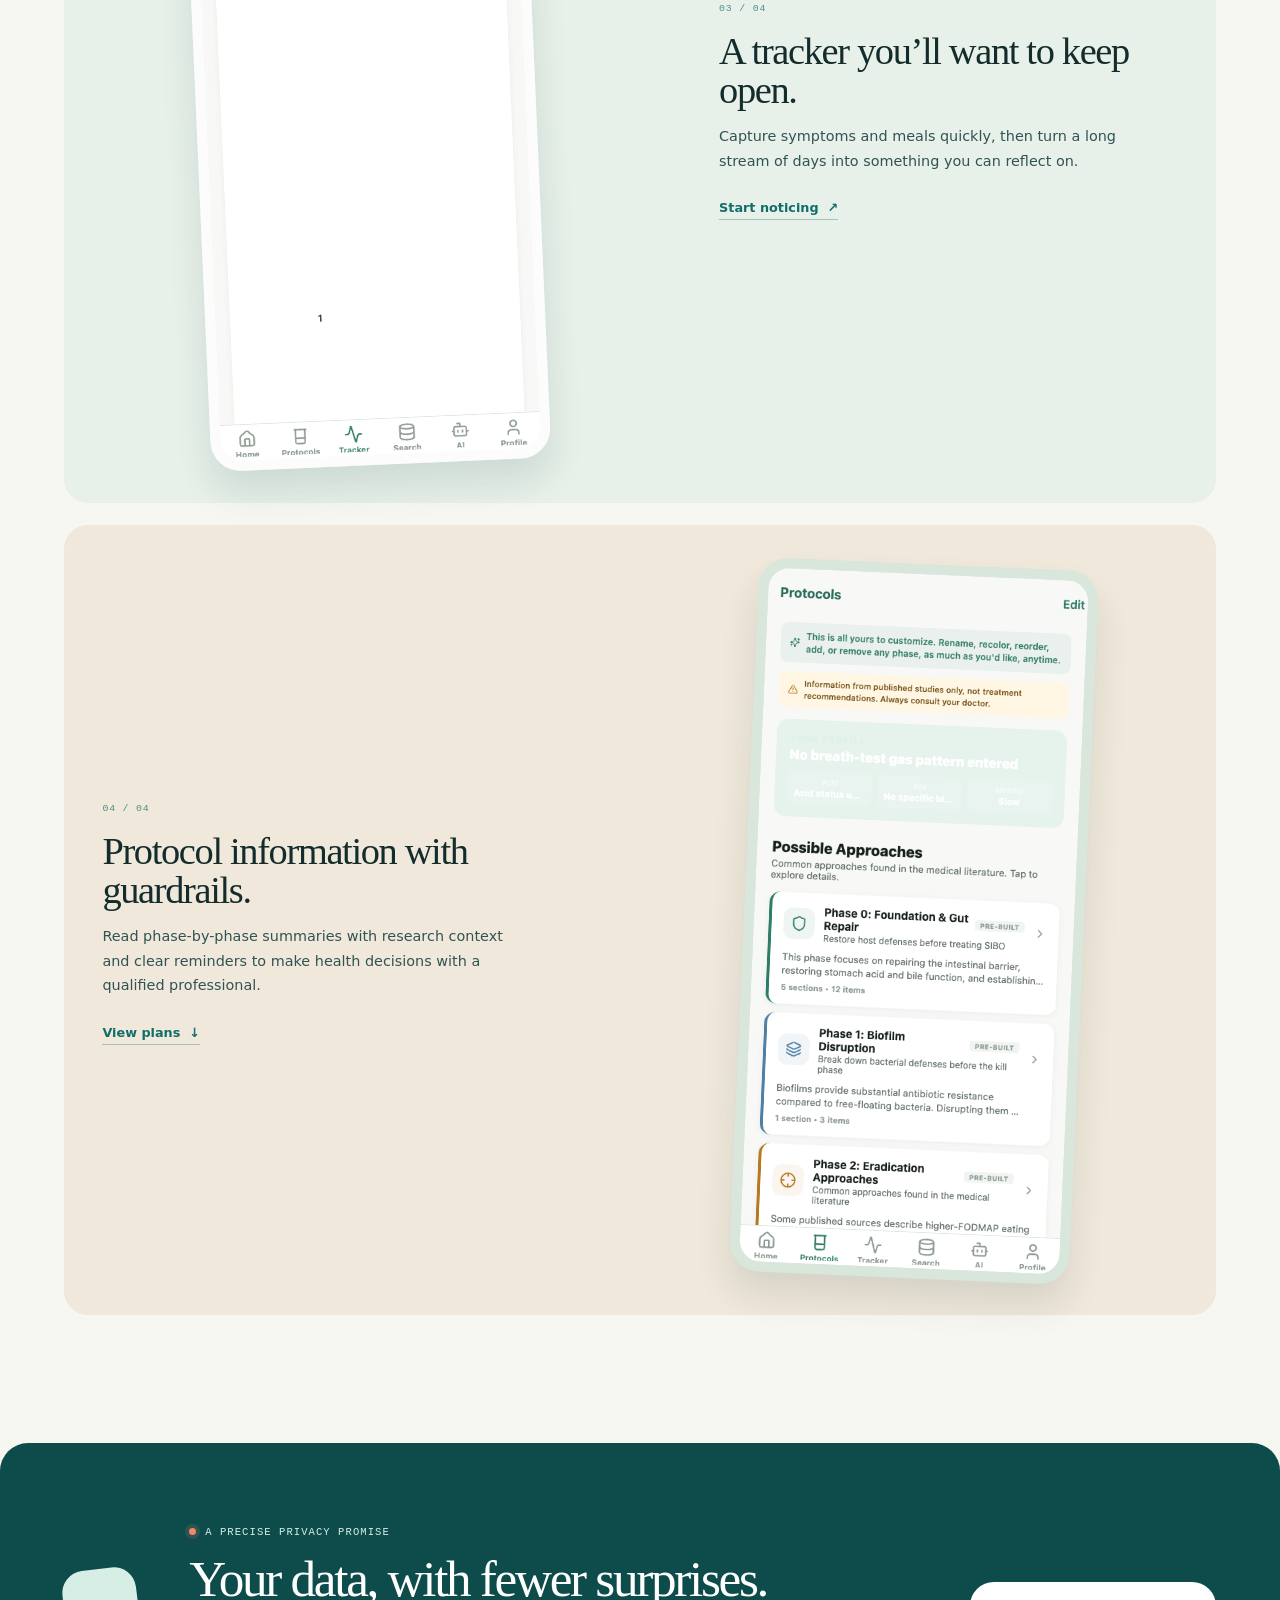
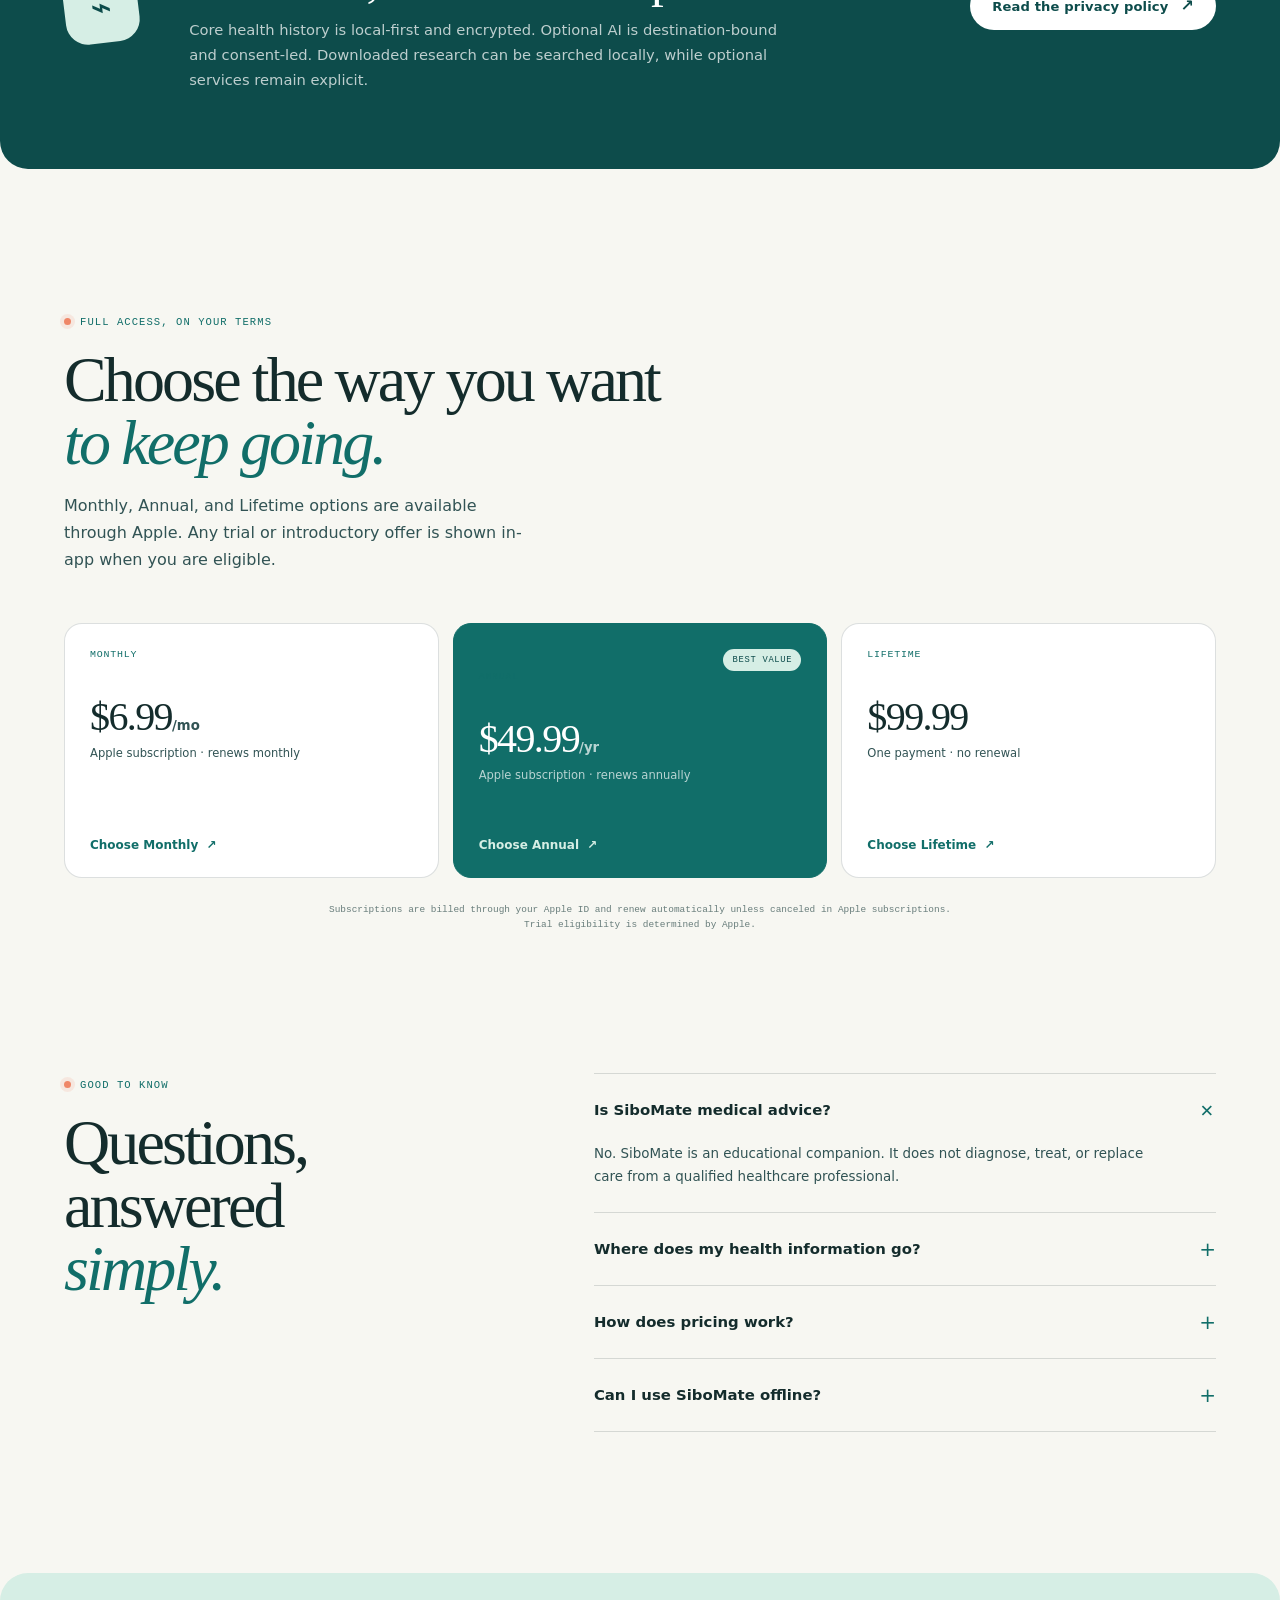
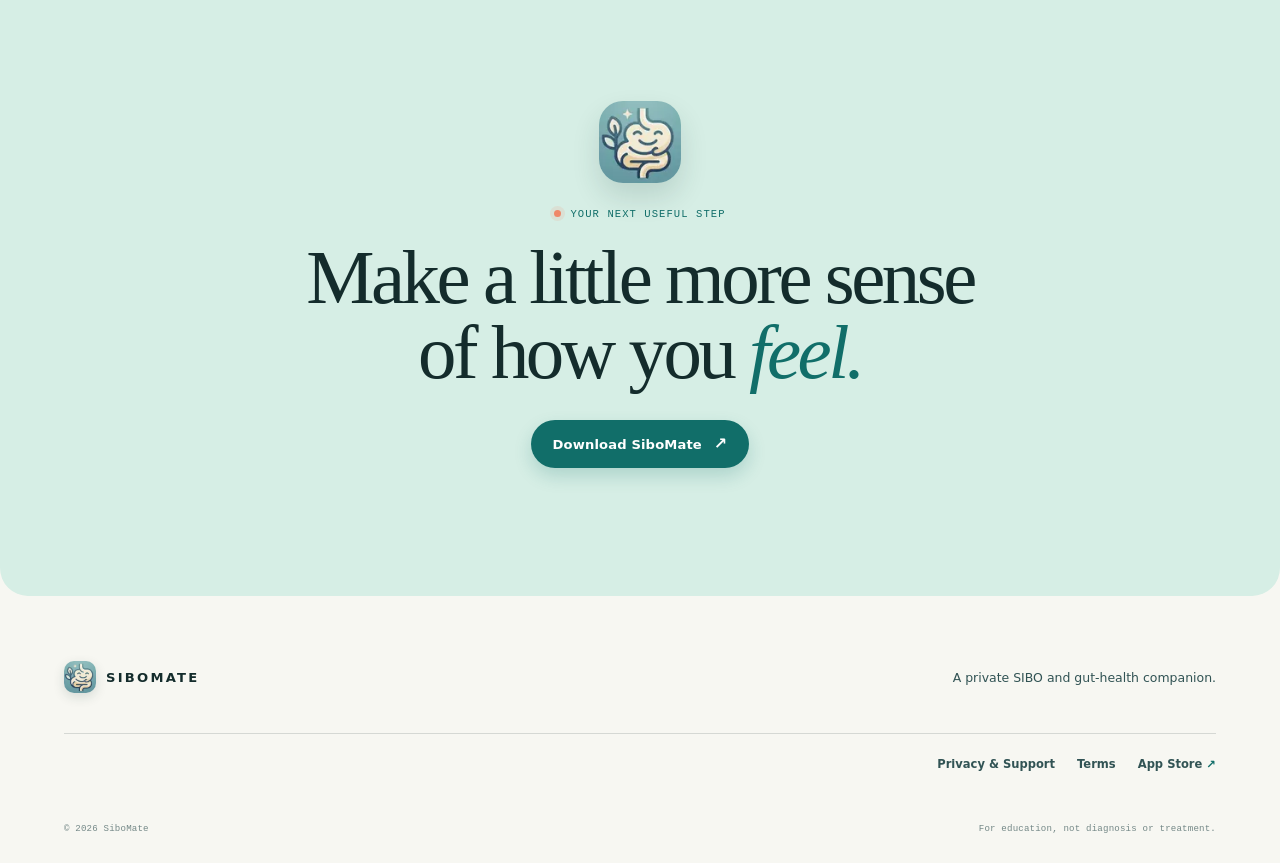
==== commit 39dd7a85: "marketing: rebrand site around privacy-first light product story" ====
--- a/index.html
+++ b/index.html
@@ -5,11 +5,11 @@
     <meta name="viewport" content="width=device-width, initial-scale=1" />
     <meta name="theme-color" content="#f7f7f2" />
     <meta name="referrer" content="strict-origin-when-cross-origin" />
-    <meta http-equiv="Content-Security-Policy" content="default-src 'self'; base-uri 'self'; object-src 'none'; frame-ancestors 'none'; form-action 'self'; script-src 'self' 'unsafe-inline'; style-src 'self' 'unsafe-inline' https://fonts.googleapis.com; font-src https://fonts.gstatic.com; img-src 'self' data:; connect-src 'self'; upgrade-insecure-requests" />
-    <meta name="description" content="SiboMate is a private SIBO and gut-health companion for understanding symptoms, meals, research, and next steps." />
+    <meta http-equiv="Content-Security-Policy" content="default-src 'self'; base-uri 'self'; object-src 'none'; form-action 'self'; script-src 'self' 'sha256-Xm7NBGJ/F4JLqzv/kAYmBsfwdS9WpnKqOWlL8F8ZYoI='; style-src 'self' 'unsafe-inline' https://fonts.googleapis.com; font-src https://fonts.gstatic.com; img-src 'self' data:; connect-src 'self'; upgrade-insecure-requests" />
+    <meta name="description" content="SiboMate is a privacy-first SIBO and gut-health companion for understanding symptoms, meals, research, and patterns." />
     <link rel="canonical" href="https://sibomate.me/" />
-    <meta property="og:title" content="SiboMate · A clearer way to understand your gut" />
-    <meta property="og:description" content="A private SIBO companion for assessment, symptom tracking, research, and calmer conversations with your clinician." />
+    <meta property="og:title" content="SiboMate · Understand your gut. Keep your data yours." />
+    <meta property="og:description" content="A local-first SIBO companion for symptoms, meals, protocols, research, and patterns." />
     <meta property="og:type" content="website" />
     <meta property="og:url" content="https://sibomate.me/" />
     <meta property="og:site_name" content="SiboMate" />
@@ -18,10 +18,10 @@
     <meta property="og:image:height" content="630" />
     <meta property="og:image:alt" content="SiboMate app icon on a calm ivory and sage background" />
     <meta name="twitter:card" content="summary_large_image" />
-    <meta name="twitter:title" content="SiboMate · A clearer way to understand your gut" />
-    <meta name="twitter:description" content="A private SIBO companion for assessment, symptom tracking, research, and calmer conversations with your clinician." />
+    <meta name="twitter:title" content="SiboMate · Understand your gut. Keep your data yours." />
+    <meta name="twitter:description" content="A local-first SIBO companion for symptoms, meals, protocols, research, and patterns." />
     <meta name="twitter:image" content="https://sibomate.me/social-share.jpg" />
-    <title>SiboMate · A clearer way to understand your gut</title>
+    <title>SiboMate · Understand your gut. Keep your data yours.</title>
     <link rel="icon" type="image/png" sizes="32x32" href="favicon-32.png" />
     <link rel="apple-touch-icon" sizes="180x180" href="apple-touch-icon.png" />
     <link rel="preconnect" href="https://fonts.googleapis.com" />
@@ -40,7 +40,7 @@
             "downloadUrl": "https://apps.apple.com/us/app/sibomate/id6792794417",
             "applicationCategory": "HealthApplication",
             "operatingSystem": "iOS",
-            "description": "A private SIBO and gut-health companion for organizing symptoms, meals, research, and questions for conversations with a clinician.",
+            "description": "A privacy-first SIBO and gut-health companion for organizing symptoms, meals, protocols, research, and patterns.",
             "image": "https://sibomate.me/social-share.jpg",
             "offers": [
               { "@type": "Offer", "name": "Monthly", "price": "6.99", "priceCurrency": "USD" },
@@ -53,9 +53,9 @@
             "@id": "https://sibomate.me/#faq-schema",
             "mainEntity": [
               { "@type": "Question", "name": "Is SiboMate medical advice?", "acceptedAnswer": { "@type": "Answer", "text": "No. SiboMate is an educational companion. It does not diagnose, treat, or replace care from a qualified healthcare professional." } },
-              { "@type": "Question", "name": "Where does my health information go?", "acceptedAnswer": { "@type": "Answer", "text": "Your assessment, profile, symptoms, and meals stay on your device. The optional AI tool only sends information to the provider you choose with your own key." } },
-              { "@type": "Question", "name": "What happens after the free trial?", "acceptedAnswer": { "@type": "Answer", "text": "Monthly and Annual trials renew automatically through Apple unless canceled. Lifetime is a one-time purchase. If access ends, the app shows the purchase screen so you can choose a plan." } },
-              { "@type": "Question", "name": "Can I use SiboMate offline?", "acceptedAnswer": { "@type": "Answer", "text": "Yes. Once the research database is downloaded, searches run on your phone and do not require an account." } }
+              { "@type": "Question", "name": "Where does my health information go?", "acceptedAnswer": { "@type": "Answer", "text": "Core health history is stored locally using authenticated encryption. Optional AI requests are sent to the provider and destination you choose after consent. Encrypted backups are opt-in." } },
+              { "@type": "Question", "name": "How does pricing work?", "acceptedAnswer": { "@type": "Answer", "text": "SiboMate offers Monthly, Annual, and Lifetime options through Apple. Any trial or introductory offer is shown in-app when Apple determines that you are eligible." } },
+              { "@type": "Question", "name": "Can I use SiboMate offline?", "acceptedAnswer": { "@type": "Answer", "text": "After the research database is downloaded, local search can run on your phone. Optional cloud services still require their own connection and consent." } }
             ]
           }
         ]
@@ -90,13 +90,13 @@
         <section class="hero section-pad">
           <div class="hero-copy reveal">
             <div class="eyebrow"><span class="eyebrow-dot"></span> SIBO &amp; gut health companion</div>
-            <h1>A clearer way to understand your <em>gut.</em></h1>
-            <p class="hero-lede">SiboMate brings your symptoms, meals, research, and questions into one calm, private place—so you can notice patterns and have better conversations with your clinician.</p>
+            <h1>Understand your <em>gut.</em><br />Keep your data <em>yours.</em></h1>
+            <p class="hero-lede">SiboMate brings your symptoms, meals, protocols, research, and patterns into one private, local-first companion.</p>
             <div class="hero-actions">
               <a class="button button-primary" href="https://apps.apple.com/us/app/sibomate/id6792794417" target="_blank" rel="noreferrer">Download on the App Store <span>↗</span></a>
               <a class="text-link" href="#why">See how it works <span>↓</span></a>
             </div>
-            <div class="hero-note"><span class="lock-icon">⌁</span> Private by design&nbsp; · &nbsp;No account required</div>
+            <div class="hero-note"><span class="lock-icon">⌁</span> Local-first health history&nbsp; · &nbsp;Optional cloud AI</div>
           </div>
           <div class="hero-visual reveal reveal-delay">
             <div class="visual-grid" aria-hidden="true"><span></span><span></span><span></span><span></span><span></span><span></span></div>
@@ -110,21 +110,21 @@
               </div>
             </div>
             <div class="floating-card floating-card-top"><span class="floating-icon">✦</span><div><strong>Notice your patterns</strong><small>without the noise</small></div></div>
-            <div class="floating-card floating-card-bottom"><span class="pulse-dot"></span><div><strong>On-device research</strong><small>ready when you are</small></div></div>
+            <div class="floating-card floating-card-bottom"><span class="pulse-dot"></span><div><strong>Choose your AI path</strong><small>on-device when supported</small></div></div>
           </div>
         </section>
 
         <section class="trust-strip section-pad" aria-label="SiboMate principles">
-          <div class="trust-item"><span class="trust-number">01</span><div><strong>Private by design</strong><small>Your logs stay on your device.</small></div></div>
-          <div class="trust-item"><span class="trust-number">02</span><div><strong>Evidence-aware</strong><small>Research with context, not hype.</small></div></div>
-          <div class="trust-item"><span class="trust-number">03</span><div><strong>Made for real life</strong><small>Simple enough to keep using.</small></div></div>
+          <div class="trust-item"><span class="trust-number">01</span><div><strong>Local-first core</strong><small>Authenticated, encrypted health history.</small></div></div>
+          <div class="trust-item"><span class="trust-number">02</span><div><strong>Evidence-aware</strong><small>Community reports beside cited research.</small></div></div>
+          <div class="trust-item"><span class="trust-number">03</span><div><strong>Choose your AI path</strong><small>Apple on-device when supported.</small></div></div>
         </section>
 
         <section class="story section-pad" id="why">
           <div class="section-intro reveal">
             <div class="eyebrow"><span class="eyebrow-dot"></span> From scattered notes to a steadier rhythm</div>
             <h2>Less guessing.<br /><em>More noticing.</em></h2>
-            <p>Gut health can feel like a hundred open tabs. SiboMate gives each one a place—without pretending your data is a diagnosis.</p>
+            <p>Gut health can feel like a hundred open tabs. SiboMate gives each one a place, without pretending your data is a diagnosis.</p>
           </div>
           <div class="steps-grid">
             <article class="step-card reveal">
@@ -148,26 +148,37 @@
           </div>
         </section>
 
+        <section class="privacy-proof section-pad" id="privacy">
+          <div class="privacy-proof-heading"><div class="eyebrow"><span class="eyebrow-dot"></span> Privacy is part of the product</div><h2>Clear choices for sensitive <em>context.</em></h2><p>SiboMate keeps the core of your health history close, then makes each optional destination visible before data moves.</p></div>
+          <div class="proof-grid">
+            <article class="proof-card"><span class="proof-number">01</span><h3>Local-first core</h3><p>Health history is stored locally using authenticated encryption.</p></article>
+            <article class="proof-card"><span class="proof-number">02</span><h3>Apple on-device</h3><p>On supported iPhones, selected context can be processed on-device.</p></article>
+            <article class="proof-card"><span class="proof-number">03</span><h3>Cloud AI is optional</h3><p>Choose the provider and destination, review consent, and disconnect it whenever you want.</p></article>
+            <article class="proof-card"><span class="proof-number">04</span><h3>Encrypted backups</h3><p>Backups are an explicit choice, with encryption designed to protect your history.</p></article>
+          </div>
+          <a href="privacy.html" class="text-link">Read the privacy details <span>↗</span></a>
+        </section>
+
         <section class="features section-pad" id="features">
           <div class="feature-heading reveal">
             <div><div class="eyebrow"><span class="eyebrow-dot"></span> Inside SiboMate</div><h2>Tools for the questions<br />you actually have.</h2></div>
             <p>Each part of the app is designed to make the next useful step feel a little easier.</p>
           </div>
           <div class="feature-showcase">
-            <article class="feature-row feature-row-dark reveal">
-              <div class="feature-image feature-image-dark"><img src="app-ai.png" alt="SiboMate AI research assistant screen" loading="lazy" /></div>
-              <div class="feature-copy"><span class="feature-index">01 / 04</span><h3>A research assistant that starts with context.</h3><p>Connect your own AI provider key and ask questions grounded in the research library and your personal logs. You choose the provider.</p><a href="https://apps.apple.com/us/app/sibomate/id6792794417" target="_blank" rel="noreferrer" class="text-link text-link-light">Explore the app <span>↗</span></a></div>
+            <article class="feature-row reveal">
+              <div class="feature-image"><img src="app-ai.png" alt="SiboMate AI setup screen showing provider choice and context controls" /></div>
+              <div class="feature-copy"><span class="feature-index">01 / 04</span><h3>AI that shows its work at the boundary.</h3><p>Use Apple on-device processing when supported, or connect a provider you choose. The app explains the destination and context before cloud AI is enabled.</p><a href="https://apps.apple.com/us/app/sibomate/id6792794417" target="_blank" rel="noreferrer" class="text-link">Explore the app <span>↗</span></a></div>
             </article>
             <article class="feature-row feature-row-reverse reveal">
-              <div class="feature-image"><img src="app-database.png" alt="SiboMate patient experience research database" loading="lazy" /></div>
-              <div class="feature-copy"><span class="feature-index">02 / 04</span><h3>Research you can actually move through.</h3><p>Search patient-reported experiences and cited research by symptom, treatment, or topic—then save what feels relevant to your conversation.</p><a href="https://apps.apple.com/us/app/sibomate/id6792794417" target="_blank" rel="noreferrer" class="text-link">See what’s inside <span>↗</span></a></div>
+              <div class="feature-image"><img src="app-database.png" alt="SiboMate research analysis screen with cited SIBO articles" /></div>
+              <div class="feature-copy"><span class="feature-index">02 / 04</span><h3>Research you can actually move through.</h3><p>Search patient-reported experiences and cited research by symptom, treatment, or topic, then save what feels relevant to your conversation.</p><a href="https://apps.apple.com/us/app/sibomate/id6792794417" target="_blank" rel="noreferrer" class="text-link">See what’s inside <span>↗</span></a></div>
             </article>
             <article class="feature-row reveal">
-              <div class="feature-image"><img src="app-tracker.png" alt="SiboMate symptom and food tracker screen" loading="lazy" /></div>
+              <div class="feature-image"><img src="app-tracker.png" alt="SiboMate tracker screen for logging meals and symptoms" /></div>
               <div class="feature-copy"><span class="feature-index">03 / 04</span><h3>A tracker you’ll want to keep open.</h3><p>Capture symptoms and meals quickly, then turn a long stream of days into something you can reflect on.</p><a href="https://apps.apple.com/us/app/sibomate/id6792794417" target="_blank" rel="noreferrer" class="text-link">Start noticing <span>↗</span></a></div>
             </article>
             <article class="feature-row feature-row-reverse feature-row-last reveal">
-              <div class="feature-image feature-image-sage"><img src="app-protocols.png" alt="SiboMate protocol library screen" loading="lazy" /></div>
+              <div class="feature-image feature-image-sage"><img src="app-protocols.png" alt="SiboMate protocol library with phases and research context" /></div>
               <div class="feature-copy"><span class="feature-index">04 / 04</span><h3>Protocol information with guardrails.</h3><p>Read phase-by-phase summaries with research context and clear reminders to make health decisions with a qualified professional.</p><a href="#plans" class="text-link">View plans <span>↓</span></a></div>
             </article>
           </div>
@@ -175,15 +186,15 @@
 
         <section class="privacy-band section-pad reveal">
           <div class="privacy-icon"><span>⌁</span></div>
-          <div><div class="eyebrow eyebrow-light"><span class="eyebrow-dot"></span> Your information, your device</div><h2>Private enough to feel like yours.</h2><p>There are no accounts. Your assessment, symptom logs, meals, and profile stay on your device. Once the research database is downloaded, searches can run offline.</p></div>
+          <div><div class="eyebrow eyebrow-light"><span class="eyebrow-dot"></span> A precise privacy promise</div><h2>Your data, with fewer surprises.</h2><p>Core health history is local-first and encrypted. Optional AI is destination-bound and consent-led. Downloaded research can be searched locally, while optional services remain explicit.</p></div>
           <a href="privacy.html" class="button button-light">Read the privacy policy <span>↗</span></a>
         </section>
 
         <section class="plans section-pad" id="plans">
-          <div class="plans-intro reveal"><div class="eyebrow"><span class="eyebrow-dot"></span> Full access, on your terms</div><h2>Try the complete experience<br /><em>for three days.</em></h2><p>Start with a 3-day free trial on Monthly or Annual. Choose Lifetime when you’d rather pay once and keep it forever.</p></div>
+          <div class="plans-intro reveal"><div class="eyebrow"><span class="eyebrow-dot"></span> Full access, on your terms</div><h2>Choose the way you want<br /><em>to keep going.</em></h2><p>Monthly, Annual, and Lifetime options are available through Apple. Any trial or introductory offer is shown in-app when you are eligible.</p></div>
           <div class="plan-grid reveal reveal-delay-short">
-            <div class="plan-card"><span class="plan-label">Monthly</span><strong>$6.99<span>/mo</span></strong><small>3-day free trial · then monthly</small><a href="https://apps.apple.com/us/app/sibomate/id6792794417" target="_blank" rel="noreferrer">Choose Monthly <span>↗</span></a></div>
-            <div class="plan-card plan-card-featured"><span class="plan-badge">Best value</span><span class="plan-label">Annual</span><strong>$49.99<span>/yr</span></strong><small>3-day free trial · save 40%</small><a href="https://apps.apple.com/us/app/sibomate/id6792794417" target="_blank" rel="noreferrer">Choose Annual <span>↗</span></a></div>
+            <div class="plan-card"><span class="plan-label">Monthly</span><strong>$6.99<span>/mo</span></strong><small>Apple subscription · renews monthly</small><a href="https://apps.apple.com/us/app/sibomate/id6792794417" target="_blank" rel="noreferrer">Choose Monthly <span>↗</span></a></div>
+            <div class="plan-card plan-card-featured"><span class="plan-badge">Best value</span><span class="plan-label">Annual</span><strong>$49.99<span>/yr</span></strong><small>Apple subscription · renews annually</small><a href="https://apps.apple.com/us/app/sibomate/id6792794417" target="_blank" rel="noreferrer">Choose Annual <span>↗</span></a></div>
             <div class="plan-card"><span class="plan-label">Lifetime</span><strong>$99.99</strong><small>One payment · no renewal</small><a href="https://apps.apple.com/us/app/sibomate/id6792794417" target="_blank" rel="noreferrer">Choose Lifetime <span>↗</span></a></div>
           </div>
           <p class="plan-footnote">Subscriptions are billed through your Apple ID and renew automatically unless canceled in Apple subscriptions. Trial eligibility is determined by Apple.</p>
@@ -193,9 +204,9 @@
           <div class="faq-heading reveal"><div class="eyebrow"><span class="eyebrow-dot"></span> Good to know</div><h2>Questions, answered<br /><em>simply.</em></h2></div>
           <div class="faq-list reveal reveal-delay-short">
             <details open><summary>Is SiboMate medical advice?<span>+</span></summary><p>No. SiboMate is an educational companion. It does not diagnose, treat, or replace care from a qualified healthcare professional.</p></details>
-            <details><summary>Where does my health information go?<span>+</span></summary><p>Your assessment, profile, symptoms, and meals stay on your device. The optional AI tool only sends information to the provider you choose with your own key.</p></details>
-            <details><summary>What happens after the free trial?<span>+</span></summary><p>Monthly and Annual trials renew automatically through Apple unless canceled. Lifetime is a one-time purchase. If access ends, the app shows the purchase screen so you can choose a plan.</p></details>
-            <details><summary>Can I use SiboMate offline?<span>+</span></summary><p>Yes. Once the research database is downloaded, searches run on your phone and do not require an account.</p></details>
+            <details><summary>Where does my health information go?<span>+</span></summary><p>Core health history is stored locally using authenticated encryption. Optional AI requests go to the provider and destination you choose after consent. Encrypted backups are opt-in.</p></details>
+            <details><summary>How does pricing work?<span>+</span></summary><p>SiboMate offers Monthly, Annual, and Lifetime options through Apple. Any trial or introductory offer is shown in-app when Apple determines that you are eligible.</p></details>
+            <details><summary>Can I use SiboMate offline?<span>+</span></summary><p>After the research database is downloaded, local search can run on your phone. Optional cloud services still require their own connection and consent.</p></details>
           </div>
         </section>
 
--- a/styles.css
+++ b/styles.css
@@ -127,6 +127,16 @@
 .legal-page { padding-top: 74px; }.legal-hero { padding-top: clamp(5rem, 10vw, 9rem); padding-bottom: clamp(4rem, 8vw, 7rem); background: linear-gradient(145deg, #eef4ef 0%, #f7f7f2 58%, #f4e7cd 100%); }.legal-hero h1 { max-width: 850px; margin: 20px 0 18px; font-size: clamp(3.7rem, 8vw, 7.5rem); line-height: .92; letter-spacing: -.055em; }.legal-hero p { max-width: 720px; color: #344846; font-size: clamp(1rem, 1.8vw, 1.22rem); line-height: 1.7; }.legal-hero small { display: block; margin-top: 24px; font-family: var(--mono); color: #647774; }.legal-content { max-width: 920px; padding-top: clamp(4rem, 8vw, 7rem); padding-bottom: clamp(5rem, 10vw, 9rem); }.legal-content .legal-lede { padding: clamp(1.5rem, 4vw, 2.4rem); border-radius: 22px; background: var(--teal-deep); color: rgba(255,255,255,.86); font-size: 1.05rem; line-height: 1.8; }.legal-content h2 { margin: 3.5rem 0 1rem; font-size: clamp(2rem, 4vw, 3.15rem); }.legal-content h3 { margin: 2rem 0 .7rem; font-size: 1.2rem; }.legal-content p, .legal-content li { color: #435653; line-height: 1.8; }.legal-content li + li { margin-top: .45rem; }.legal-content a { color: #156b62; text-decoration: underline; text-underline-offset: 3px; }.legal-content hr { margin: 4rem 0 0; border: 0; border-top: 1px solid var(--line); }
 .feature-copy { max-width: 420px; }.feature-index { opacity: .72; }.feature-row-dark .feature-index { color: var(--mint); }.feature-copy h3 { margin: 17px 0 14px; font-family: var(--display); font-size: clamp(2rem, 3vw, 3.45rem); font-weight: 500; line-height: 1.02; letter-spacing: -.035em; }.feature-copy p { color: var(--ink-soft); font-size: .9rem; line-height: 1.7; margin-bottom: 24px; }.feature-row-dark .feature-copy p { color: rgba(255,255,255,.7); }.text-link-light { color: var(--mint); border-color: rgba(214,238,229,.4); }
 
+.privacy-proof { padding-top: clamp(5rem, 9vw, 8rem); padding-bottom: clamp(5rem, 9vw, 8rem); }
+.privacy-proof-heading { max-width: 650px; }
+.privacy-proof-heading h2 { margin-bottom: 16px; }
+.privacy-proof-heading p { max-width: 560px; color: var(--ink-soft); line-height: 1.7; }
+.proof-grid { display: grid; grid-template-columns: repeat(4, 1fr); gap: 14px; margin: 42px 0 28px; }
+.proof-card { min-height: 205px; padding: 22px; border: 1px solid var(--line); border-radius: 18px; background: rgba(255,255,255,.72); box-shadow: 0 8px 23px rgba(31,76,72,.04); }
+.proof-number { color: var(--teal); font-family: var(--mono); font-size: .62rem; letter-spacing: .08em; }
+.proof-card h3 { margin: 45px 0 10px; font-family: var(--display); font-size: 1.55rem; font-weight: 500; line-height: 1.05; letter-spacing: -.03em; }
+.proof-card p { margin: 0; color: var(--ink-soft); font-size: .78rem; line-height: 1.55; }
+.privacy-proof > .text-link { margin-top: 4px; }
 .privacy-band { display: grid; grid-template-columns: auto minmax(0, 1fr) auto; align-items: center; gap: clamp(1.25rem, 4vw, 4.5rem); padding-top: clamp(3.2rem, 6vw, 5.3rem); padding-bottom: clamp(3.2rem, 6vw, 5.3rem); color: var(--white); background: var(--teal-deep); border-radius: 28px; margin-top: 0; margin-bottom: clamp(6rem, 11vw, 11rem); }
 .privacy-icon { display: flex; align-items: center; justify-content: center; width: 74px; height: 74px; color: var(--teal-deep); background: var(--mint); border-radius: 22px; font-size: 2.2rem; transform: rotate(-7deg); }.privacy-band h2 { margin: 15px 0 13px; font-size: clamp(2.2rem, 4vw, 4.2rem); }.privacy-band p { max-width: 620px; margin: 0; color: rgba(255,255,255,.73); font-size: .92rem; line-height: 1.7; }.eyebrow-light { color: var(--mint); }.privacy-band .eyebrow-dot { background: var(--coral); }
 
@@ -135,7 +145,7 @@
 .faq { display: grid; grid-template-columns: .8fr 1.2fr; gap: clamp(3rem, 9vw, 10rem); padding-bottom: clamp(6rem, 11vw, 10rem); }.faq-heading h2 { margin-bottom: 0; }.faq-list { border-top: 1px solid var(--line); }.faq-list details { border-bottom: 1px solid var(--line); }.faq-list summary { min-height: 72px; display: flex; align-items: center; justify-content: space-between; gap: 18px; list-style: none; cursor: pointer; font-size: .93rem; font-weight: 700; }.faq-list summary::-webkit-details-marker { display: none; }.faq-list summary span { color: var(--teal); font-size: 1.25rem; font-weight: 400; transition: transform .2s ease; }.faq-list details[open] summary span { transform: rotate(45deg); }.faq-list p { max-width: 600px; margin: -3px 40px 23px 0; color: var(--ink-soft); font-size: .84rem; line-height: 1.7; }
 .final-cta { display: flex; flex-direction: column; align-items: center; text-align: center; padding-top: clamp(5rem, 10vw, 9rem); padding-bottom: clamp(5rem, 10vw, 9rem); background: var(--mint); border-radius: 28px; }.final-cta-mark { display: block; width: 82px; height: 82px; margin-bottom: 25px; border-radius: 24px; object-fit: cover; box-shadow: 0 14px 28px rgba(20, 55, 53, .14); }.final-cta h2 { margin: 20px 0 30px; font-size: clamp(3rem, 6vw, 6.3rem); }.site-footer { padding-top: 65px; padding-bottom: 30px; }.footer-main { display: flex; align-items: center; justify-content: space-between; gap: 20px; padding-bottom: 40px; border-bottom: 1px solid var(--line); }.footer-main p { margin: 0; color: var(--ink-soft); font-size: .78rem; }.footer-links { display: flex; justify-content: flex-end; gap: 22px; margin-top: 23px; color: var(--ink-soft); font-size: .72rem; font-weight: 600; }.footer-links span { color: var(--teal); }.footer-bottom { display: flex; justify-content: space-between; gap: 20px; margin-top: 52px; color: #748887; font-family: var(--mono); font-size: .57rem; letter-spacing: .02em; }
 
-.reveal { opacity: 0; transform: translateY(18px); transition: opacity .7s ease, transform .7s cubic-bezier(.2,.75,.25,1); }.reveal.is-visible { opacity: 1; transform: translateY(0); }.reveal-delay-short { transition-delay: .08s; }.reveal-delay { transition-delay: .14s; }
+.reveal { opacity: 1; transform: none; transition: opacity .7s ease, transform .7s cubic-bezier(.2,.75,.25,1); }.reveal.is-visible { opacity: 1; transform: translateY(0); }.reveal-delay-short { transition-delay: .08s; }.reveal-delay { transition-delay: .14s; }
 
 @media (max-width: 900px) {
   .desktop-nav, .header-cta { display: none; }.site-header { height: 70px; }.menu-toggle { width: 43px; height: 43px; display: flex; position: relative; align-items: center; justify-content: center; flex-direction: column; gap: 4px; border: 1px solid var(--line); border-radius: 50%; background: transparent; cursor: pointer; }.menu-toggle > span:not(.sr-only) { width: 15px; height: 1.5px; background: var(--ink); transition: transform .2s ease, opacity .2s ease; }.menu-toggle[aria-expanded="true"] > span:nth-child(1) { transform: translateY(5.5px) rotate(45deg); }.menu-toggle[aria-expanded="true"] > span:nth-child(2) { opacity: 0; }.menu-toggle[aria-expanded="true"] > span:nth-child(3) { transform: translateY(-5.5px) rotate(-45deg); }.mobile-nav { position: absolute; top: 70px; left: 0; right: 0; display: flex; flex-direction: column; gap: 0; padding: 9px 1.25rem 19px; background: rgba(247,247,242,.98); border-bottom: 1px solid var(--line); transform: translateY(-120%); transition: transform .3s ease; pointer-events: none; }.mobile-nav.is-open { transform: translateY(0); pointer-events: auto; }.mobile-nav a { padding: 14px 4px; border-bottom: 1px solid var(--line); font-size: .85rem; font-weight: 700; }.mobile-nav .button { border: 0; margin-top: 14px; color: var(--white); text-align: center; }.hero { grid-template-columns: 1fr; min-height: auto; padding-top: 4.3rem; }.hero-copy { max-width: 700px; }.hero-visual { min-height: 530px; margin: 0 auto; width: min(100%, 570px); }.floating-card-top { left: 3%; }.floating-card-bottom { right: 3%; }.feature-heading { align-items: flex-start; flex-direction: column; }.privacy-band { grid-template-columns: auto 1fr; }.privacy-band .button { grid-column: 2; justify-self: start; }.faq { grid-template-columns: 1fr; gap: 40px; }
@@ -144,3 +154,16 @@
   .section-pad { padding-left: 1.2rem; padding-right: 1.2rem; }.site-header { padding-left: 1.2rem; padding-right: 1.2rem; }.brand-name { font-size: .76rem; }.hero { padding-top: 3.7rem; }.hero h1 { font-size: clamp(3rem, 14vw, 4.65rem); }.hero-lede { font-size: .96rem; line-height: 1.65; }.hero-actions { align-items: stretch; flex-direction: column; gap: 17px; }.hero-actions .button { width: 100%; }.hero-actions .text-link { align-self: flex-start; }.hero-visual { min-height: 470px; margin-top: 10px; }.phone-frame { width: 215px; }.phone-wrap { top: 36px; }.phone-glow { width: 180px; height: 280px; top: 65px; }.hero-orbit-one { width: 350px; height: 250px; left: 50%; transform: translateX(-50%) rotate(-18deg); }.hero-orbit-two { width: 380px; height: 260px; left: 50%; transform: translateX(-50%) rotate(34deg); }.floating-card { min-width: 145px; padding: 10px 11px; }.floating-card-top { top: 98px; left: 0; }.floating-card-bottom { right: 0; bottom: 67px; }.floating-card strong { font-size: .63rem; }.floating-card small { font-size: .56rem; }.trust-strip { grid-template-columns: 1fr; gap: 17px; padding-top: 22px; padding-bottom: 22px; }.story { padding-top: 5rem; padding-bottom: 5.5rem; }.section-intro p, .feature-heading > p, .plans-intro p { font-size: .92rem; }.steps-grid { grid-template-columns: 1fr; margin-top: 35px; gap: 13px; }.step-card { min-height: 340px; }.step-illustration { height: 116px; margin-top: 27px; }.features { padding-bottom: 5.5rem; }.feature-heading { margin-bottom: 30px; }.feature-heading h2 { font-size: 3rem; }.feature-row, .feature-row-reverse { display: flex; flex-direction: column; gap: 28px; align-items: stretch; padding: 1.15rem; }.feature-row-reverse .feature-image, .feature-row-reverse .feature-copy { order: initial; }.feature-image { max-width: 270px; align-self: center; }.feature-copy h3 { font-size: 2.25rem; }.feature-copy p { font-size: .84rem; }.privacy-band { grid-template-columns: 1fr; padding-top: 2.7rem; padding-bottom: 2.7rem; border-radius: 21px; }.privacy-icon { width: 58px; height: 58px; border-radius: 17px; }.privacy-band h2 { font-size: 2.6rem; }.privacy-band p { font-size: .84rem; }.privacy-band .button { grid-column: auto; width: 100%; }.plans { padding-bottom: 5.5rem; }.plans-intro h2 { font-size: 3rem; }.plan-grid { grid-template-columns: 1fr; gap: 11px; margin-top: 30px; }.plan-card { min-height: 190px; padding: 20px; }.plan-card strong { margin-top: 21px; font-size: 2.2rem; }.plan-card a { margin-top: 20px; }.plan-card-featured { order: -1; }.faq { padding-bottom: 5.5rem; }.faq-heading h2 { font-size: 3rem; }.faq-list summary { min-height: 68px; font-size: .84rem; }.faq-list p { font-size: .8rem; margin-right: 20px; }.final-cta { border-radius: 21px; padding-top: 4.5rem; padding-bottom: 4.5rem; }.final-cta h2 { font-size: 3.15rem; }.site-footer { padding-top: 50px; }.footer-main { align-items: flex-start; flex-direction: column; padding-bottom: 28px; }.footer-links { justify-content: flex-start; flex-wrap: wrap; }.footer-bottom { flex-direction: column; gap: 9px; margin-top: 37px; line-height: 1.5; }
 }
 @media (prefers-reduced-motion: reduce) { html { scroll-behavior: auto; }.reveal { opacity: 1; transform: none; transition: none; }.button, .step-card, .plan-card { transition: none; } }
+
+/* Step 7A privacy proof: keep the product promise visible before the feature tour. */
+.privacy-proof { padding-top: clamp(5rem, 9vw, 8rem); padding-bottom: clamp(5rem, 9vw, 8rem); }
+.privacy-proof-heading { max-width: 650px; }
+.privacy-proof-heading h2 { margin-bottom: 16px; }
+.privacy-proof-heading p { max-width: 560px; color: var(--ink-soft); line-height: 1.7; }
+.proof-grid { display: grid; grid-template-columns: repeat(4, 1fr); gap: 14px; margin: 42px 0 28px; }
+.proof-card { min-height: 205px; padding: 22px; border: 1px solid var(--line); border-radius: 18px; background: rgba(255,255,255,.72); box-shadow: 0 8px 23px rgba(31,76,72,.04); }
+.proof-number { color: var(--teal); font-family: var(--mono); font-size: .62rem; letter-spacing: .08em; }
+.proof-card h3 { margin: 45px 0 10px; font-family: var(--display); font-size: 1.55rem; font-weight: 500; line-height: 1.05; letter-spacing: -.03em; }
+.proof-card p { margin: 0; color: var(--ink-soft); font-size: .78rem; line-height: 1.55; }
+@media (max-width: 900px) { .proof-grid { grid-template-columns: repeat(2, 1fr); } }
+@media (max-width: 620px) { .privacy-proof { padding-top: 4.5rem; padding-bottom: 4.5rem; }.privacy-proof-heading h2 { font-size: 3rem; }.proof-grid { grid-template-columns: 1fr; gap: 11px; margin-top: 28px; }.proof-card { min-height: 150px; }.proof-card h3 { margin-top: 26px; } }
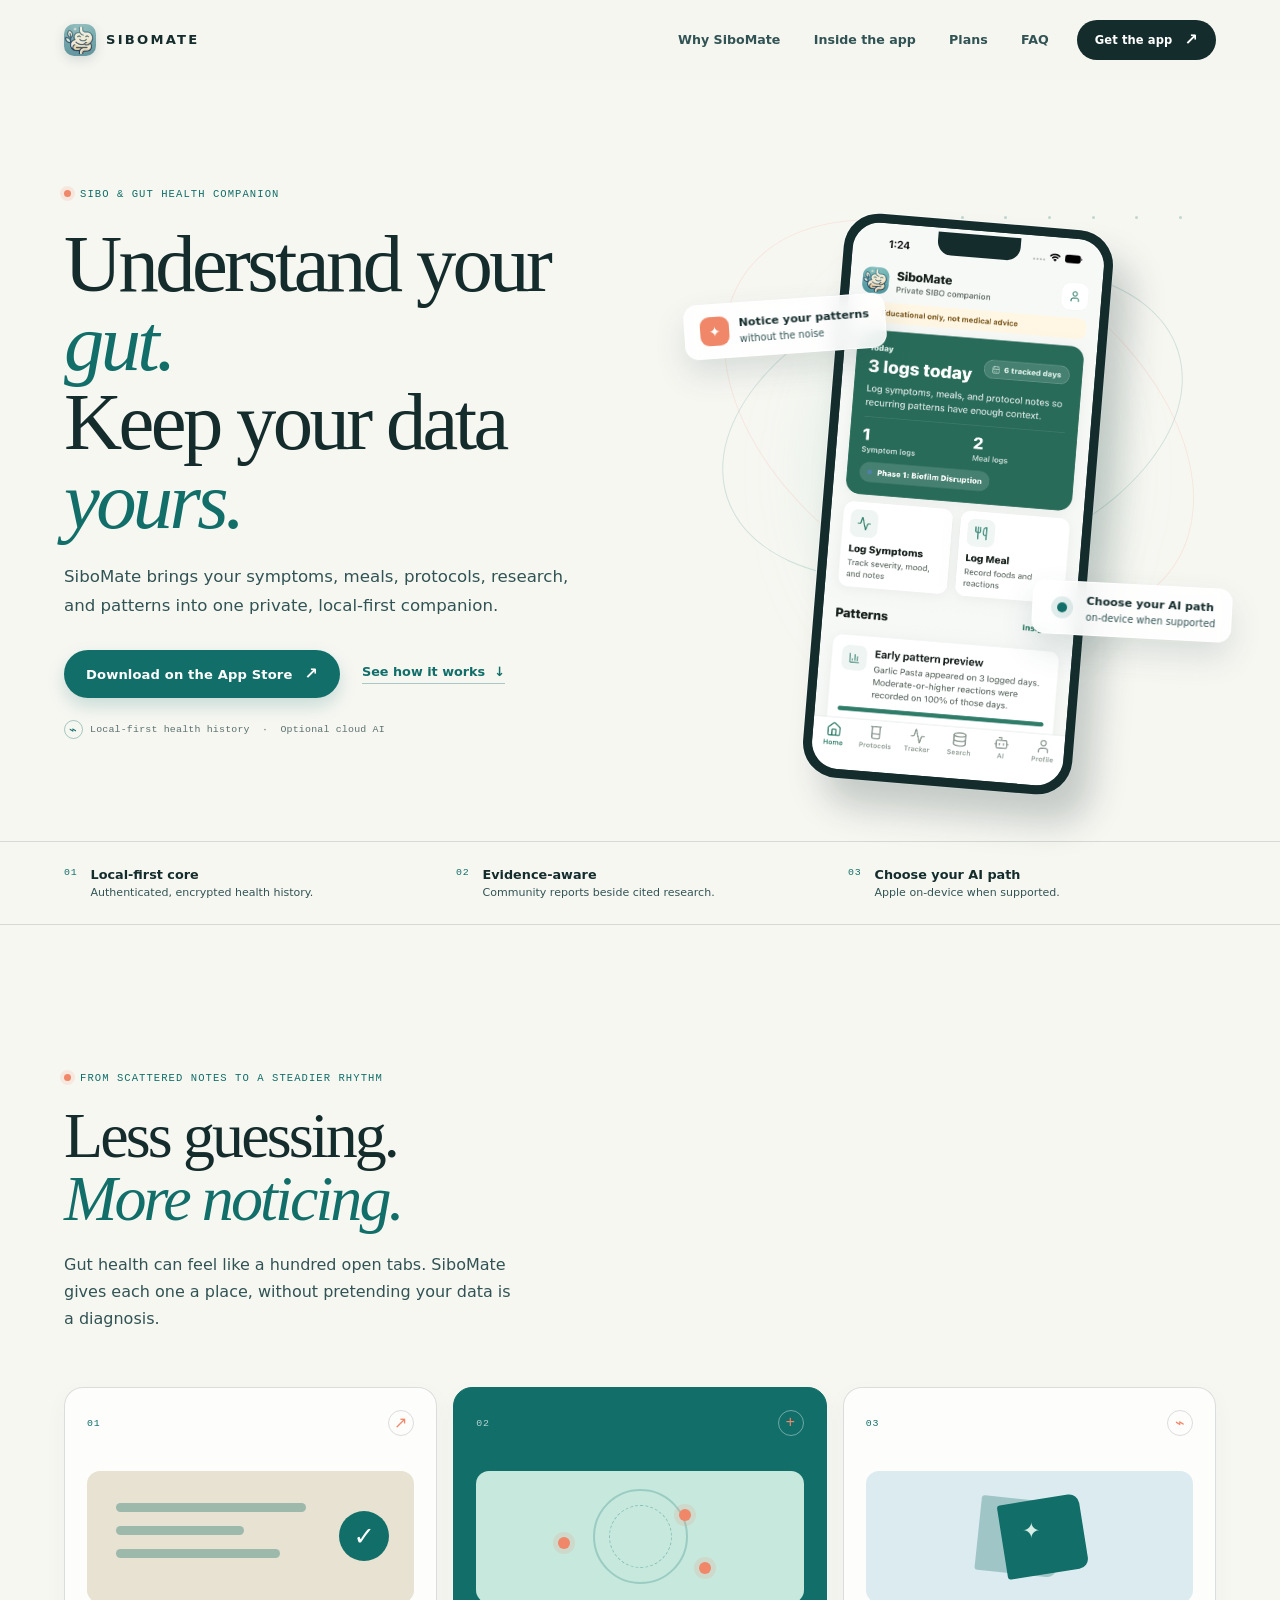
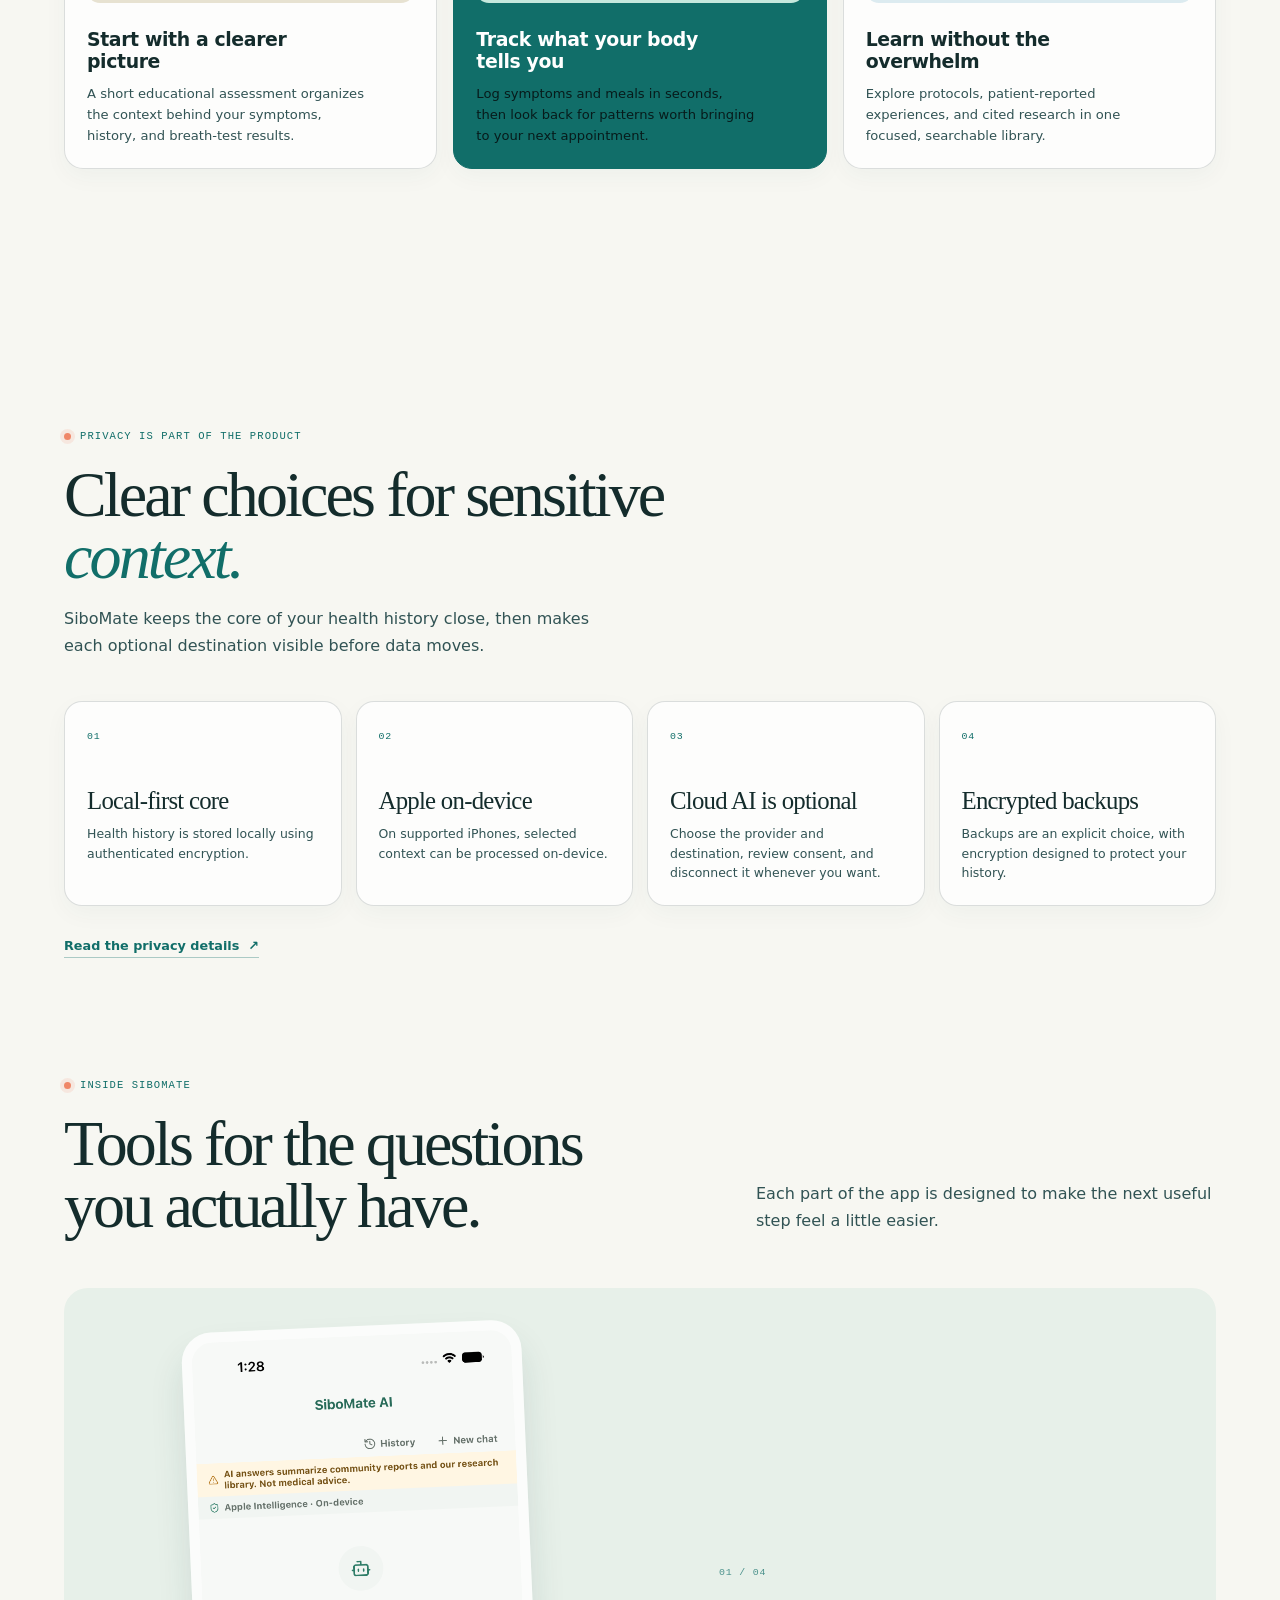
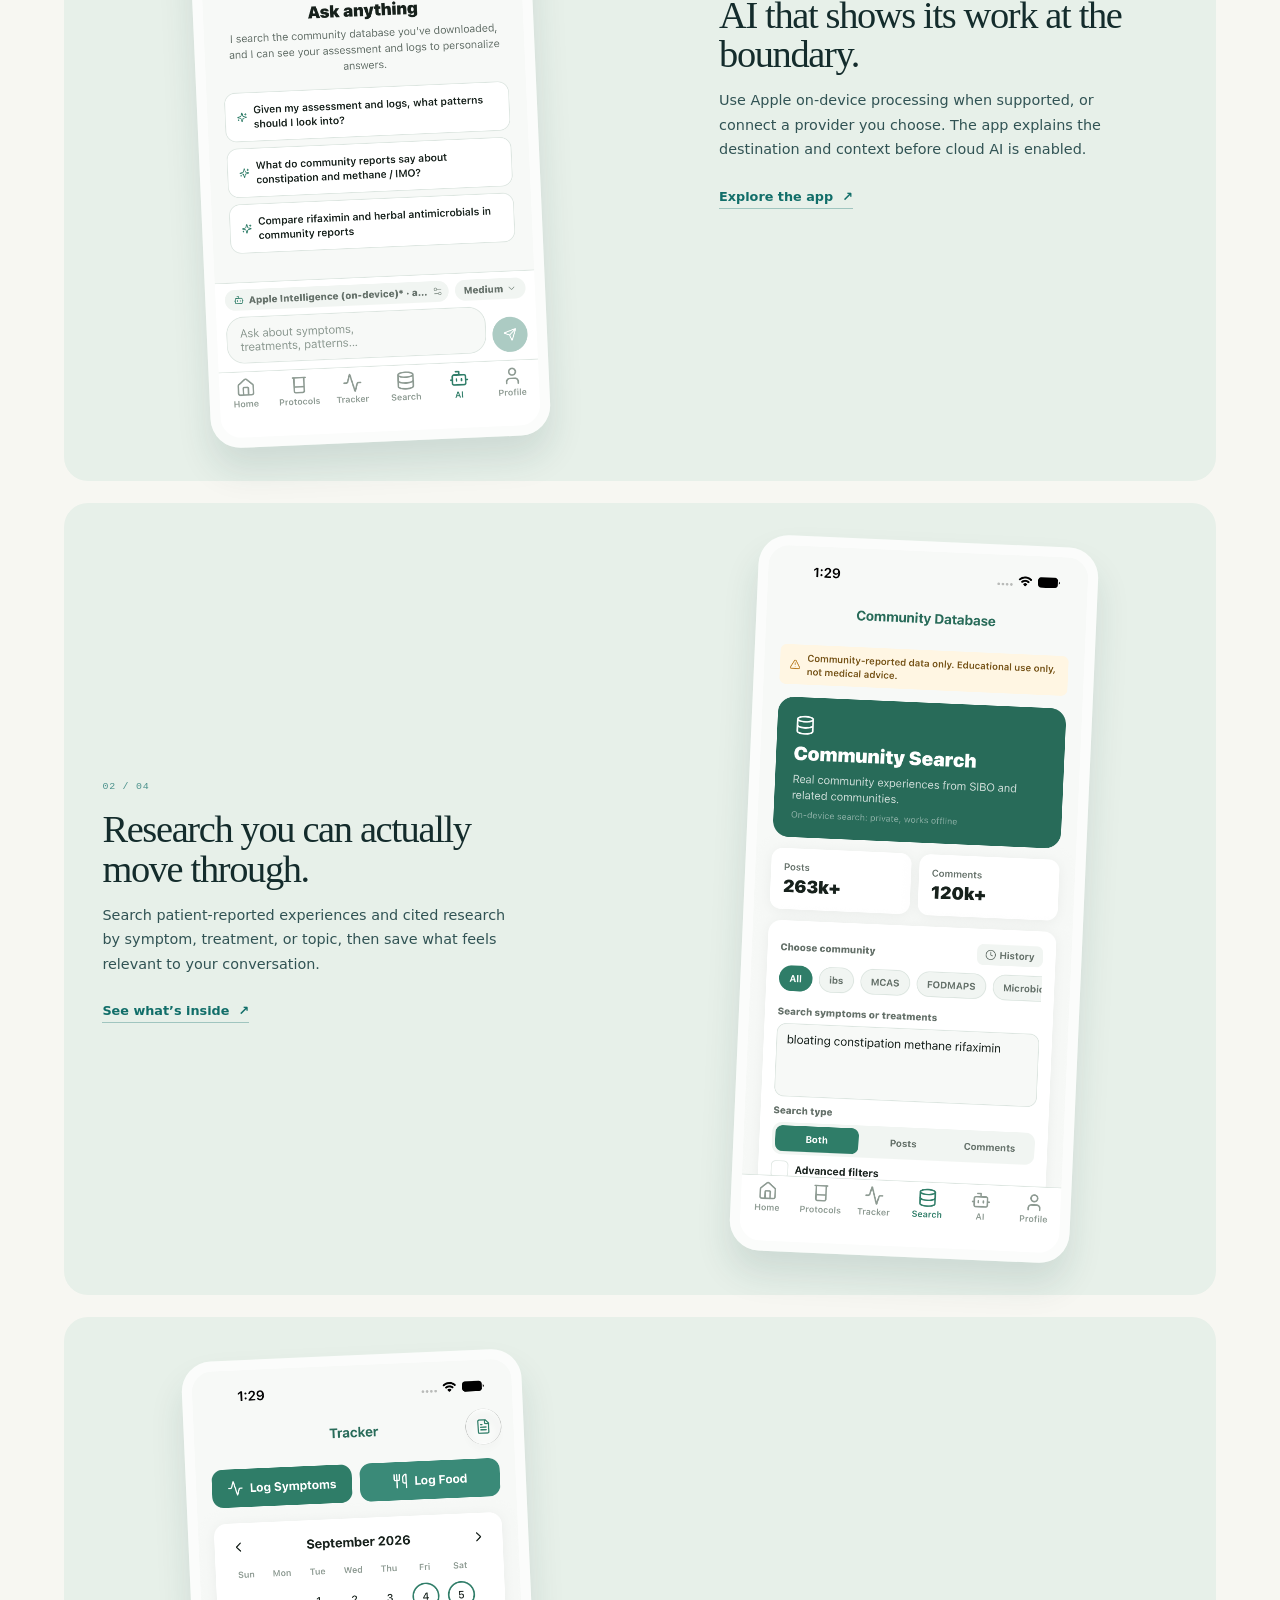
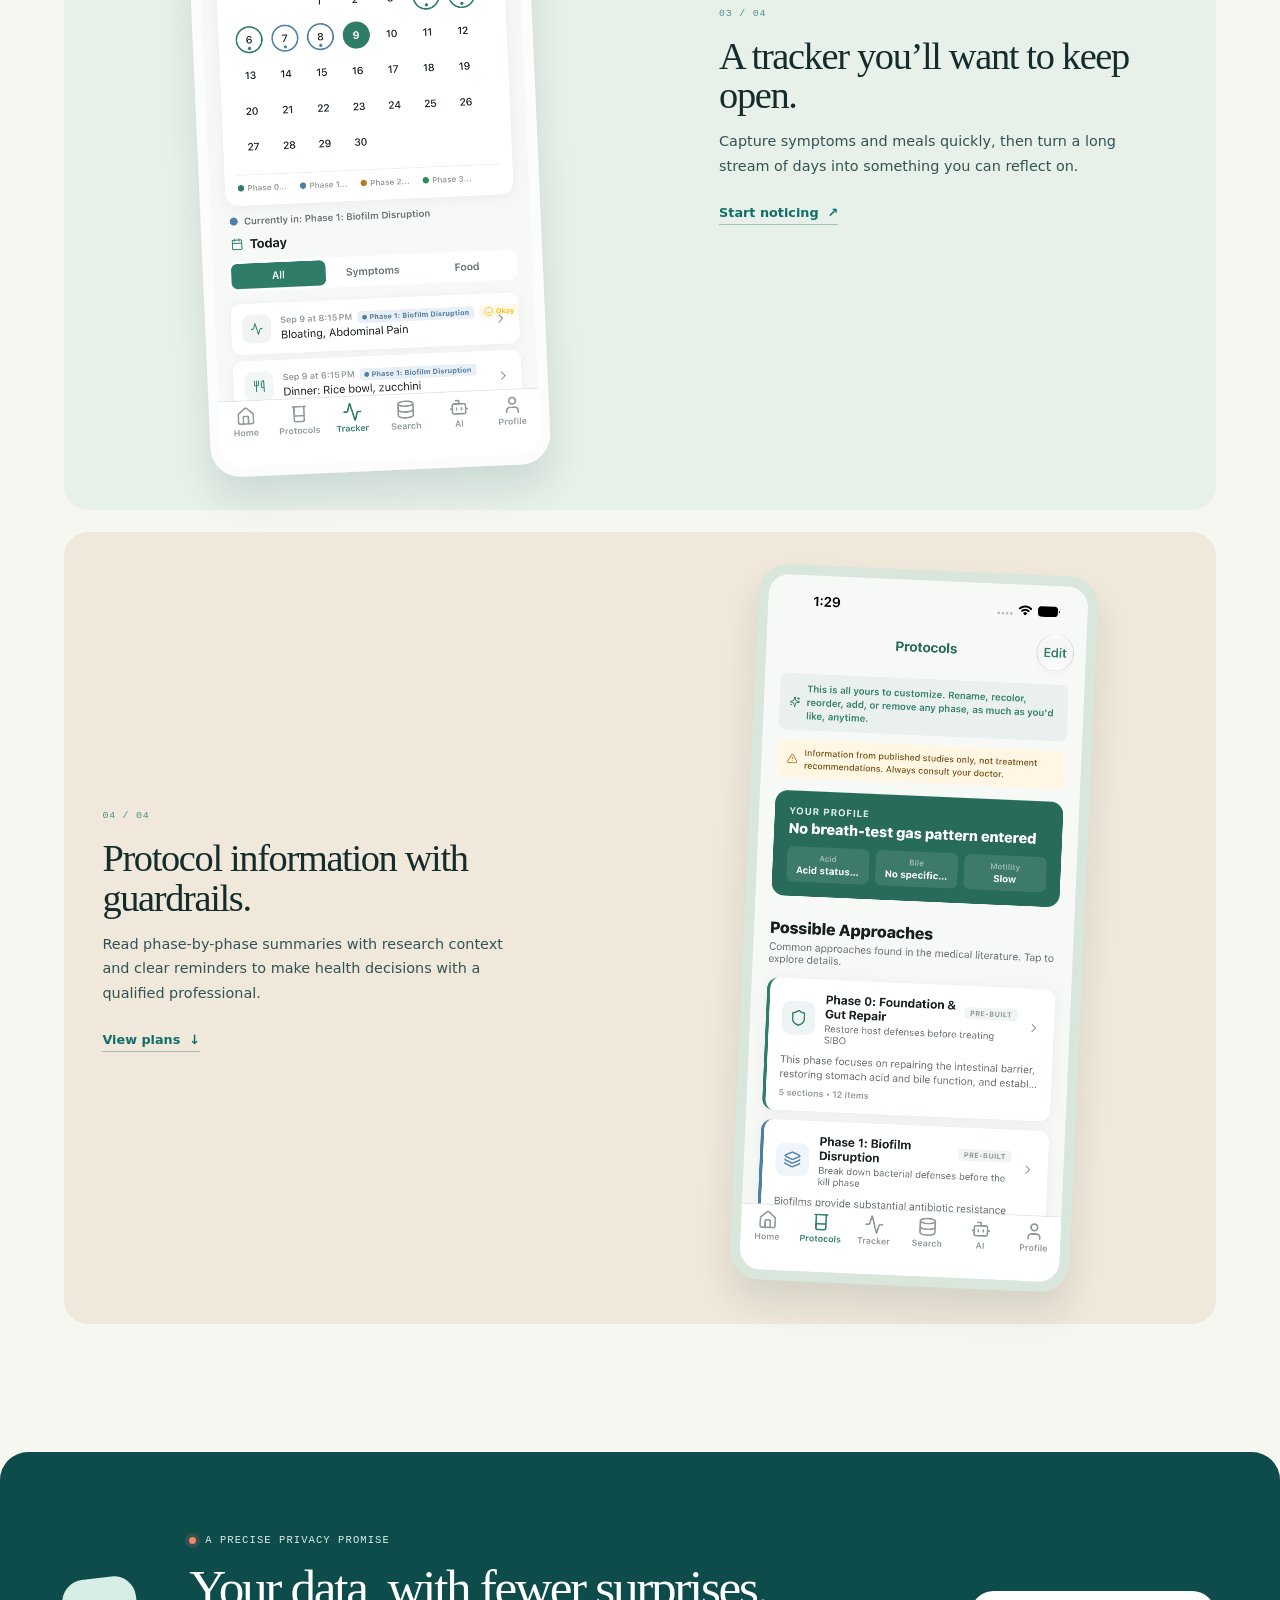
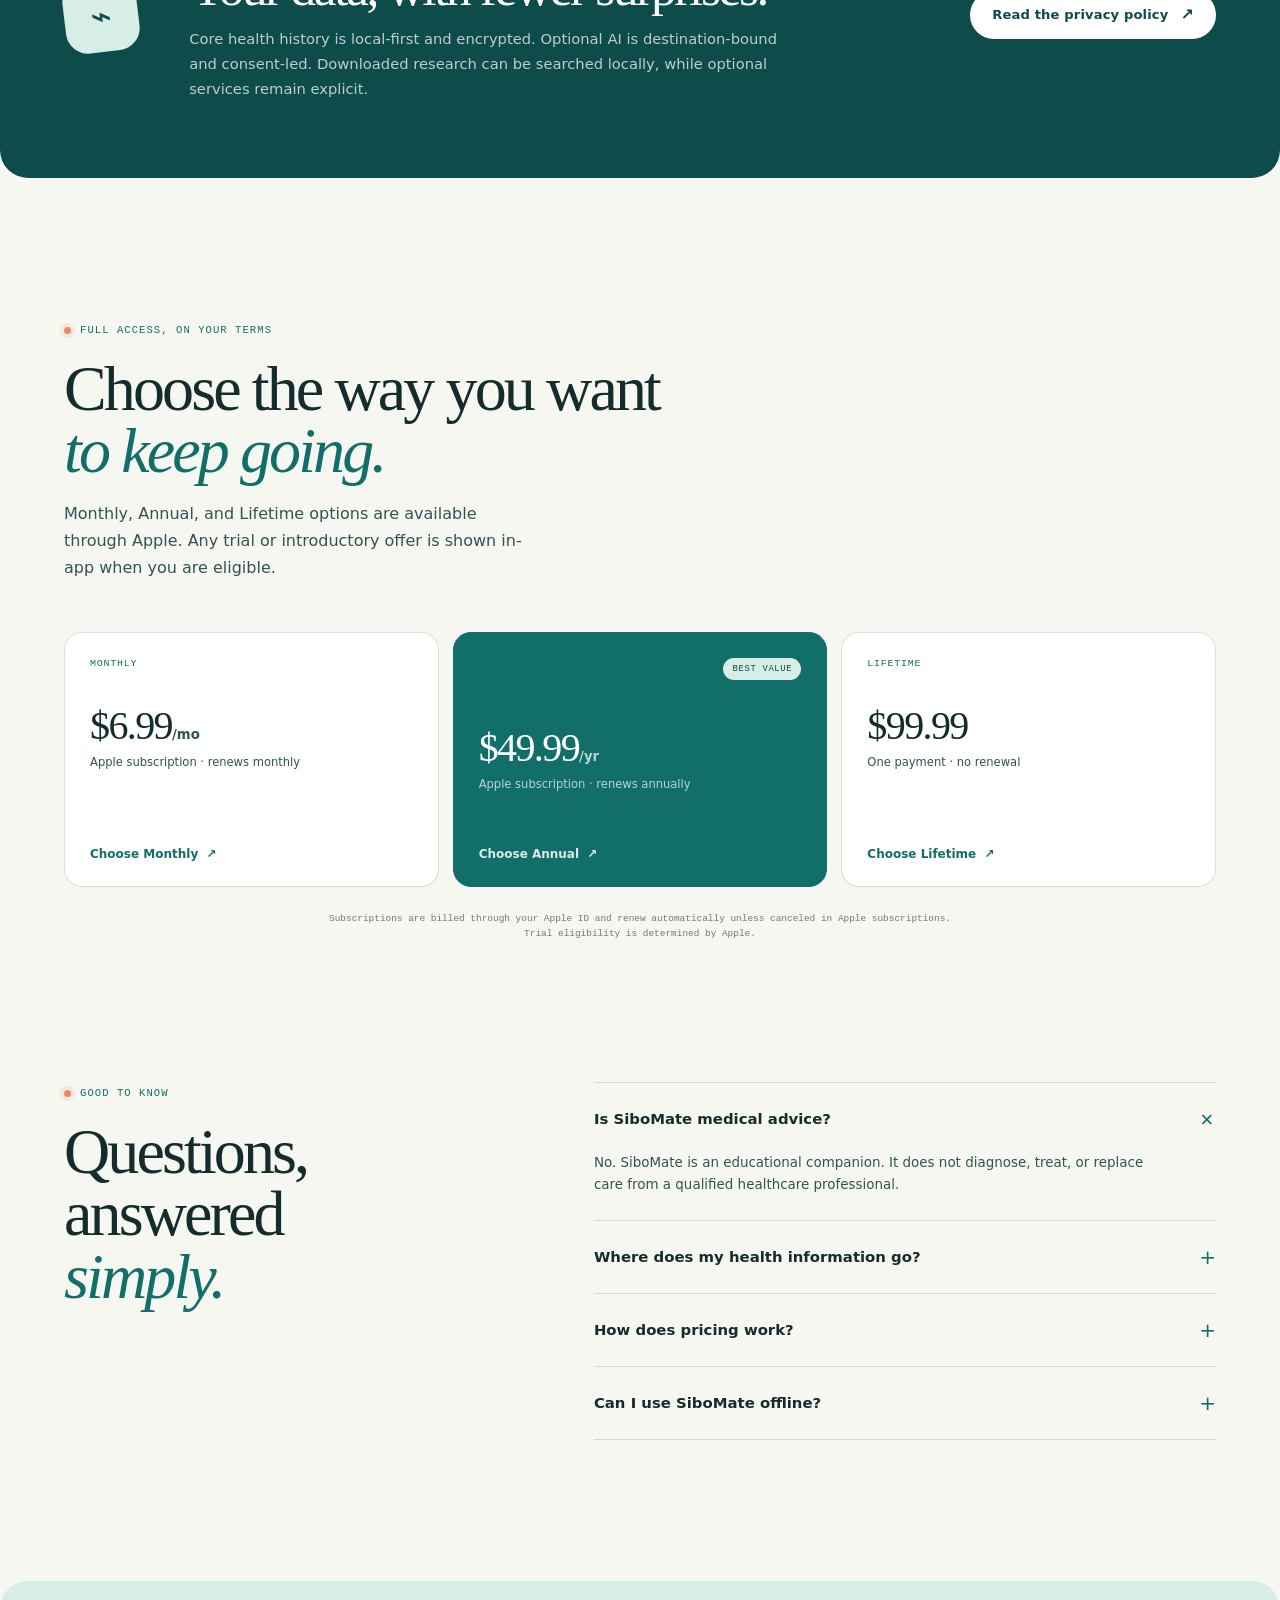
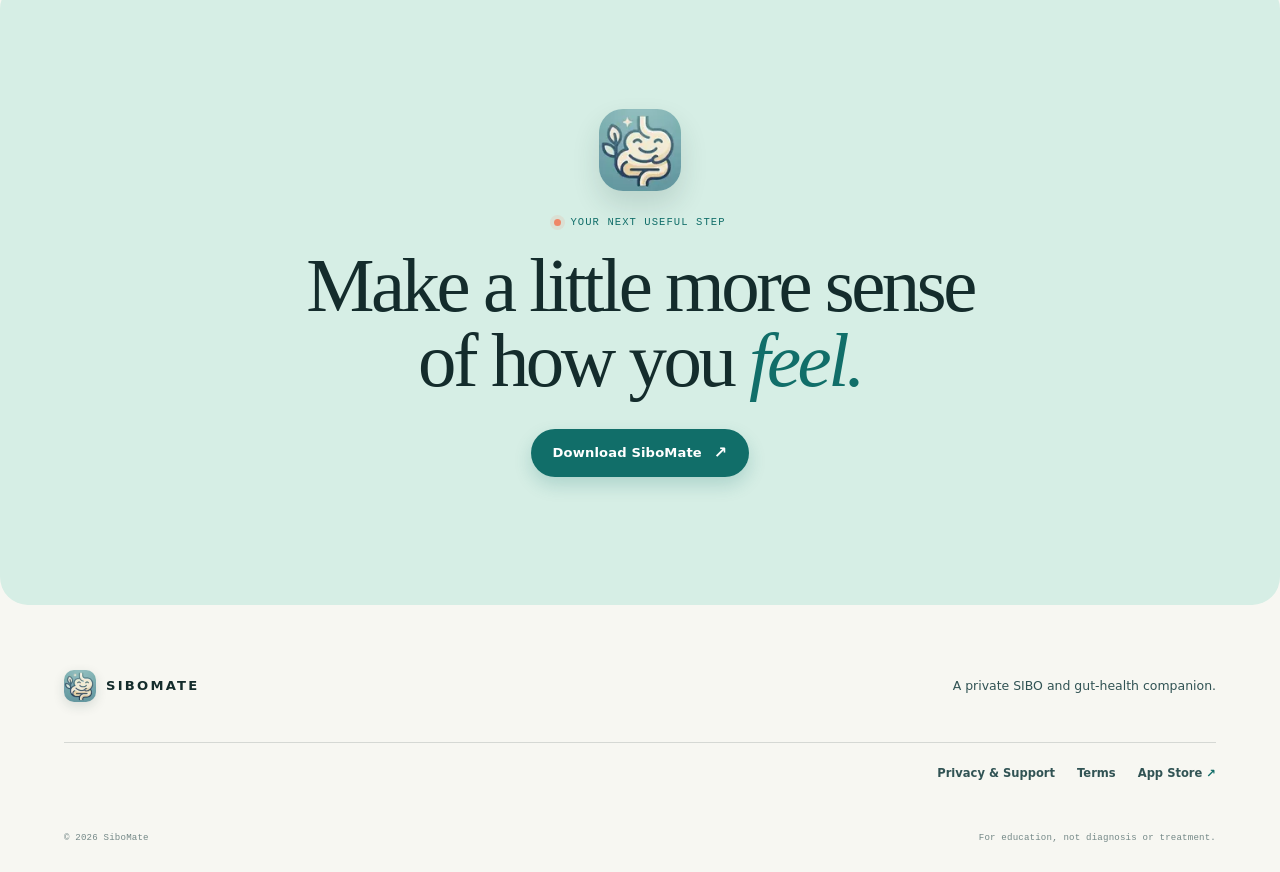
==== commit c8899233: "marketing: refresh app screenshots" ====
--- a/index.html
+++ b/index.html
@@ -166,11 +166,11 @@
           </div>
           <div class="feature-showcase">
             <article class="feature-row reveal">
-              <div class="feature-image"><img src="app-ai.png" alt="SiboMate AI setup screen showing provider choice and context controls" /></div>
+              <div class="feature-image"><img src="app-ai.png" alt="SiboMate AI chat screen with private on-device context controls" /></div>
               <div class="feature-copy"><span class="feature-index">01 / 04</span><h3>AI that shows its work at the boundary.</h3><p>Use Apple on-device processing when supported, or connect a provider you choose. The app explains the destination and context before cloud AI is enabled.</p><a href="https://apps.apple.com/us/app/sibomate/id6792794417" target="_blank" rel="noreferrer" class="text-link">Explore the app <span>↗</span></a></div>
             </article>
             <article class="feature-row feature-row-reverse reveal">
-              <div class="feature-image"><img src="app-database.png" alt="SiboMate research analysis screen with cited SIBO articles" /></div>
+              <div class="feature-image"><img src="app-database.png" alt="SiboMate community database screen with private on-device search" /></div>
               <div class="feature-copy"><span class="feature-index">02 / 04</span><h3>Research you can actually move through.</h3><p>Search patient-reported experiences and cited research by symptom, treatment, or topic, then save what feels relevant to your conversation.</p><a href="https://apps.apple.com/us/app/sibomate/id6792794417" target="_blank" rel="noreferrer" class="text-link">See what’s inside <span>↗</span></a></div>
             </article>
             <article class="feature-row reveal">
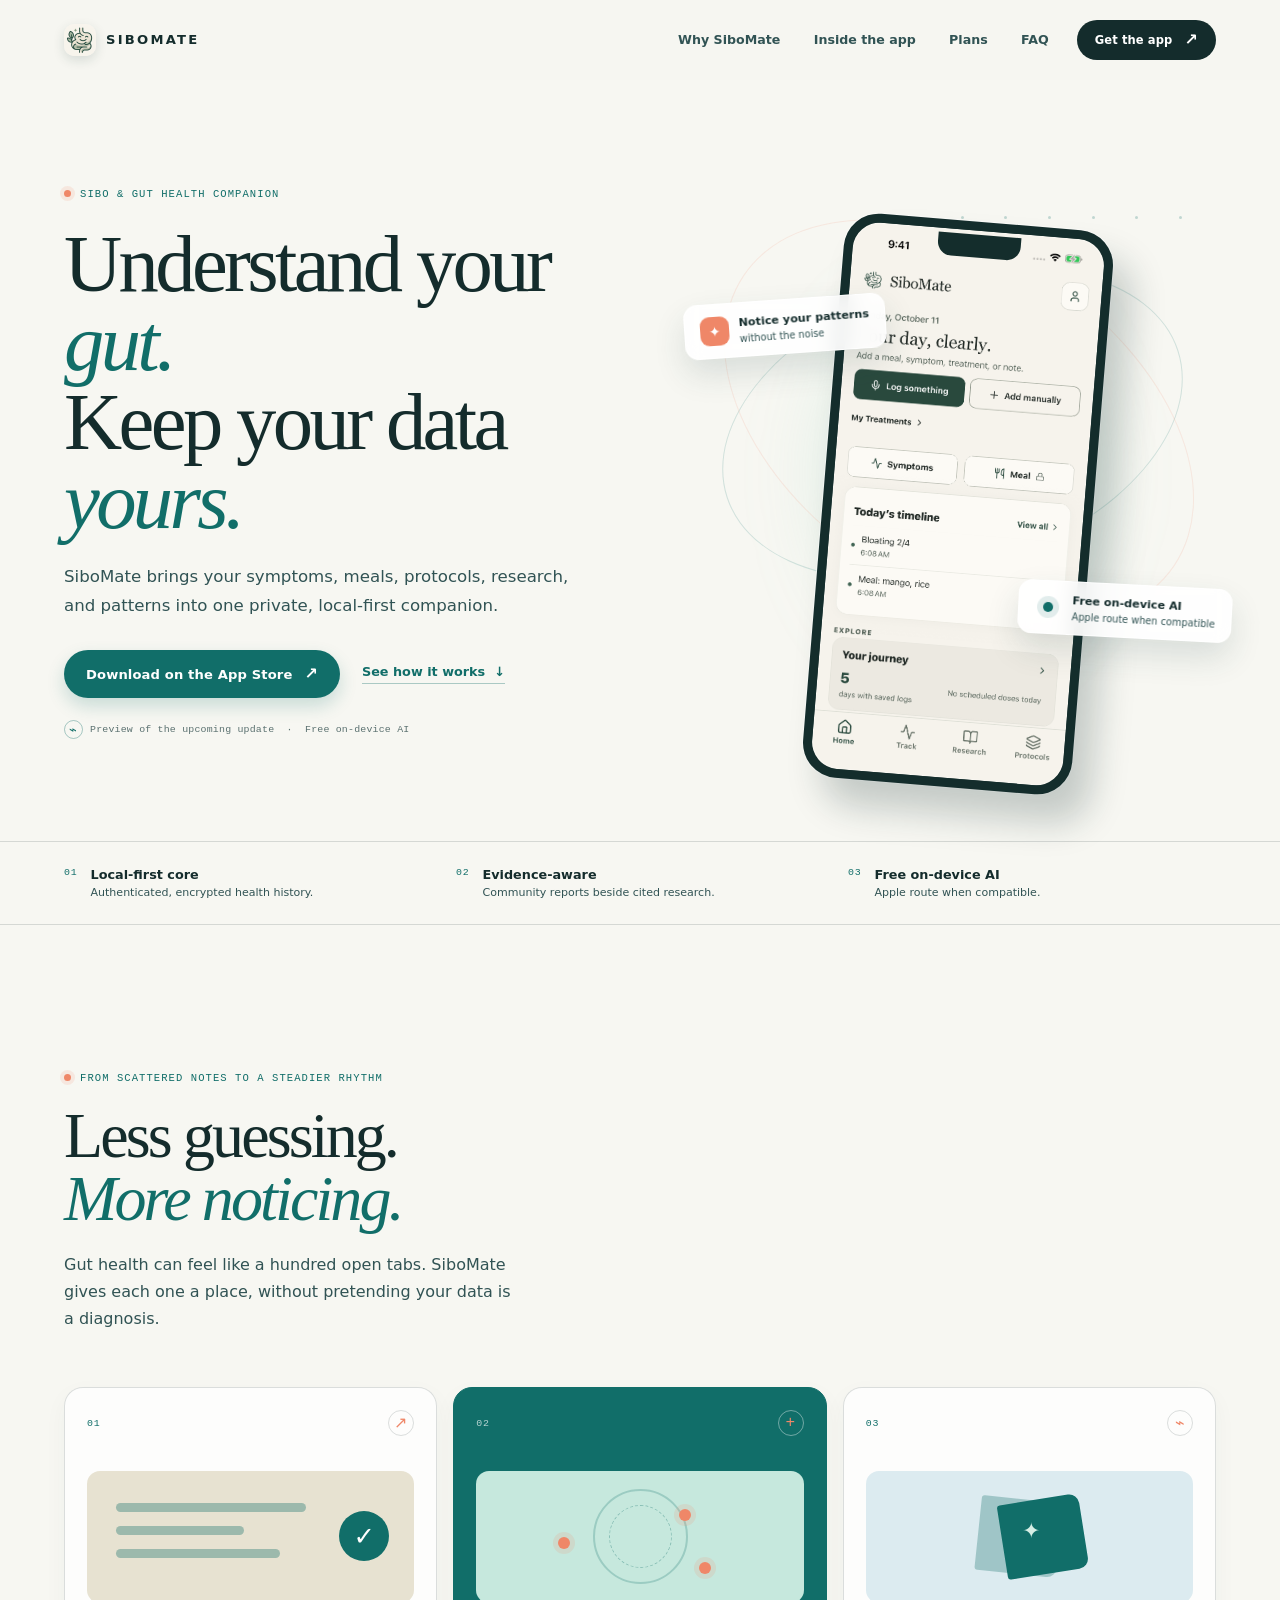
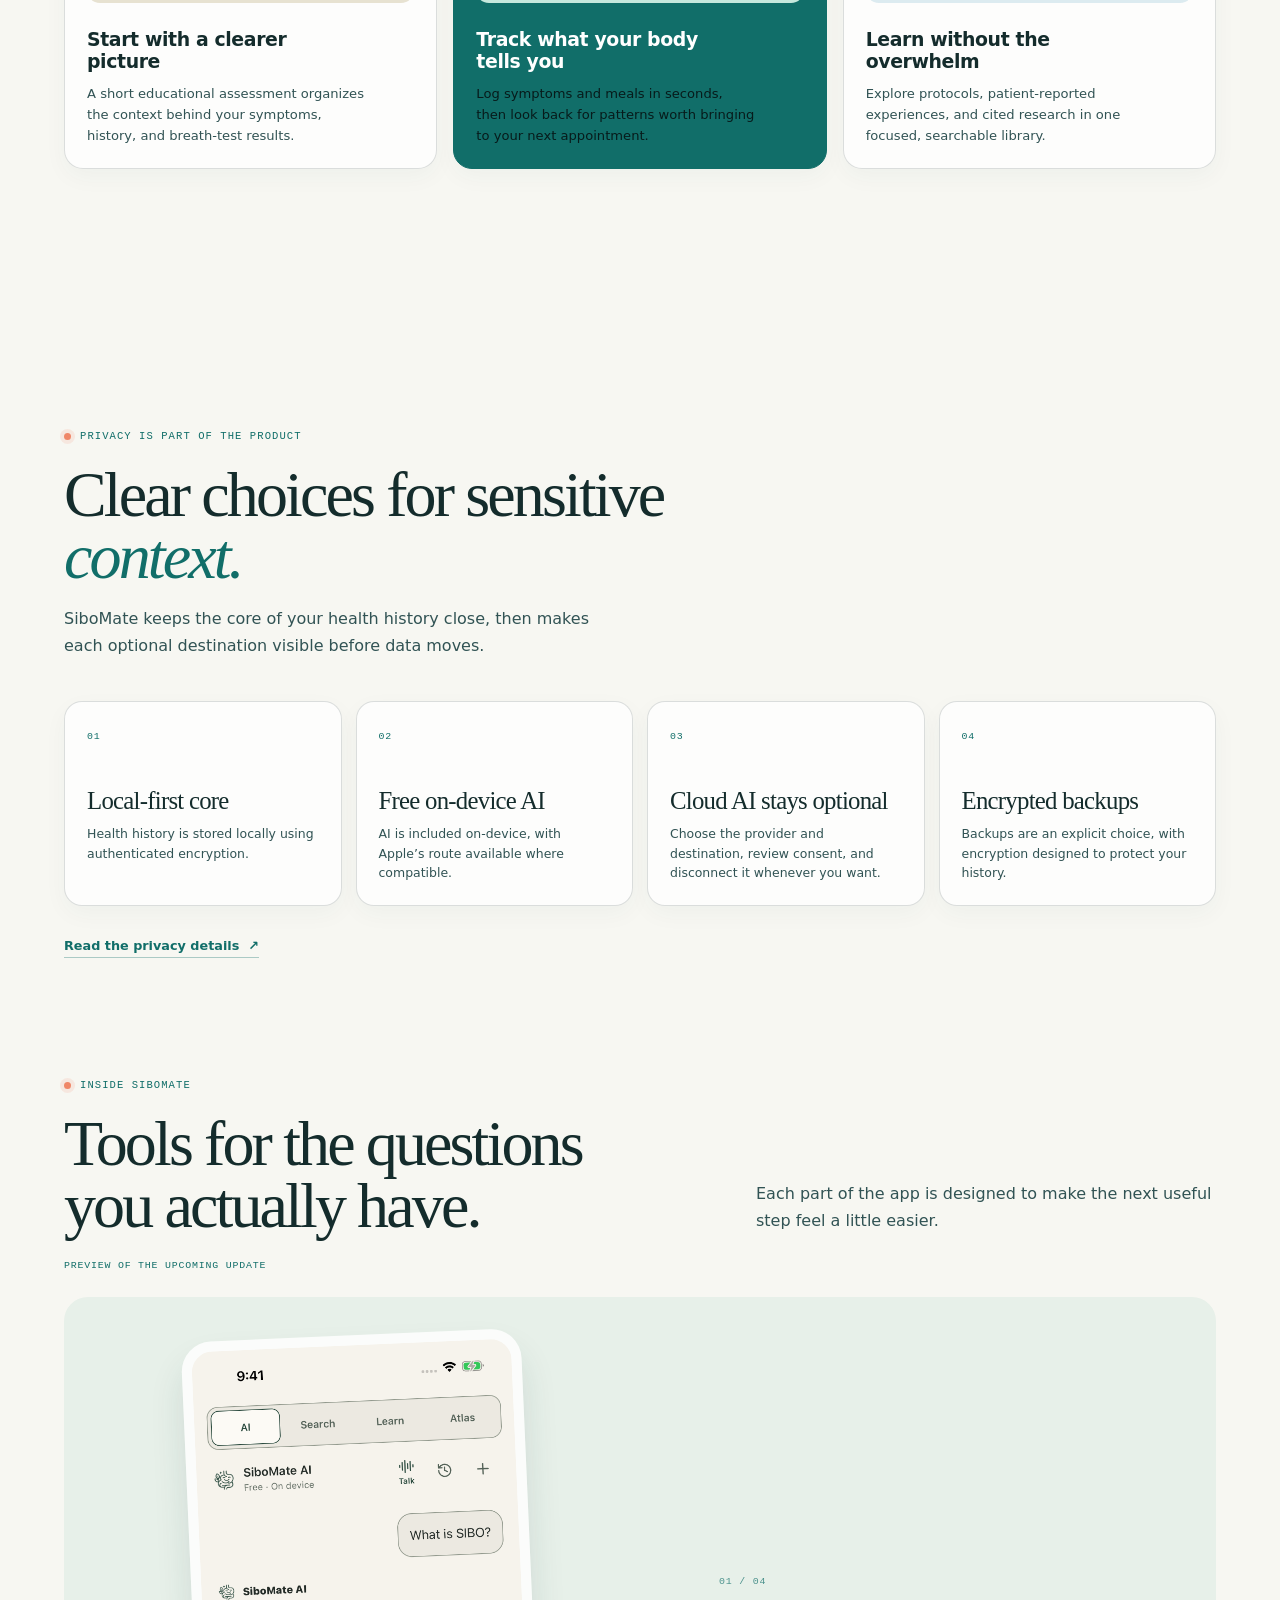
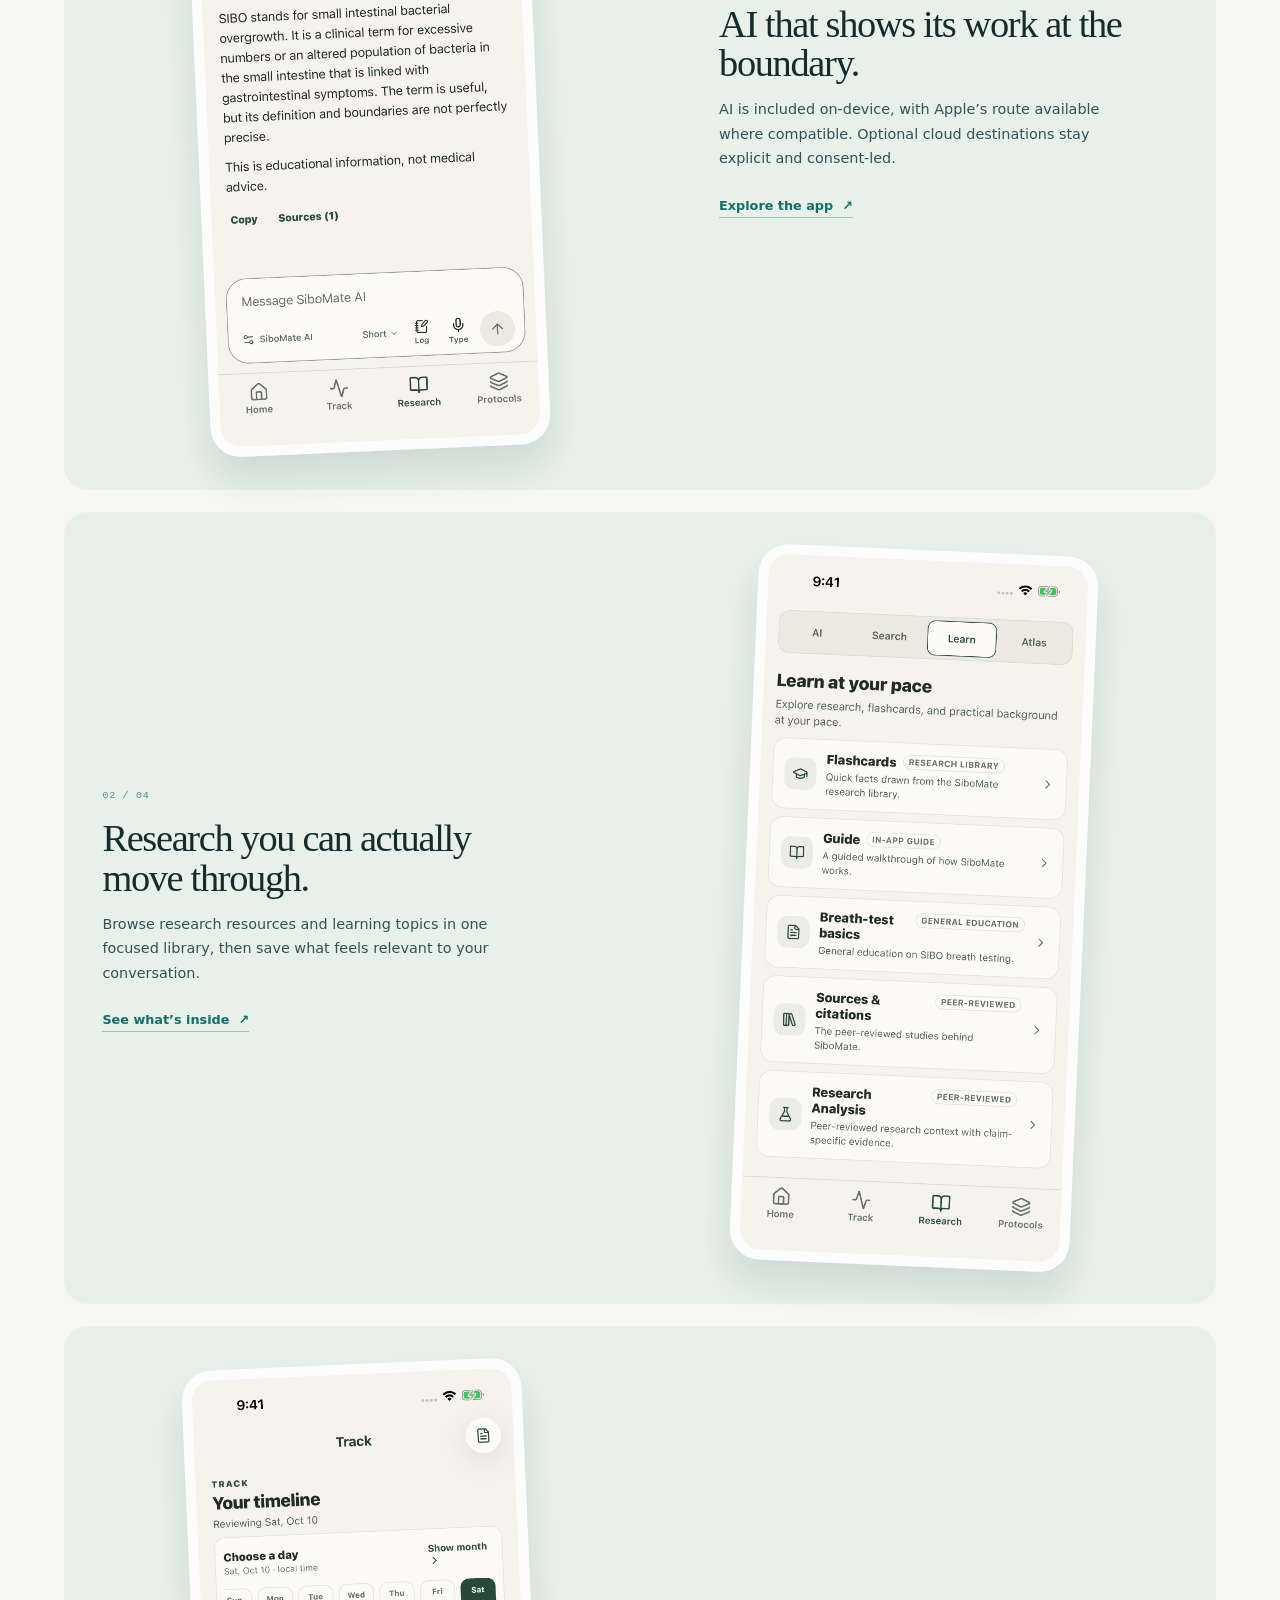
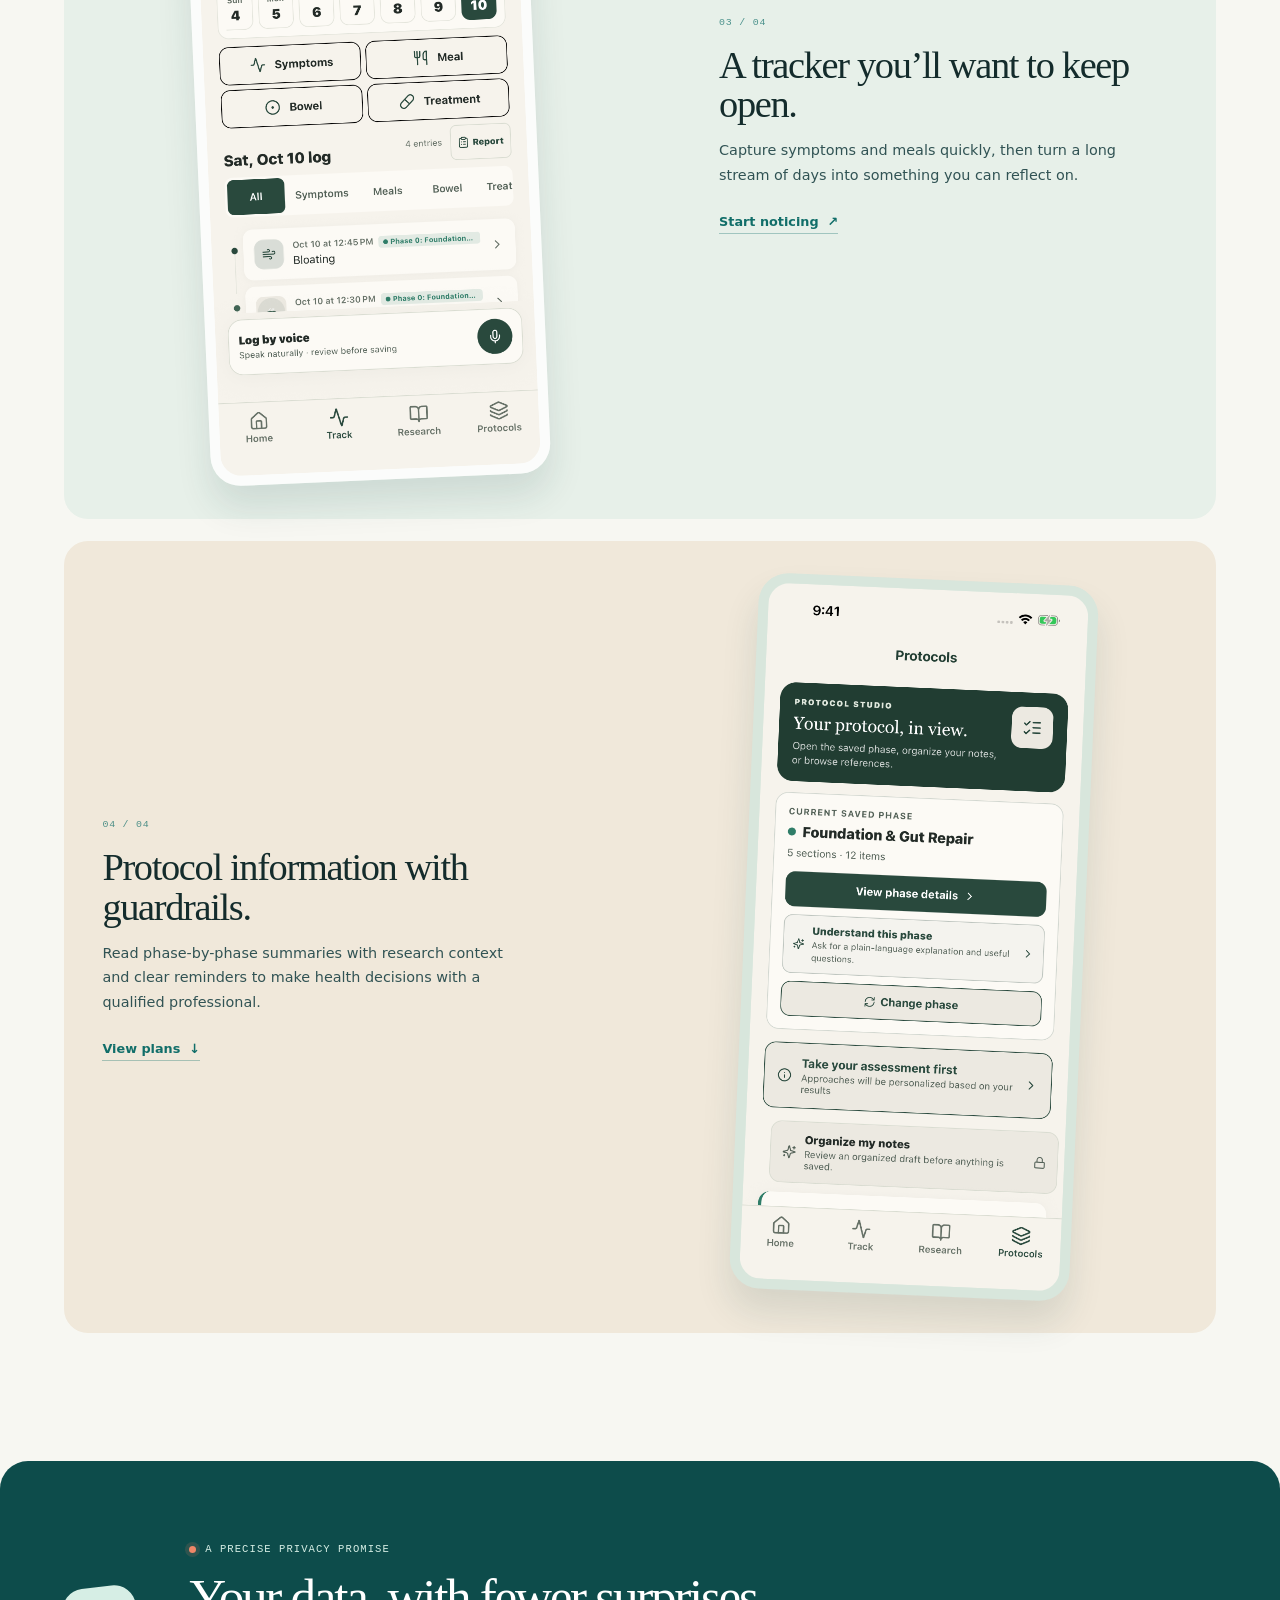
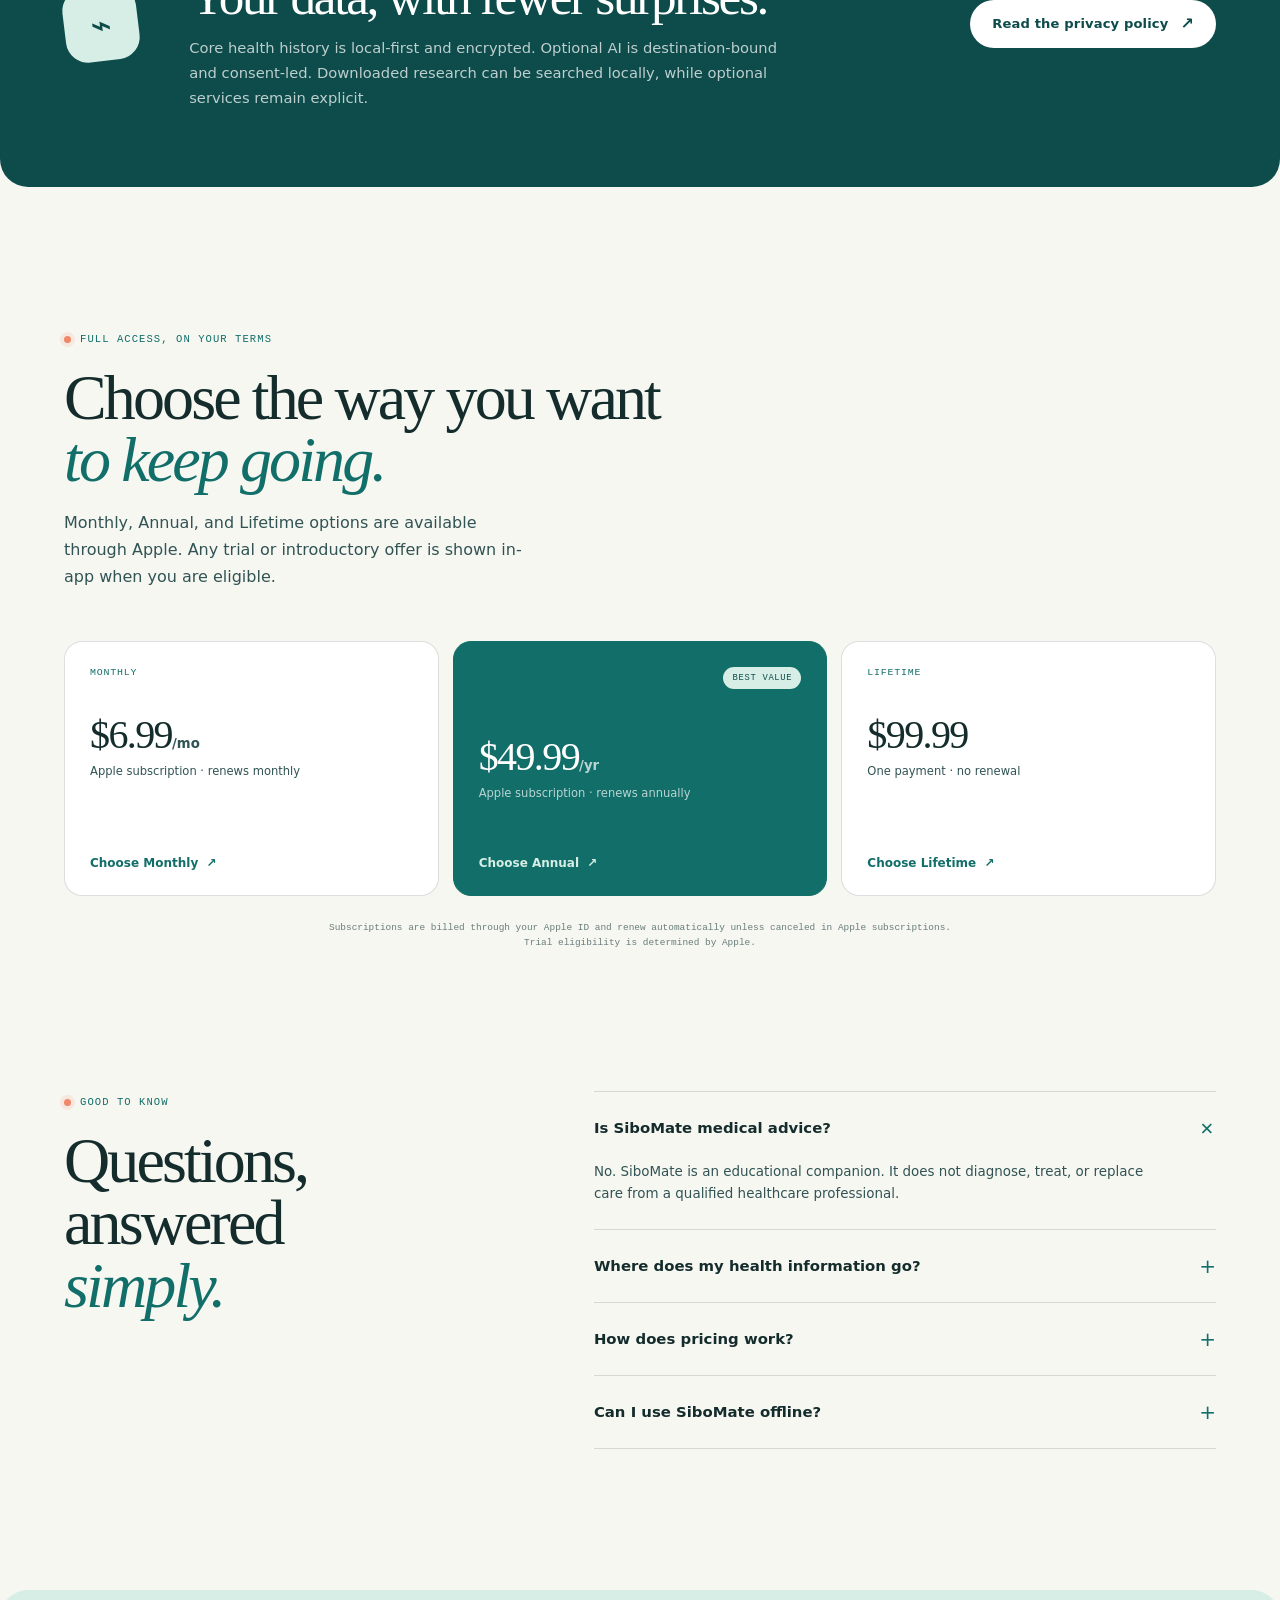
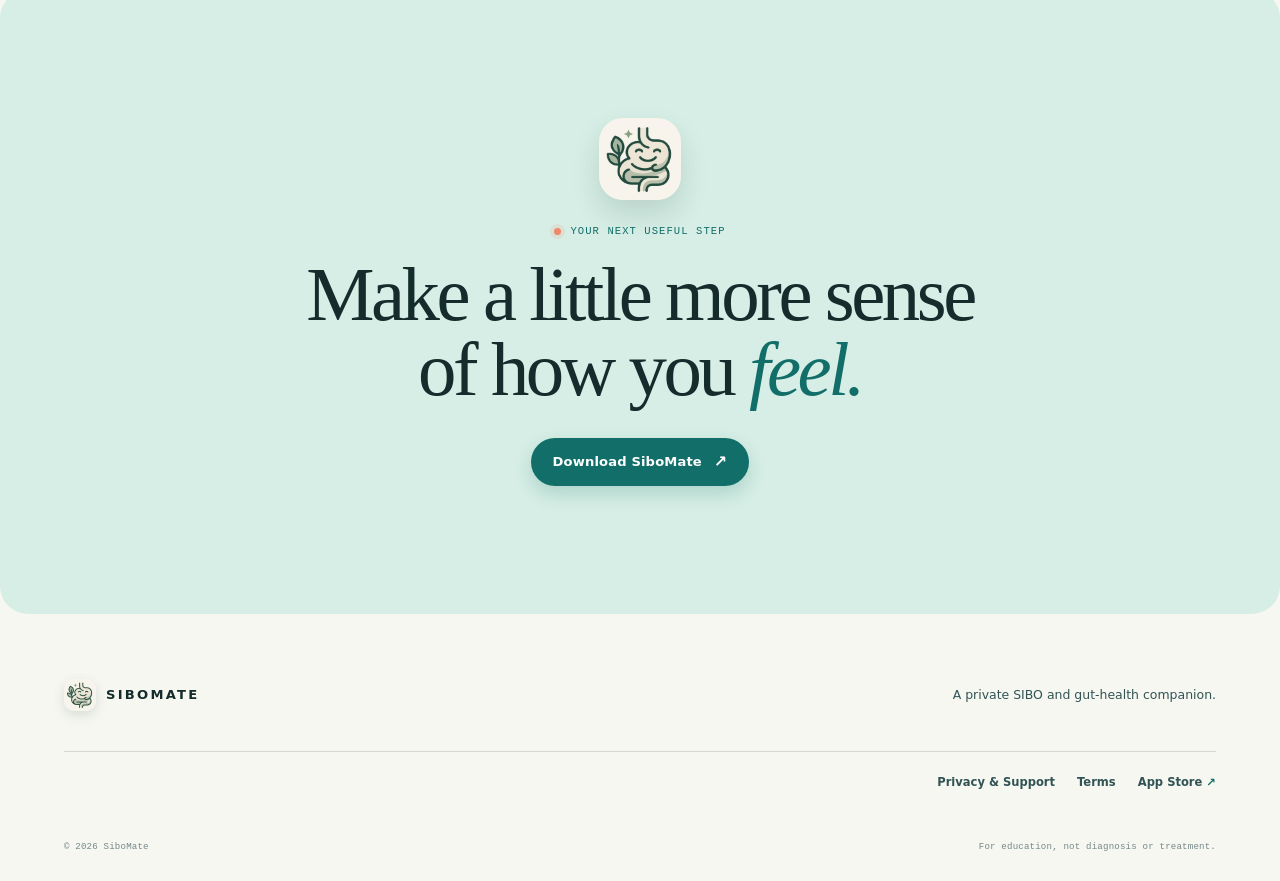
==== commit 779fd55e: "Refresh authentic light previews and refined SiboMate brand for 1.0.6" ====
--- a/index.html
+++ b/index.html
@@ -5,7 +5,7 @@
     <meta name="viewport" content="width=device-width, initial-scale=1" />
     <meta name="theme-color" content="#f7f7f2" />
     <meta name="referrer" content="strict-origin-when-cross-origin" />
-    <meta http-equiv="Content-Security-Policy" content="default-src 'self'; base-uri 'self'; object-src 'none'; form-action 'self'; script-src 'self' 'sha256-Xm7NBGJ/F4JLqzv/kAYmBsfwdS9WpnKqOWlL8F8ZYoI='; style-src 'self' 'unsafe-inline' https://fonts.googleapis.com; font-src https://fonts.gstatic.com; img-src 'self' data:; connect-src 'self'; upgrade-insecure-requests" />
+    <meta http-equiv="Content-Security-Policy" content="default-src 'self'; base-uri 'self'; object-src 'none'; form-action 'self'; script-src 'self' 'sha256-etqVgZcglWVtQj0BHl1MtAY1jUo/3SEIo+hVWVHaoSQ='; style-src 'self' 'unsafe-inline' https://fonts.googleapis.com; font-src https://fonts.gstatic.com; img-src 'self' data:; connect-src 'self'; upgrade-insecure-requests" />
     <meta name="description" content="SiboMate is a privacy-first SIBO and gut-health companion for understanding symptoms, meals, research, and patterns." />
     <link rel="canonical" href="https://sibomate.me/" />
     <meta property="og:title" content="SiboMate · Understand your gut. Keep your data yours." />
@@ -22,12 +22,12 @@
     <meta name="twitter:description" content="A local-first SIBO companion for symptoms, meals, protocols, research, and patterns." />
     <meta name="twitter:image" content="https://sibomate.me/social-share.jpg" />
     <title>SiboMate · Understand your gut. Keep your data yours.</title>
-    <link rel="icon" type="image/png" sizes="32x32" href="favicon-32.png" />
-    <link rel="apple-touch-icon" sizes="180x180" href="apple-touch-icon.png" />
+    <link rel="icon" type="image/png" sizes="32x32" href="favicon-32.png?v=2" />
+    <link rel="apple-touch-icon" sizes="180x180" href="apple-touch-icon.png?v=2" />
     <link rel="preconnect" href="https://fonts.googleapis.com" />
     <link rel="preconnect" href="https://fonts.gstatic.com" crossorigin />
     <link href="https://fonts.googleapis.com/css2?family=DM+Mono:wght@400;500&family=DM+Sans:wght@400;500;600;700&family=Fraunces:opsz,wght@9..144,500;9..144,600&display=swap" rel="stylesheet" />
-    <link rel="stylesheet" href="styles.css?v=3" />
+    <link rel="stylesheet" href="styles.css?v=5" />
     <script type="application/ld+json">
       {
         "@context": "https://schema.org",
@@ -66,7 +66,7 @@
     <div class="site-shell">
       <header class="site-header" data-header>
         <a class="brand" href="#top" aria-label="SiboMate home">
-          <img class="brand-mark" src="icon-ui.webp" alt="" width="32" height="32" />
+          <img class="brand-mark" src="icon.png?v=20261011" alt="" width="32" height="32" />
           <span class="brand-name">SiboMate</span>
         </a>
         <nav class="desktop-nav" aria-label="Primary navigation">
@@ -96,7 +96,7 @@
               <a class="button button-primary" href="https://apps.apple.com/us/app/sibomate/id6792794417" target="_blank" rel="noreferrer">Download on the App Store <span>↗</span></a>
               <a class="text-link" href="#why">See how it works <span>↓</span></a>
             </div>
-            <div class="hero-note"><span class="lock-icon">⌁</span> Local-first health history&nbsp; · &nbsp;Optional cloud AI</div>
+            <div class="hero-note"><span class="lock-icon">⌁</span> Preview of the upcoming update&nbsp; · &nbsp;Free on-device AI</div>
           </div>
           <div class="hero-visual reveal reveal-delay">
             <div class="visual-grid" aria-hidden="true"><span></span><span></span><span></span><span></span><span></span><span></span></div>
@@ -106,18 +106,18 @@
               <div class="phone-glow"></div>
               <div class="phone-frame">
                 <div class="phone-notch"></div>
-                <img src="app-home.png" alt="SiboMate home screen showing a personalized gut-health overview" />
+                <img src="app-home.png?v=20261011" alt="SiboMate home screen showing a personalized gut-health overview" />
               </div>
             </div>
             <div class="floating-card floating-card-top"><span class="floating-icon">✦</span><div><strong>Notice your patterns</strong><small>without the noise</small></div></div>
-            <div class="floating-card floating-card-bottom"><span class="pulse-dot"></span><div><strong>Choose your AI path</strong><small>on-device when supported</small></div></div>
+            <div class="floating-card floating-card-bottom"><span class="pulse-dot"></span><div><strong>Free on-device AI</strong><small>Apple route when compatible</small></div></div>
           </div>
         </section>
 
         <section class="trust-strip section-pad" aria-label="SiboMate principles">
           <div class="trust-item"><span class="trust-number">01</span><div><strong>Local-first core</strong><small>Authenticated, encrypted health history.</small></div></div>
           <div class="trust-item"><span class="trust-number">02</span><div><strong>Evidence-aware</strong><small>Community reports beside cited research.</small></div></div>
-          <div class="trust-item"><span class="trust-number">03</span><div><strong>Choose your AI path</strong><small>Apple on-device when supported.</small></div></div>
+          <div class="trust-item"><span class="trust-number">03</span><div><strong>Free on-device AI</strong><small>Apple route when compatible.</small></div></div>
         </section>
 
         <section class="story section-pad" id="why">
@@ -152,8 +152,8 @@
           <div class="privacy-proof-heading"><div class="eyebrow"><span class="eyebrow-dot"></span> Privacy is part of the product</div><h2>Clear choices for sensitive <em>context.</em></h2><p>SiboMate keeps the core of your health history close, then makes each optional destination visible before data moves.</p></div>
           <div class="proof-grid">
             <article class="proof-card"><span class="proof-number">01</span><h3>Local-first core</h3><p>Health history is stored locally using authenticated encryption.</p></article>
-            <article class="proof-card"><span class="proof-number">02</span><h3>Apple on-device</h3><p>On supported iPhones, selected context can be processed on-device.</p></article>
-            <article class="proof-card"><span class="proof-number">03</span><h3>Cloud AI is optional</h3><p>Choose the provider and destination, review consent, and disconnect it whenever you want.</p></article>
+            <article class="proof-card"><span class="proof-number">02</span><h3>Free on-device AI</h3><p>AI is included on-device, with Apple’s route available where compatible.</p></article>
+            <article class="proof-card"><span class="proof-number">03</span><h3>Cloud AI stays optional</h3><p>Choose the provider and destination, review consent, and disconnect it whenever you want.</p></article>
             <article class="proof-card"><span class="proof-number">04</span><h3>Encrypted backups</h3><p>Backups are an explicit choice, with encryption designed to protect your history.</p></article>
           </div>
           <a href="privacy.html" class="text-link">Read the privacy details <span>↗</span></a>
@@ -164,21 +164,22 @@
             <div><div class="eyebrow"><span class="eyebrow-dot"></span> Inside SiboMate</div><h2>Tools for the questions<br />you actually have.</h2></div>
             <p>Each part of the app is designed to make the next useful step feel a little easier.</p>
           </div>
+          <p class="feature-preview-note">Preview of the upcoming update</p>
           <div class="feature-showcase">
             <article class="feature-row reveal">
-              <div class="feature-image"><img src="app-ai.png" alt="SiboMate AI chat screen with private on-device context controls" /></div>
-              <div class="feature-copy"><span class="feature-index">01 / 04</span><h3>AI that shows its work at the boundary.</h3><p>Use Apple on-device processing when supported, or connect a provider you choose. The app explains the destination and context before cloud AI is enabled.</p><a href="https://apps.apple.com/us/app/sibomate/id6792794417" target="_blank" rel="noreferrer" class="text-link">Explore the app <span>↗</span></a></div>
+              <div class="feature-image"><img src="app-ai.png?v=20261011" alt="SiboMate AI chat screen with private on-device context controls" /></div>
+              <div class="feature-copy"><span class="feature-index">01 / 04</span><h3>AI that shows its work at the boundary.</h3><p>AI is included on-device, with Apple’s route available where compatible. Optional cloud destinations stay explicit and consent-led.</p><a href="https://apps.apple.com/us/app/sibomate/id6792794417" target="_blank" rel="noreferrer" class="text-link">Explore the app <span>↗</span></a></div>
             </article>
             <article class="feature-row feature-row-reverse reveal">
-              <div class="feature-image"><img src="app-database.png" alt="SiboMate community database screen with private on-device search" /></div>
-              <div class="feature-copy"><span class="feature-index">02 / 04</span><h3>Research you can actually move through.</h3><p>Search patient-reported experiences and cited research by symptom, treatment, or topic, then save what feels relevant to your conversation.</p><a href="https://apps.apple.com/us/app/sibomate/id6792794417" target="_blank" rel="noreferrer" class="text-link">See what’s inside <span>↗</span></a></div>
+              <div class="feature-image"><img src="app-database.png?v=20261011" alt="SiboMate research library screen with local resources and learning topics" /></div>
+              <div class="feature-copy"><span class="feature-index">02 / 04</span><h3>Research you can actually move through.</h3><p>Browse research resources and learning topics in one focused library, then save what feels relevant to your conversation.</p><a href="https://apps.apple.com/us/app/sibomate/id6792794417" target="_blank" rel="noreferrer" class="text-link">See what’s inside <span>↗</span></a></div>
             </article>
             <article class="feature-row reveal">
-              <div class="feature-image"><img src="app-tracker.png" alt="SiboMate tracker screen for logging meals and symptoms" /></div>
+              <div class="feature-image"><img src="app-tracker.png?v=20261011" alt="SiboMate tracker screen for logging meals and symptoms" /></div>
               <div class="feature-copy"><span class="feature-index">03 / 04</span><h3>A tracker you’ll want to keep open.</h3><p>Capture symptoms and meals quickly, then turn a long stream of days into something you can reflect on.</p><a href="https://apps.apple.com/us/app/sibomate/id6792794417" target="_blank" rel="noreferrer" class="text-link">Start noticing <span>↗</span></a></div>
             </article>
             <article class="feature-row feature-row-reverse feature-row-last reveal">
-              <div class="feature-image feature-image-sage"><img src="app-protocols.png" alt="SiboMate protocol library with phases and research context" /></div>
+              <div class="feature-image feature-image-sage"><img src="app-protocols.png?v=20261011" alt="SiboMate protocol library with phases and research context" /></div>
               <div class="feature-copy"><span class="feature-index">04 / 04</span><h3>Protocol information with guardrails.</h3><p>Read phase-by-phase summaries with research context and clear reminders to make health decisions with a qualified professional.</p><a href="#plans" class="text-link">View plans <span>↓</span></a></div>
             </article>
           </div>
@@ -211,7 +212,7 @@
         </section>
 
         <section class="final-cta section-pad reveal">
-          <img class="final-cta-mark" src="icon-ui.webp" alt="" width="82" height="82" />
+          <img class="final-cta-mark" src="icon.png?v=20261011" alt="" width="82" height="82" />
           <div class="eyebrow"><span class="eyebrow-dot"></span> Your next useful step</div>
           <h2>Make a little more sense<br />of how you <em>feel.</em></h2>
           <a class="button button-primary" href="https://apps.apple.com/us/app/sibomate/id6792794417" target="_blank" rel="noreferrer">Download SiboMate <span>↗</span></a>
@@ -219,11 +220,11 @@
       </main>
 
       <footer class="site-footer section-pad">
-        <div class="footer-main"><a class="brand" href="#top"><img class="brand-mark" src="icon-ui.webp" alt="" width="32" height="32" /><span class="brand-name">SiboMate</span></a><p>A private SIBO and gut-health companion.</p></div>
+        <div class="footer-main"><a class="brand" href="#top"><img class="brand-mark" src="icon.png?v=20261011" alt="" width="32" height="32" /><span class="brand-name">SiboMate</span></a><p>A private SIBO and gut-health companion.</p></div>
         <div class="footer-links"><a href="privacy.html">Privacy &amp; Support</a><a href="https://www.apple.com/legal/internet-services/itunes/dev/stdeula/" target="_blank" rel="noreferrer">Terms</a><a href="https://apps.apple.com/us/app/sibomate/id6792794417" target="_blank" rel="noreferrer">App Store <span>↗</span></a></div>
         <div class="footer-bottom"><span>© 2026 SiboMate</span><span>For education, not diagnosis or treatment.</span></div>
       </footer>
     </div>
-    <script src="script.js"></script>
+    <script src="script.js?v=2"></script>
   </body>
 </html>
--- a/styles.css
+++ b/styles.css
@@ -116,6 +116,7 @@
 .feature-heading { display: flex; justify-content: space-between; align-items: flex-end; gap: 30px; margin-bottom: 50px; }
 .feature-heading h2 { margin-bottom: 0; }
 .feature-heading > p { margin-bottom: 4px; }
+.feature-preview-note { margin: -28px 0 26px; color: var(--teal); font-family: var(--mono); font-size: .62rem; letter-spacing: .08em; text-transform: uppercase; }
 .feature-showcase { display: grid; gap: 22px; }
 .feature-row { display: grid; grid-template-columns: minmax(280px, 1fr) minmax(280px, .87fr); align-items: center; gap: clamp(2rem, 7vw, 8rem); padding: clamp(1.3rem, 3vw, 2.6rem); border-radius: 24px; background: var(--sage); }
 .feature-row-reverse { grid-template-columns: minmax(280px, .87fr) minmax(280px, 1fr); }.feature-row-reverse .feature-image { order: 2; }.feature-row-reverse .feature-copy { order: 1; }
